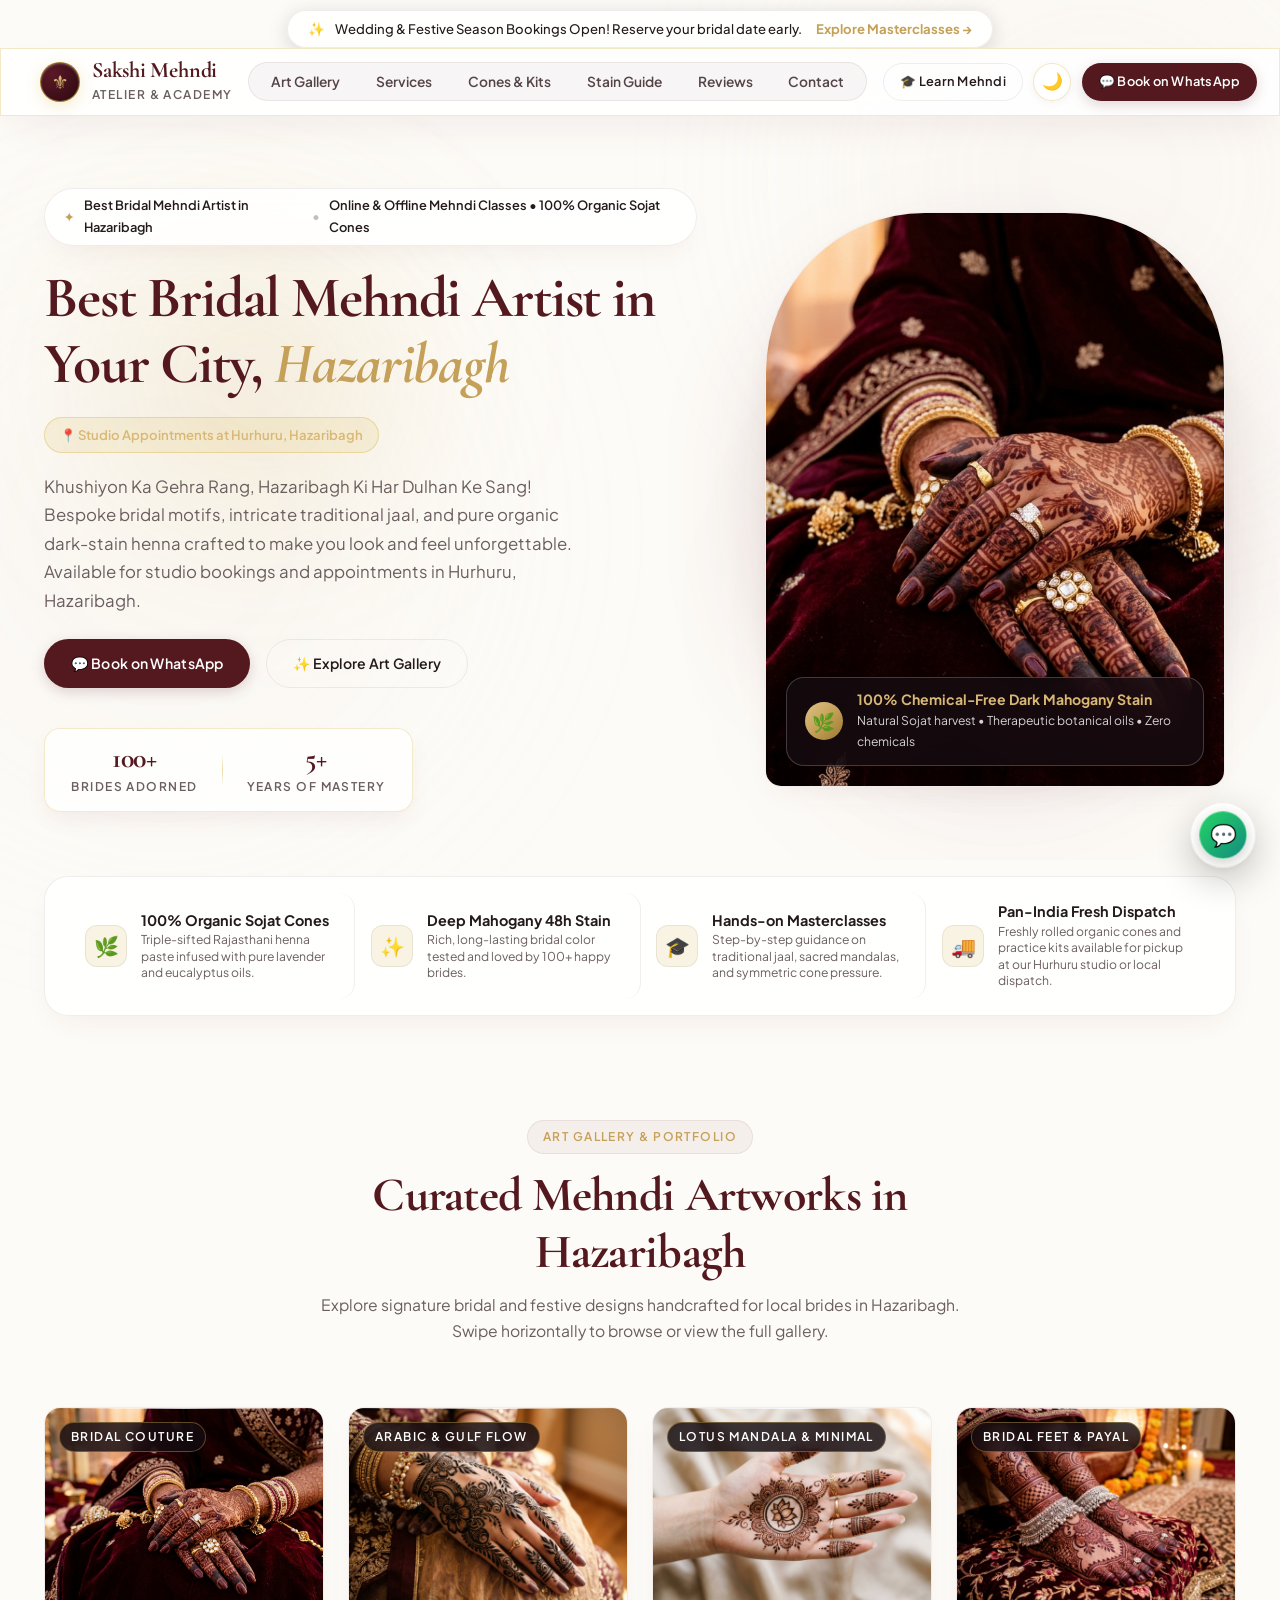
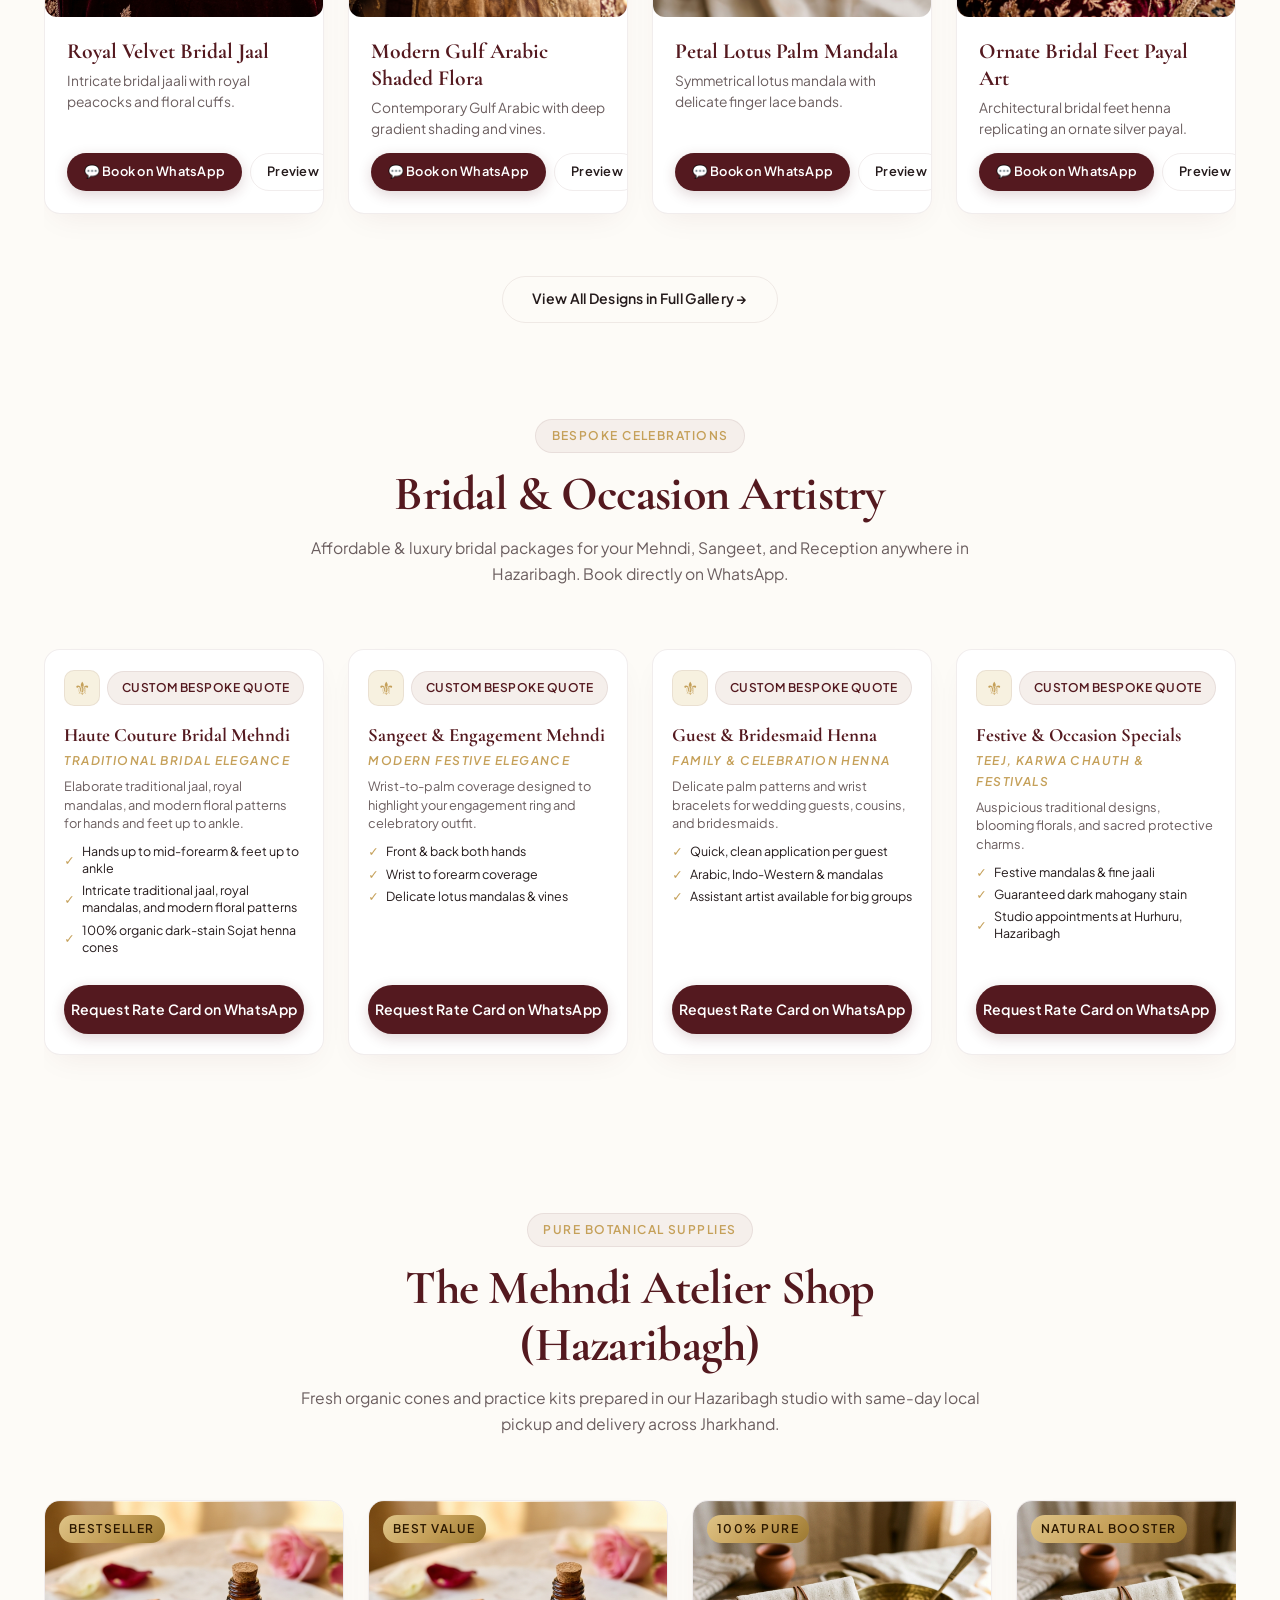
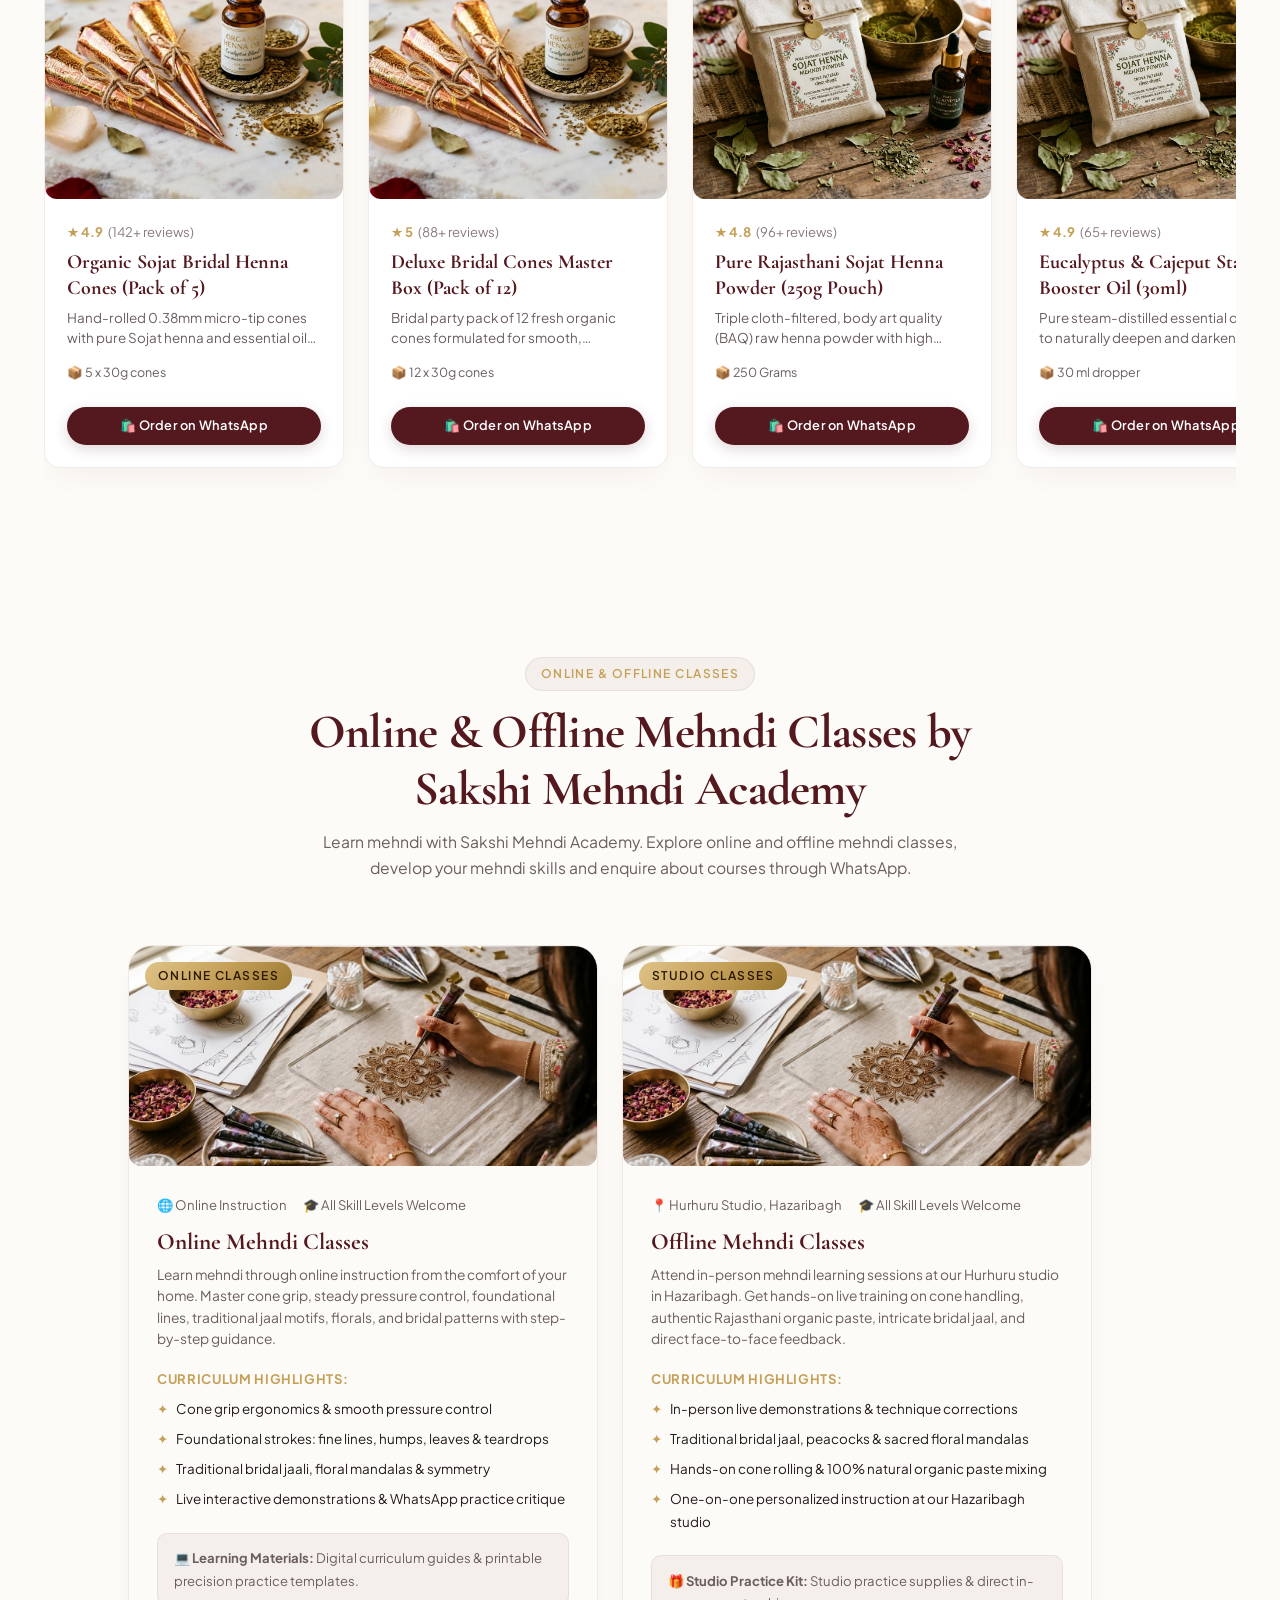
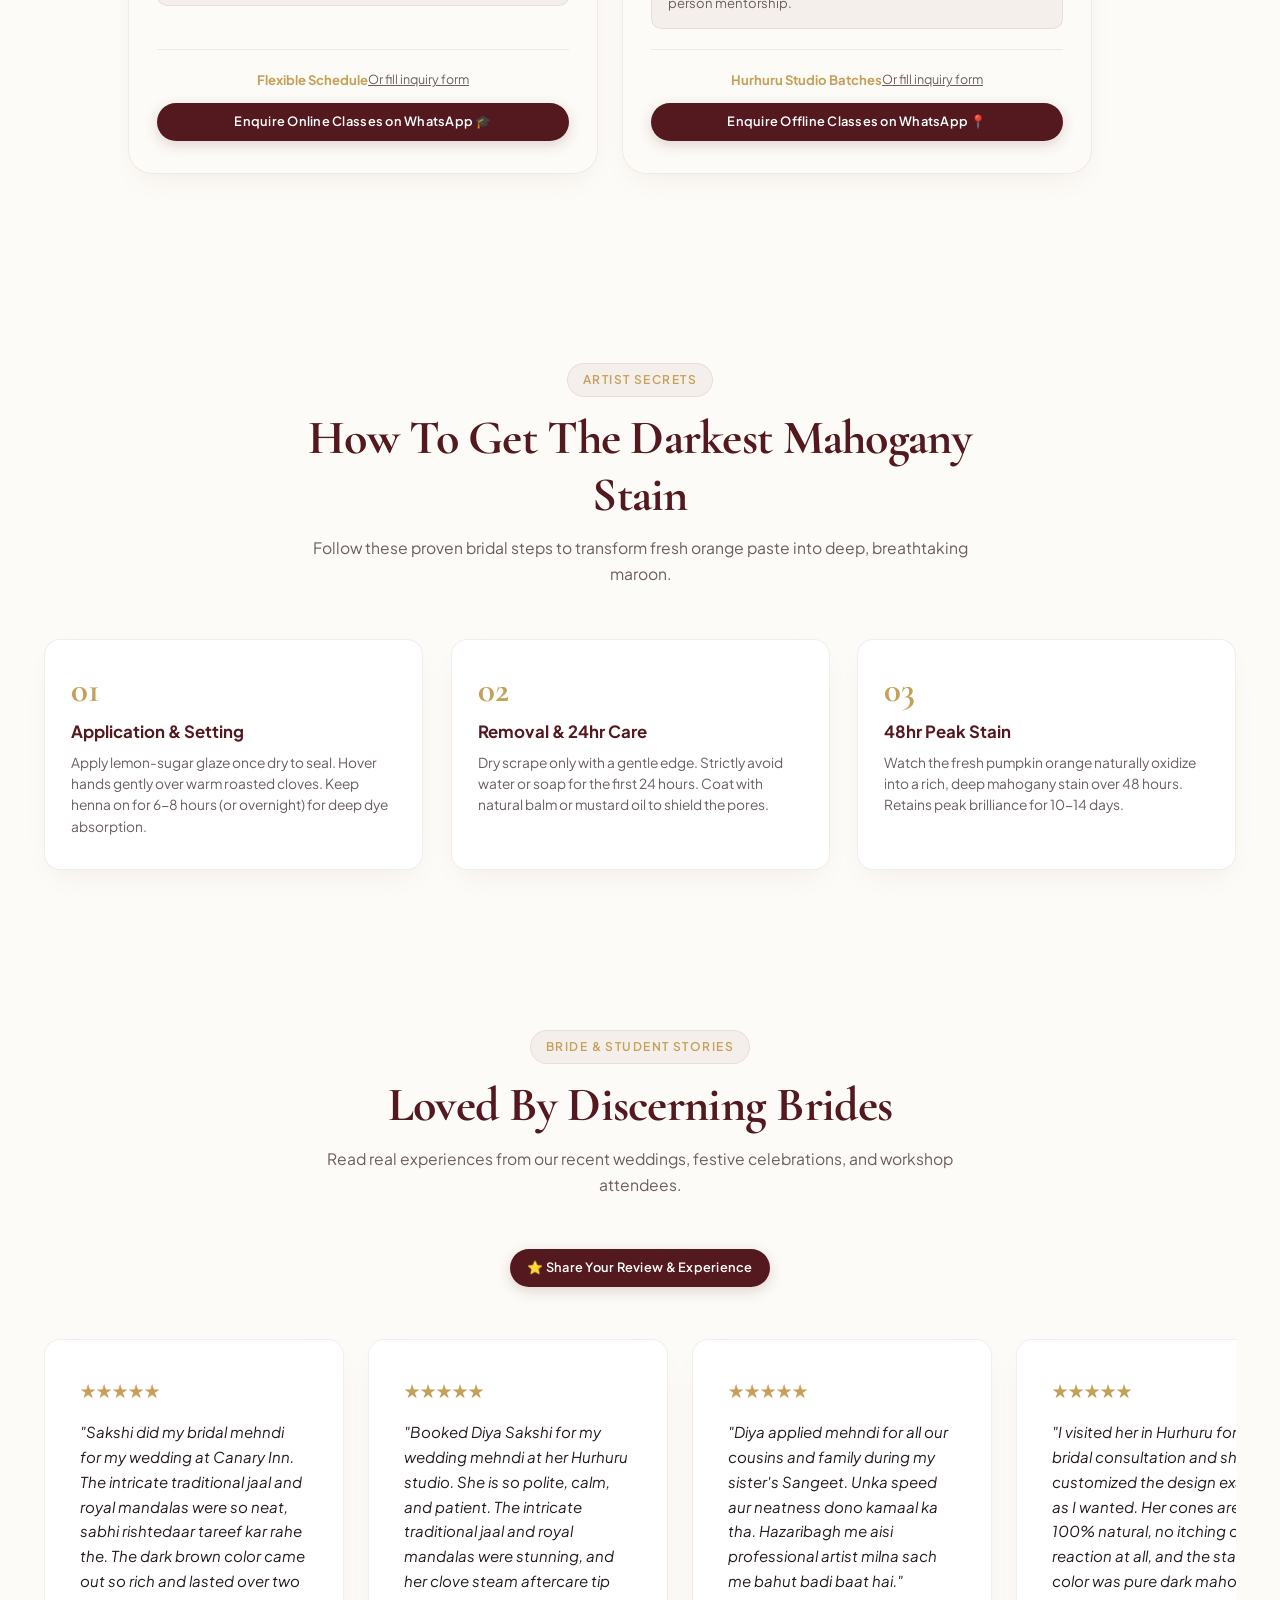
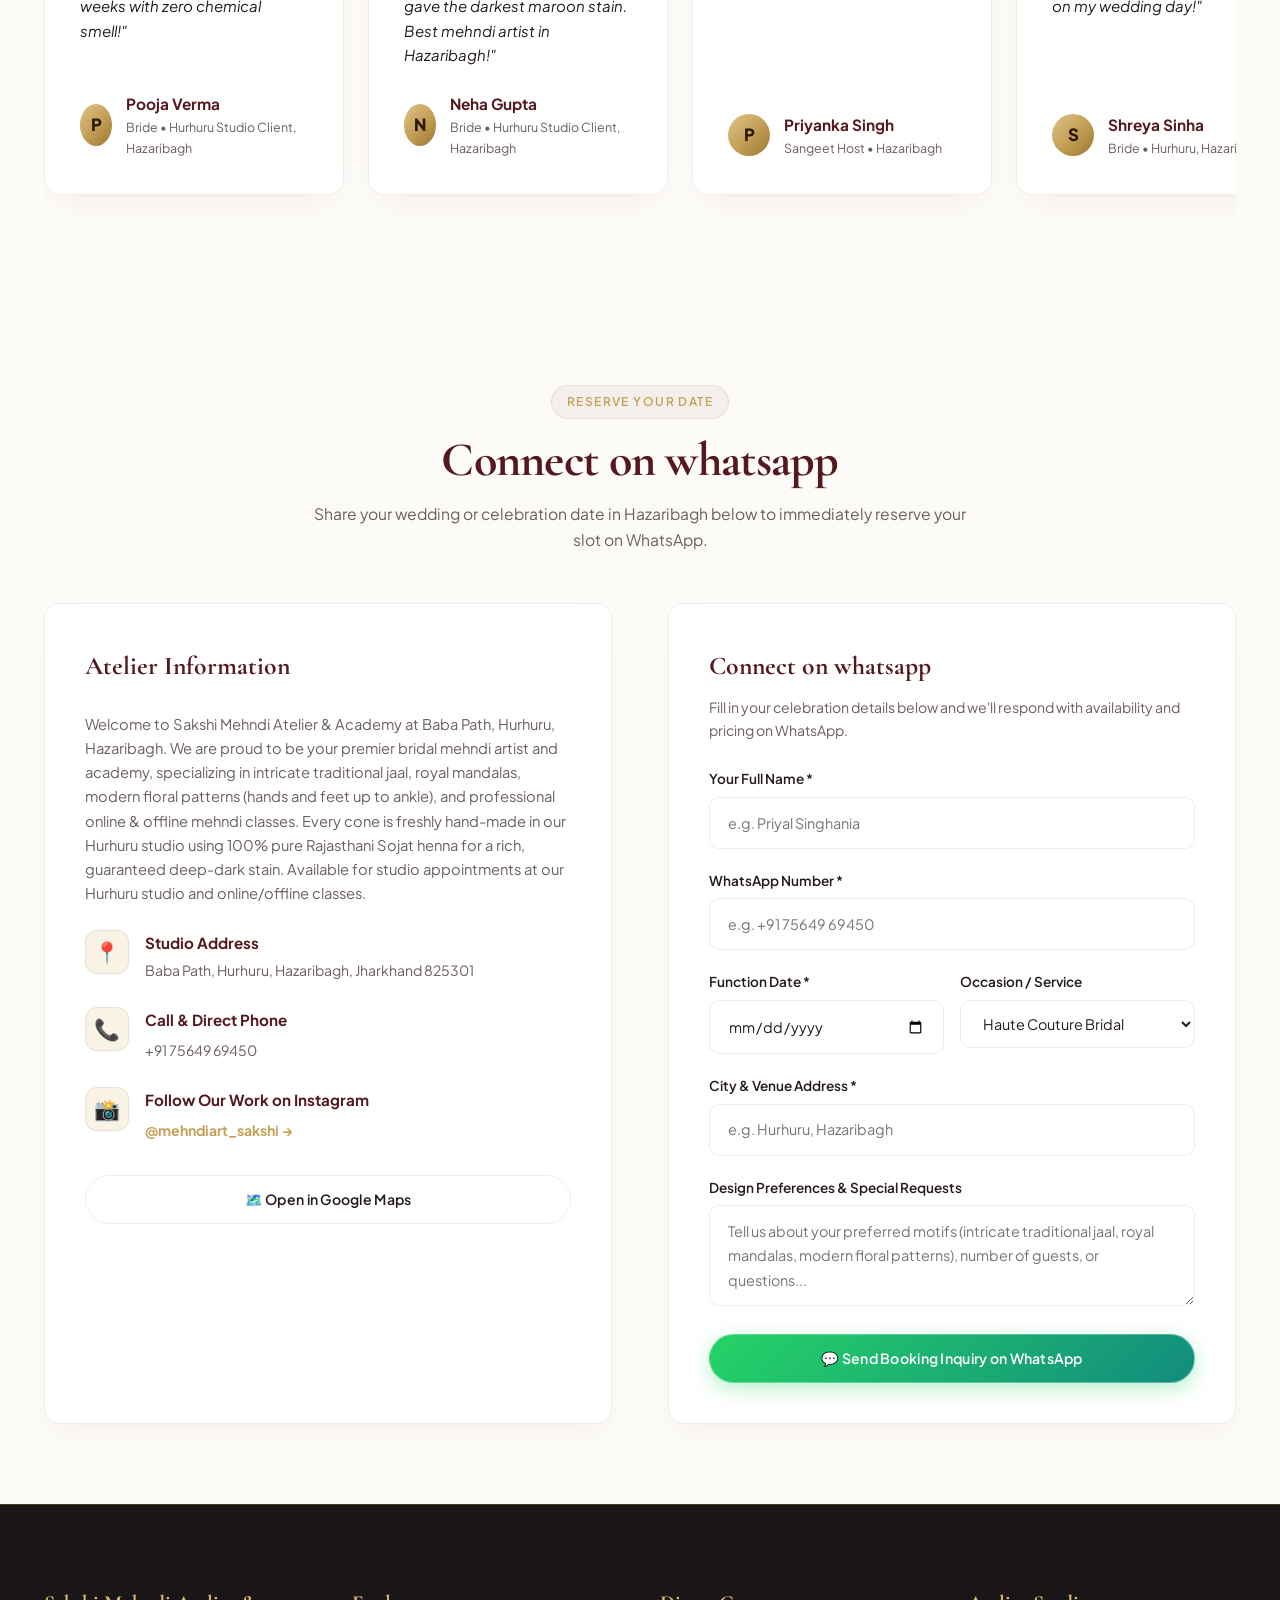
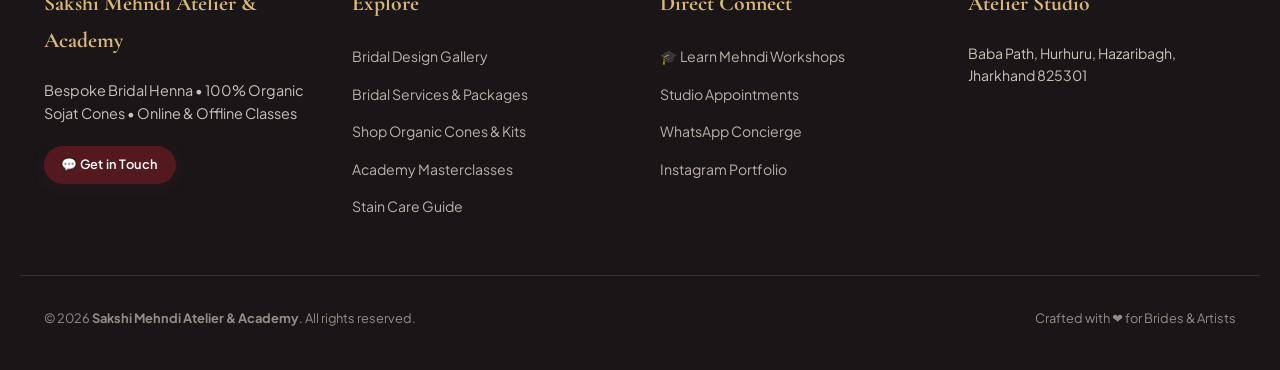
==== index.html @ 33da4d30 "fix: restore native browser momentum handoff for butter-smooth scrolling" ====
<!DOCTYPE html>
<html lang="en">
<head>
  <!-- Instant Device System Theme Initializer -->
  <script>
    (function() {
      try {
        var userSet = localStorage.getItem('mehndi_theme_user_set');
        var saved = userSet ? localStorage.getItem('mehndi_theme') : null;
        var prefersDark = window.matchMedia && window.matchMedia('(prefers-color-scheme: dark)').matches;
        var theme = saved || (prefersDark ? 'dark' : 'light');
        document.documentElement.setAttribute('data-theme', theme);
      } catch(e) {}
    })();
  </script>
  <meta charset="utf-8" />
  <meta name="viewport" content="width=device-width, initial-scale=1.0, maximum-scale=5.0" />
  
  <!-- Primary SEO Meta Tags for Google Search -->
  <title>Best Bridal Mehndi Artist &amp; Online &amp; Offline Mehndi Classes in Hazaribagh | Sakshi Mehndi Atelier &amp; Academy</title>
  <meta name="title" content="Best Bridal Mehndi Artist &amp; Online &amp; Offline Mehndi Classes in Hazaribagh | Sakshi Mehndi Atelier &amp; Academy" />
  <meta name="description" content="Learn mehndi with Sakshi Mehndi Academy. Explore online and offline mehndi classes, develop your mehndi skills, and book bespoke bridal mehndi in Hazaribagh through WhatsApp." />
  <meta name="keywords" content="Mehndi artist in Hazaribagh, Bridal mehndi artist in Hazaribagh, Mehndi designer in Hazaribagh, Wedding mehndi artist in Hazaribagh, Mehndi classes in Hazaribagh, Mehndi course in Hazaribagh, Online mehndi classes, Offline mehndi classes, Learn mehndi online, Professional mehndi training, Bridal mehndi training, organic henna cones" />
  <meta name="author" content="Sakshi Mehndi Atelier" />
  <meta name="robots" content="index, follow" />
  <link rel="canonical" href="https://mehndi-by-sakshi.netlify.app/" />

  <!-- Open Graph / Facebook / WhatsApp -->
  <meta property="og:type" content="business.business" />
  <meta property="og:url" content="https://mehndi-by-sakshi.netlify.app/" />
  <meta property="og:title" content="Best Bridal Mehndi Artist &amp; Online &amp; Offline Mehndi Classes in Hazaribagh | Sakshi Mehndi Atelier &amp; Academy" />
  <meta property="og:description" content="Learn mehndi with Sakshi Mehndi Academy. Explore online and offline mehndi classes, develop your mehndi skills, and book bespoke bridal mehndi in Hazaribagh through WhatsApp." />
  <meta property="og:image" content="assets/images/bridal_hero.jpg" />

  <!-- Twitter -->
  <meta property="twitter:card" content="summary_large_image" />
  <meta property="twitter:url" content="https://mehndi-by-sakshi.netlify.app/" />
  <meta property="twitter:title" content="Sakshi Mehndi Atelier &amp; Academy" />
  <meta property="twitter:description" content="Best bridal mehndi artist in Hazaribagh &amp; online/offline mehndi classes by Sakshi Mehndi Academy." />
  <meta name="twitter:creator" content="@mehndiart_sakshi" />
  <meta property="twitter:image" content="assets/images/bridal_hero.jpg" />

  <!-- Google Web Fonts: Cormorant Garamond, Cinzel & Plus Jakarta Sans -->
  <link rel="preconnect" href="https://fonts.googleapis.com" />
  <link rel="preconnect" href="https://fonts.gstatic.com" crossorigin />
  <link href="https://fonts.googleapis.com/css2?family=Cormorant+Garamond:ital,wght@0,500;0,600;0,700;1,500;1,600;1,700&family=Plus+Jakarta+Sans:wght@400;500;600;700&display=swap" rel="stylesheet" />

  <!-- Stylesheet -->
  <link rel="stylesheet" href="assets/css/style.css?v=3.8" />

  <!-- Schema.org JSON-LD Structured Data for Google Rich Snippets -->
  <script type="application/ld+json">
  {
    "@context": "https://schema.org",
    "@graph": [
      {
        "@type": "BeautySalon",
        "@id": "https://mehndi-by-sakshi.netlify.app/#business",
        "name": "Sakshi Mehndi Atelier & Academy",
        "url": "https://mehndi-by-sakshi.netlify.app/",
        "image": "assets/images/bridal_hero.jpg",
        "priceRange": "Enquiry",
        "telephone": "+91 75649 69450",
        "address": {
          "@type": "PostalAddress",
          "streetAddress": "Baba Path, Hurhuru",
          "addressLocality": "Hazaribagh",
          "addressRegion": "Jharkhand",
          "postalCode": "825301",
          "addressCountry": "IN"
        },
        "sameAs": [
          "https://www.instagram.com/mehndiart_sakshi/"
        ],
        "description": "Bespoke bridal mehndi artist, designer, and academy in Hazaribagh offering bridal couture henna, 100% organic Sojat henna cones, and online & offline mehndi classes."
      },
      {
        "@type": "Course",
        "@id": "https://mehndi-by-sakshi.netlify.app/#course-online",
        "name": "Online Mehndi Classes",
        "description": "Learn mehndi through online instruction with Sakshi Mehndi Academy. Explore online mehndi classes, develop your mehndi skills and enquire about courses through WhatsApp.",
        "provider": {
          "@type": "Organization",
          "name": "Sakshi Mehndi Academy",
          "sameAs": "https://mehndi-by-sakshi.netlify.app/"
        },
        "courseMode": "online"
      },
      {
        "@type": "Course",
        "@id": "https://mehndi-by-sakshi.netlify.app/#course-offline",
        "name": "Offline Mehndi Classes (Hurhuru Studio, Hazaribagh)",
        "description": "Attend in-person mehndi classes and hands-on bridal training at our Hurhuru studio in Hazaribagh with Sakshi Mehndi Academy.",
        "provider": {
          "@type": "Organization",
          "name": "Sakshi Mehndi Academy",
          "sameAs": "https://mehndi-by-sakshi.netlify.app/"
        },
        "courseMode": "onsite"
      }
    ]
  }
  </script>
</head>
<body>

  <!-- ==========================================================================
       VIBRANT AMBIENT GLASS GLOW ORBS (Provides refractive colors for glassmorphism)
       ========================================================================== -->
  <div class="ambient-glass-glow" aria-hidden="true">
    <div class="glass-glow-orb glow-rose-1"></div>
    <div class="glass-glow-orb glow-gold-1"></div>
    <div class="glass-glow-orb glow-blush-2"></div>
    <div class="glass-glow-orb glow-amber-4"></div>
  </div>

  <!-- ==========================================================================
       TOP ANNOUNCEMENT BAR (Smooth Running Ticker on Mobile)
       ========================================================================== -->
  <aside class="announcement-bar" role="complementary" aria-label="Announcement">
    <div class="announcement-inner">
      <div class="announcement-ticker-track">
        <span class="announcement-ticker-item">
          <span class="sparkle-icon">✨</span>
          <span class="announcement-text-content" id="announcement-text">Wedding &amp; Festive Season Bookings Open! Reserve your bridal date early.</span>
          <a href="#academy" class="announcement-link">Explore Masterclasses &rarr;</a>
        </span>
        <span class="announcement-ticker-item announcement-dup" aria-hidden="true">
          <span class="sparkle-icon">✨</span>
          <span class="announcement-text-content-dup">Wedding &amp; Festive Season Bookings Open! Reserve your bridal date early.</span>
          <a href="#academy" class="announcement-link">Explore Masterclasses &rarr;</a>
        </span>
      </div>
    </div>
  </aside>

  <!-- ==========================================================================
       2026 FLOATING CAPSULE HEADER WITH BLURRED GLASS & THEME TOGGLE
       ========================================================================== -->
  <header class="site-header" id="site-header">
    <div class="container header-inner">
      <!-- Atelier Brand -->
      <a href="#home" class="brand" aria-label="Sakshi Mehndi Homepage">
        <div class="brand-icon">⚜</div>
        <div class="brand-info">
          <span class="brand-title brand-dynamic-name">Sakshi Mehndi</span>
          <span class="brand-subtitle">Atelier &amp; Academy</span>
        </div>
      </a>

      <!-- Desktop Navigation Menu -->
      <nav class="main-nav" aria-label="Main Navigation">
        <a href="gallery.html" class="nav-link">Art Gallery</a>
        <a href="#services" class="nav-link">Services</a>
        <a href="#shop" class="nav-link">Cones &amp; Kits</a>
        <a href="#aftercare" class="nav-link">Stain Guide</a>
        <a href="#reviews" class="nav-link">Reviews</a>
        <a href="#contact" class="nav-link">Contact</a>
      </nav>

      <!-- Action Buttons -->
      <div class="header-actions">
        <!-- Learn Option at Top (Desktop) -->
        <a href="#academy" class="btn btn-outline btn-sm header-learn-btn" title="Learn Mehndi - Workshops & Classes">
          <span>🎓 Learn Mehndi</span>
        </a>

        <!-- Dark / Light Mode Switcher -->
        <button class="theme-toggle-btn" aria-label="Toggle Dark/Light Theme" title="Switch Theme">
          🌙
        </button>

        <!-- Header Enquiry Button -->
        <a href="#contact" class="btn btn-gold btn-sm header-enquire-btn">
          <span>💬 Book on WhatsApp</span>
        </a>

        <!-- Mobile Menu Hamburger -->
        <button class="mobile-menu-btn" id="mobile-menu-open" aria-label="Open Mobile Menu">
          <span>☰</span>
        </button>
      </div>
    </div>
  </header>

  <!-- ==========================================================================
       MOBILE NAVIGATION DRAWER
       ========================================================================== -->
  <div class="mobile-drawer" id="mobile-drawer" role="dialog" aria-modal="true">
    <div class="mobile-drawer-content">
      <div class="mobile-drawer-header">
        <span class="brand-title brand-dynamic-name">Sakshi Mehndi</span>
        <div style="display:flex; gap:0.5rem; align-items:center;">
          <button class="theme-toggle-btn" aria-label="Toggle Theme">🌙</button>
          <button id="mobile-menu-close" style="font-size: 1.6rem; color: var(--theme-primary); background:none; border:none; cursor:pointer;">✕</button>
        </div>
      </div>

      <nav class="mobile-nav-links">
        <a href="#academy" class="mobile-learn-highlight" onclick="document.getElementById('mobile-drawer').classList.remove('open');">🎓 Learn Mehndi (Masterclasses)</a>
        <a href="#gallery" onclick="document.getElementById('mobile-drawer').classList.remove('open');">🎨 Art Gallery</a>
        <a href="#services" onclick="document.getElementById('mobile-drawer').classList.remove('open');">💍 Services</a>
        <a href="#shop" onclick="document.getElementById('mobile-drawer').classList.remove('open');">🛍️ Cones &amp; Kits</a>
        <a href="#aftercare" onclick="document.getElementById('mobile-drawer').classList.remove('open');">🌿 Stain Guide</a>
        <a href="#reviews" onclick="document.getElementById('mobile-drawer').classList.remove('open');">⭐ Client Reviews</a>
        <a href="#contact" onclick="document.getElementById('mobile-drawer').classList.remove('open');">📍 Contact Studio</a>
      </nav>

      <div class="mobile-drawer-footer">
        <a href="#contact" class="btn btn-gold" style="width:100%; text-align:center;" onclick="document.getElementById('mobile-drawer').classList.remove('open');">
          💬 Book on WhatsApp
        </a>
      </div>
    </div>
  </div>

  <main>
    <!-- ==========================================================================
         HERO SECTION (2026 Liquid Glass & High-Fashion Minimalist Layout)
         ========================================================================== -->
    <section class="hero-section" id="home">
      <div class="hero-ambient-orb orb-1"></div>
      <div class="hero-ambient-orb orb-2"></div>
      <div class="container hero-grid">
        <!-- Content -->
        <div class="hero-content">
          <div class="hero-pill-badge glass-panel">
            <span class="pill-sparkle">✦</span>
            <span id="hero-tag-1">Best Bridal Mehndi Artist in Hazaribagh</span>
            <span class="pill-dot">•</span>
            <span id="hero-tag-2">100% Pure Organic Sojat Cones</span>
          </div>

          <h1 class="hero-headline" id="hero-headline-title">
            Best Bridal Mehndi Artist in Your City, <span class="text-gold">Hazaribagh</span>
          </h1>

          <div style="display: inline-flex; align-items: center; gap: 0.5rem; background: rgba(212, 175, 55, 0.12); border: 1px solid rgba(212, 175, 55, 0.35); padding: 0.35rem 0.95rem; border-radius: 9999px; font-size: 0.82rem; font-weight: 600; color: var(--theme-gold-light); width: fit-content;">
            <span>📍 Studio Appointments at Hurhuru, Hazaribagh</span>
          </div>

          <p class="hero-lead" id="hero-lead-text">
            Khushiyon Ka Gehra Rang, Hazaribagh Ki Har Dulhan Ke Sang! Bespoke bridal motifs, intricate traditional jaal, and pure organic dark-stain henna crafted to make you look and feel unforgettable. Available for studio bookings and appointments in Hurhuru, Hazaribagh.
          </p>

          <div class="hero-ctas">
            <a href="https://wa.me/917564969450" class="btn btn-gold btn-hero-primary" id="hero-whatsapp-btn" target="_blank" rel="noopener">
              <span>💬 Book on WhatsApp</span>
            </a>
            <a href="#gallery" class="btn btn-glass btn-hero-secondary">
              <span>✨ Explore Art Gallery</span>
            </a>
          </div>

          <!-- Trust Numbers in sleek unified glass capsule dock -->
          <div class="hero-stats-dock glass-panel">
            <div class="stat-item">
              <span class="stat-num" id="stat-brides">100+</span>
              <span class="stat-label">Brides Adorned</span>
            </div>
            <div class="stat-sep"></div>
            <div class="stat-item">
              <span class="stat-num" id="stat-years">5+</span>
              <span class="stat-label">Years of Mastery</span>
            </div>
          </div>
        </div>

        <!-- Media Visual Showcase with 2026 curved glass styling -->
        <div class="hero-media-wrapper">
          <div class="hero-backdrop-glow"></div>
          <div class="hero-main-card glass-panel">
            <img src="assets/images/bridal_hero.jpg" alt="Bridal Mehndi Art on Bride Hands with Gold Jewelry" id="hero-showcase-img" decoding="async" fetchpriority="high" />
            <div class="hero-floating-badge glass-panel">
              <div class="badge-icon">🌿</div>
              <div class="badge-info">
                <h4 id="hero-badge-title">Pure Organic Henna Guaranteed</h4>
                <p id="hero-badge-text">Natural Sojat harvest • Therapeutic essential oils • Zero chemicals</p>
              </div>
            </div>
          </div>
        </div>
      </div>
    </section>

    

    <!-- ==========================================================================
         TRUST PILLARS BANNER (Unified 2026 Glass Ribbon)
         ========================================================================== -->
    <section class="trust-strip">
      <div class="container">
        <div class="trust-grid glass-panel" id="trust-grid">
          <!-- Rendered dynamically by app.js -->
        </div>
      </div>
    </section>

    <!-- ==========================================================================
         MEHNDI ART GALLERY PREVIEW (SIGNATURE SPOTLIGHT)
         ========================================================================== -->
    <section class="gallery-section" id="gallery">
      <div class="container">
        <header class="section-header">
          <span class="section-tag" id="gallery-tag">Curated Spotlight</span>
          <h2 class="section-title" id="gallery-title">Signature Mehndi Artworks</h2>
          <p class="section-subtitle" id="gallery-subtitle">A preview of our bespoke bridal motifs, Arabic flow, and delicate mandalas. Explore our complete portfolio in the dedicated Art Gallery.</p>
        </header>

        <!-- Preview Gallery Grid (4 Curated Spotlight Artworks) -->
        <div class="gallery-grid" id="gallery-preview-grid">
          <!-- Populated dynamically with preview items -->
        </div>

        <!-- View All Artworks Action -->
        <div style="text-align: center; margin-top: 2rem;">
          <a href="gallery.html" class="btn btn-outline" style="border-radius: var(--radius-full); padding: 0.65rem 1.85rem; font-weight: 600;">
            <span>View All Designs in Full Gallery &rarr;</span>
          </a>
        </div>
      </div>
    </section>

    <!-- ==========================================================================
         SERVICES SECTION (BRIDAL & OCCASION BOOKINGS)
         ========================================================================== -->
    <section class="services-section" id="services">
      <div class="container">
        <header class="section-header">
          <span class="section-tag" id="services-tag">Bespoke Experience</span>
          <h2 class="section-title" id="services-title">Artistry Services &amp; Packages</h2>
          <p class="section-subtitle" id="services-subtitle">Each appointment is personalized to complement your wedding trousseau, theme, and love story.</p>
        </header>

        <div class="services-grid" id="services-grid">
          <!-- Dynamically populated from data.js -->
        </div>
      </div>
    </section>

    <!-- ==========================================================================
         SELL MEHNDI ITEMS - SHOP SECTION
         ========================================================================== -->
    <section class="shop-section" id="shop">
      <div class="container">
        <header class="section-header">
          <span class="section-tag" id="shop-tag">Pure Botanical Supplies</span>
          <h2 class="section-title" id="shop-title">The Mehndi Atelier Shop</h2>
          <p class="section-subtitle" id="shop-subtitle">Freshly blended organic bridal cones, triple-filtered Rajasthani powder, essential booster oils, and acrylic practice tools.</p>
        </header>

        <div class="shop-grid" id="shop-grid">
          <!-- Dynamically populated from data.js -->
        </div>
      </div>
    </section>

    <!-- ==========================================================================
         DEDICATED TEACH & ACADEMY SECTION (LEARN MEHNDI)
         ========================================================================== -->
    <section class="academy-section" id="academy">
      <div class="container">
        <header class="section-header">
          <span class="section-tag" id="academy-tag">Online &amp; Offline Classes</span>
          <h2 class="section-title" id="academy-title">
            <a href="#contact" onclick="scrollToContactForm('Online Mehndi Classes'); return false;" class="masterclass-title-link" style="color: inherit; text-decoration: none; cursor: pointer;">Online &amp; Offline Mehndi Classes by Sakshi Mehndi Academy</a>
          </h2>
          <p class="section-subtitle" id="academy-subtitle">Learn mehndi with Sakshi Mehndi Academy. Explore online and offline mehndi classes, develop your mehndi skills and enquire about courses through WhatsApp.</p>
        </header>

        <div class="courses-grid" id="courses-grid">
          <!-- Dynamically populated from data.js -->
        </div>
      </div>
    </section>

    <!-- ==========================================================================
         STAIN SCIENCE & 48-HOUR AFTERCARE GUIDE
         ========================================================================== -->
    <section class="aftercare-section" id="aftercare">
      <div class="container">
        <header class="section-header">
          <span class="section-tag" id="aftercare-tag">Artist Secrets</span>
          <h2 class="section-title" id="aftercare-title">How To Get The Darkest Mahogany Stain</h2>
          <p class="section-subtitle" id="aftercare-subtitle">Follow these proven bridal steps to transform fresh orange paste into deep, breathtaking maroon.</p>
        </header>

        <div class="aftercare-grid" id="aftercare-grid">
          <!-- Rendered dynamically -->
        </div>
      </div>
    </section>

    <!-- ==========================================================================
         CLIENT REVIEWS & CUSTOMER REVIEW SUBMISSION FEATURE
         ========================================================================== -->
    <section class="reviews-section" id="reviews">
      <div class="container">
        <header class="section-header">
          <span class="section-tag" id="reviews-tag">Bride &amp; Student Stories</span>
          <h2 class="section-title" id="reviews-title">Loved By Discerning Clients</h2>
          <p class="section-subtitle" id="reviews-subtitle">Read real verified experiences from recent weddings, sangeet parties, and academy graduates.</p>
        </header>

        <!-- Customer Review Action Trigger -->
        <div class="reviews-header-actions">
          <button class="btn btn-gold btn-sm" id="open-review-modal-btn">
            <span>⭐ Share Your Review &amp; Experience</span>
          </button>
        </div>

        <div class="reviews-grid" id="reviews-grid">
          <!-- Dynamically populated from data.js -->
        </div>
      </div>
    </section>

    <!-- ==========================================================================
         STUDIO LOCATION & BRIDAL INQUIRY FORM
         ========================================================================== -->
    <section class="contact-section" id="contact">
      <div class="container">
        <header class="section-header">
          <span class="section-tag" id="contact-tag">Reserve Your Date</span>
          <h2 class="section-title" id="contact-title">Connect on whatsapp</h2>
          <p class="section-subtitle" id="contact-subtitle">Plan ahead to secure your wedding or festive appointment slot.</p>
        </header>

        <div class="contact-grid">
          <!-- Contact Details Card -->
          <div class="contact-info-card glass-card">
            <h3 style="font-family: var(--font-serif); font-size: 1.6rem; color: var(--theme-primary);">Atelier Information</h3>
            <p style="font-size: 0.92rem; color: var(--theme-text-muted); line-height: 1.65;" id="about-bio-text">
              <!-- Dynamically populated -->
            </p>

            <div class="contact-item">
              <div class="contact-icon">📍</div>
              <div class="contact-details">
                <h4>Studio Address</h4>
                <p class="brand-dynamic-address">Baba Path, Hurhuru, Hazaribagh, Jharkhand 825301</p>
              </div>
            </div>

            <div class="contact-item">
              <div class="contact-icon">📞</div>
              <div class="contact-details">
                <h4>Call &amp; Direct Phone</h4>
                <a href="tel:+917564969450" class="brand-dynamic-phone">+91 75649 69450</a>
              </div>
            </div>

            <div class="contact-item">
              <div class="contact-icon">📸</div>
              <div class="contact-details">
                <h4>Follow Our Work on Instagram</h4>
                <a href="https://www.instagram.com/mehndiart_sakshi/" target="_blank" rel="noopener" class="dynamic-instagram-link" style="color: var(--theme-gold); font-weight: 700;">
                  <span class="ig-handle-text">@mehndiart_sakshi</span> &rarr;
                </a>
              </div>
            </div>

            <a href="https://maps.google.com/?q=Bridal+Mehndi+Artist" target="_blank" rel="noopener" class="btn btn-outline dynamic-map-link" style="margin-top: 0.5rem;">
              <span>🗺️ Open in Google Maps</span>
            </a>
          </div>

          <!-- Bridal Inquiry / Booking Form -->
          <div class="inquiry-form-card glass-card">
            <h3 style="font-family: var(--font-serif); font-size: 1.6rem; color: var(--theme-primary); margin-bottom: 0.5rem;">
              Connect on whatsapp
            </h3>
            <p style="font-size: 0.88rem; color: var(--theme-text-muted); margin-bottom: 1.5rem;">
              Fill in your celebration details below and we'll respond with availability and pricing on WhatsApp.
            </p>

            <form onsubmit="handleBridalInquirySubmit(event)">
              <div class="form-group">
                <label class="form-label" for="inquiry-name">Your Full Name *</label>
                <input type="text" id="inquiry-name" class="form-input" placeholder="e.g. Priyal Singhania" required />
              </div>

              <div class="form-group">
                <label class="form-label" for="inquiry-phone">WhatsApp Number *</label>
                <input type="tel" id="inquiry-phone" class="form-input" placeholder="e.g. +91 75649 69450" required />
              </div>

              <div style="display: grid; grid-template-columns: 1fr 1fr; gap: 1rem;">
                <div class="form-group">
                  <label class="form-label" for="inquiry-date">Function Date *</label>
                  <input type="date" id="inquiry-date" class="form-input" required />
                </div>
                <div class="form-group">
                  <label class="form-label" for="inquiry-event">Occasion / Service</label>
                  <select id="inquiry-event" class="form-select">
                    <option value="Haute Couture Bridal">Haute Couture Bridal</option>
                    <option value="Engagement & Sangeet">Engagement &amp; Sangeet</option>
                    <option value="Guest & Bridesmaids Party">Guest &amp; Bridesmaids</option>
                    <option value="Festive Special (Karwa Chauth/Eid)">Festive Special</option>
                    <option value="Online Mehndi Classes">Online Mehndi Classes</option>
                    <option value="Offline Mehndi Classes (Hurhuru Studio)">Offline Mehndi Classes (Hurhuru Studio)</option>
                  </select>
                </div>
              </div>

              <div class="form-group">
                <label class="form-label" for="inquiry-city">City &amp; Venue Address *</label>
                <input type="text" id="inquiry-city" class="form-input" placeholder="e.g. Hurhuru, Hazaribagh" required />
              </div>

              <div class="form-group">
                <label class="form-label" for="inquiry-notes">Design Preferences &amp; Special Requests</label>
                <textarea id="inquiry-notes" class="form-textarea" rows="3" placeholder="Tell us about your preferred motifs (intricate traditional jaal, royal mandalas, modern floral patterns), number of guests, or questions..."></textarea>
              </div>

              <button type="submit" class="btn btn-whatsapp" style="width: 100%; margin-top: 0.5rem;">
                <span>💬 Send Booking Inquiry on WhatsApp</span>
              </button>
            </form>
          </div>
        </div>
      </div>
    </section>
  </main>

  <!-- ==========================================================================
       FOOTER
       ========================================================================== -->
  <footer class="site-footer">
    <div class="container footer-grid">
      <div class="footer-col">
        <h4 class="brand-dynamic-name">Sakshi Mehndi</h4>
        <p style="font-size: 0.9rem; line-height: 1.65; color: rgba(247, 237, 225, 0.8);" class="brand-dynamic-tagline">
          Haute Couture Bridal Henna • 100% Organic Sojat Cones • Professional Masterclasses
        </p>
        <div style="margin-top: 1.25rem;">
          <a href="#contact" class="btn btn-gold btn-sm">💬 Get in Touch</a>
        </div>
      </div>

      <div class="footer-col">
        <h4>Explore</h4>
        <ul class="footer-links">
          <li><a href="#gallery">Bridal Design Gallery</a></li>
          <li><a href="#services">Bridal Services &amp; Packages</a></li>
          <li><a href="#shop">Shop Organic Cones &amp; Kits</a></li>
          <li><a href="#academy">Academy Masterclasses</a></li>
          <li><a href="#aftercare">Stain Care Guide</a></li>
        </ul>
      </div>

      <div class="footer-col">
        <h4>Direct Connect</h4>
        <ul class="footer-links">
          <li><a href="#academy">🎓 Learn Mehndi Workshops</a></li>
          <li><a href="#contact">Studio Appointments</a></li>
          <li><a href="https://wa.me/917564969450" target="_blank" rel="noopener">WhatsApp Concierge</a></li>
          <li><a href="https://www.instagram.com/mehndiart_sakshi/" target="_blank" rel="noopener" class="dynamic-instagram-link">Instagram Portfolio</a></li>
        </ul>
      </div>

      <div class="footer-col">
        <h4>Atelier Studio</h4>
        <p style="font-size: 0.88rem; color: rgba(247, 237, 225, 0.8); line-height: 1.6;" class="brand-dynamic-address">
          Baba Path, Hurhuru, Hazaribagh, Jharkhand 825301
        </p>
      </div>
    </div>

    <div class="container footer-bottom">
      <span>&copy; <span id="current-year">2026</span> <strong class="brand-dynamic-name">Sakshi Mehndi Atelier</strong>. All rights reserved. </span>
      <span>Crafted with ❤️ for Brides &amp; Artists</span>
    </div>
  </footer>

  <!-- ==========================================================================
       FLOATING ACTION BUTTONS (CLEAN PUBLIC VIEW - ONLY WHATSAPP)
       ========================================================================== -->
  <div class="floating-actions">
    <a href="https://wa.me/917564969450" class="float-btn float-whatsapp" id="floating-whatsapp-btn" target="_blank" rel="noopener" aria-label="Chat on WhatsApp" title="Chat on WhatsApp">
      💬
    </a>
  </div>

  <!-- Cart drawer stubs (kept for JS compatibility) -->
  <div id="cart-drawer-overlay" style="display:none;"></div>
  <aside id="cart-drawer" style="display:none;">
    <div id="cart-items-list"></div>
    <span id="cart-subtotal"></span>
    <button id="cart-checkout-btn"></button>
    <span class="cart-count-badge" style="display:none;"></span>
  </aside>

  <!-- ==========================================================================
       IMAGE LIGHTBOX MODAL
       ========================================================================== -->
  <div class="lightbox-modal" id="lightbox-modal" role="dialog" aria-modal="true">
    <div class="lightbox-content">
      <button onclick="closeLightbox()" style="position: absolute; top: 1rem; right: 1rem; z-index: 10; color: #fff; font-size: 1.8rem; background: rgba(0,0,0,0.5); width: 40px; height: 40px; border-radius: 50%;">✕</button>
      <img src="" id="lightbox-img" alt="Mehndi Artwork Large Preview" />
      <div class="lightbox-details">
        <div>
          <h3 id="lightbox-title" style="font-family: var(--font-serif); font-size: 1.35rem; color: var(--theme-gold-light);">Artwork</h3>
          <p id="lightbox-desc" style="font-size: 0.88rem; color: rgba(255,255,255,0.85); margin-top: 0.25rem;">Artwork description</p>
        </div>
        <button class="btn btn-whatsapp btn-sm" onclick="bookCurrentLightboxArt()">
          <span>💬 Book This Design</span>
        </button>
      </div>
    </div>
  </div>

  <!-- ==========================================================================
       CUSTOMER REVIEW SUBMISSION MODAL
       ========================================================================== -->
  <div class="review-modal-overlay" id="review-modal-overlay">
    <div class="review-modal">
      <div style="display: flex; align-items: center; justify-content: space-between; margin-bottom: 1rem;">
        <h3 style="font-family: var(--font-serif); font-size: 1.6rem; color: var(--theme-primary);">Write a Review</h3>
        <button id="close-review-modal-btn" style="font-size: 1.4rem; color: var(--theme-text-main);">✕</button>
      </div>
      <p style="font-size: 0.85rem; color: var(--theme-text-muted); margin-bottom: 1rem;">
        Share your experience with our bridal mehndi, organic cones, or academy masterclasses!
      </p>

      <form onsubmit="handleCustomerReviewSubmit(event)">
        <div class="form-group">
          <label class="form-label">Your Rating</label>
          <div class="star-rating-picker" id="review-stars-select">
            <span data-rating="1" class="active">★</span>
            <span data-rating="2" class="active">★</span>
            <span data-rating="3" class="active">★</span>
            <span data-rating="4" class="active">★</span>
            <span data-rating="5" class="active">★</span>
          </div>
        </div>

        <div style="display: grid; grid-template-columns: 1fr 1fr; gap: 1rem;">
          <div class="form-group">
            <label class="form-label" for="review-user-name">Your Name *</label>
            <input type="text" id="review-user-name" class="form-input" placeholder="e.g. Sanya Mehra" required />
          </div>
          <div class="form-group">
            <label class="form-label" for="review-user-city">City</label>
            <input type="text" id="review-user-city" class="form-input" placeholder="e.g. Delhi / Mumbai" />
          </div>
        </div>

        <div class="form-group">
          <label class="form-label" for="review-user-role">Service / Occasion</label>
          <select id="review-user-role" class="form-select">
            <option value="Bride">Bride</option>
            <option value="Sangeet & Party Guest">Sangeet &amp; Party Guest</option>
            <option value="Cones & Items Buyer">Cones &amp; Items Buyer</option>
            <option value="Academy Student">Academy Student</option>
            <option value="Festive Client">Festive Client</option>
          </select>
        </div>

        <div class="form-group">
          <label class="form-label" for="review-user-comment">Your Review *</label>
          <textarea id="review-user-comment" class="form-textarea" rows="4" placeholder="Tell us about the stain darkness, design precision, scent, or teacher experience..." required></textarea>
        </div>

        <button type="submit" class="btn btn-gold" style="width: 100%; margin-top: 0.5rem;">
          <span>Submit Review ⭐</span>
        </button>
      </form>
    </div>
  </div>

  <!-- ==========================================================================
       WEBSITE OWNER CUSTOMIZATION PORTAL (ADMIN DASHBOARD MODAL)
       ========================================================================== -->
  <div class="admin-modal-overlay" id="admin-modal-overlay">
        <!-- PIN Verification Dialog -->
    <div class="pin-dialog" id="admin-pin-view" style="display: none;">
      <div class="pin-dialog-emblem">👑</div>
      <h3 class="pin-dialog-title">Owner Atelier Portal</h3>
      <p class="pin-dialog-desc">
        Enter your owner passcode to manage live artworks, contacts, bridal bookings, and academy courses.
      </p>
      <div class="pin-input-group">
        <input type="password" id="admin-pin-input" class="form-input pin-input" maxlength="8" placeholder="••••••" onkeydown="if(event.key==='Enter') AdminPortal.verifyPin()" />
        <button id="admin-pin-submit-btn" class="btn btn-primary pin-submit-btn" onclick="AdminPortal.verifyPin()">Login</button>
      </div>
      <div id="admin-pin-status" style="min-height: 1.3rem; font-size: 0.82rem; margin-bottom: 0.85rem; font-weight: 500;"></div>
      <button class="btn btn-outline btn-sm pin-cancel-btn" onclick="AdminPortal.close()">Cancel</button>
    </div>

    <!-- Main Full Customization Dashboard -->
    <div class="admin-modal" id="admin-dashboard-view" style="display: none;">
      <!-- Luxury Unified Header -->
      <div class="admin-header">
        <div class="admin-brand-lockup">
          <div class="admin-emblem-badge">
            <span class="admin-emblem-icon">👑</span>
          </div>
          <div class="admin-title-group">
            <div class="admin-title-row">
              <h3 class="admin-main-title">Sakshi Mehndi Atelier</h3>
              <span class="admin-live-badge">
                <span class="admin-pulse-dot"></span> Live Cloud Sync
              </span>
            </div>
            <p class="admin-sub-title">Master Atelier Suite • Real-time Worldwide Publishing</p>
          </div>
        </div>

        <div class="admin-header-actions">
          <div class="admin-quick-jump-box">
            <span class="admin-quick-jump-icon">⚡</span>
            <select id="admin-quick-select" class="admin-modern-select" onchange="AdminPortal.switchTab(this.value)">
              <option value="profile">🏢 Brand &amp; Contacts</option>
              <option value="gallery">🎨 Mehndi Artworks (Upload/Delete)</option>
              <option value="products">🛍️ Shop &amp; Organic Cones</option>
              <option value="services">💍 Bridal &amp; Festive Services</option>
              <option value="hero">✍️ Hero &amp; Website Texts</option>
              <option value="courses">🎓 Academy &amp; Masterclasses</option>
              <option value="reviews">⭐ Customer Reviews</option>
              <option value="google">🌐 Google SEO &amp; Security</option>
            </select>
          </div>
          <button id="admin-modal-close" class="admin-close-btn" aria-label="Close Admin Modal">✕</button>
        </div>
      </div>

      <!-- Navigation Tabs (Sleek Single-Tier Navigation Bar) -->
      <nav class="admin-tabs" aria-label="Admin Tabs">
        <button class="admin-tab-btn active" data-tab="profile">
          <span>🏢 Contacts &amp; Brand</span>
        </button>
        <button class="admin-tab-btn" data-tab="gallery">
          <span>🎨 Mehndi Artworks</span>
        </button>
        <button class="admin-tab-btn" data-tab="products">
          <span>🛍️ Henna Shop</span>
        </button>
        <button class="admin-tab-btn" data-tab="services">
          <span>💍 Bridal Services</span>
        </button>
        <button class="admin-tab-btn" data-tab="hero">
          <span>✍️ Hero &amp; Texts</span>
        </button>
        <button class="admin-tab-btn" data-tab="courses">
          <span>🎓 Academy &amp; Courses</span>
        </button>
        <button class="admin-tab-btn" data-tab="reviews">
          <span>⭐ Reviews</span>
        </button>
        <button class="admin-tab-btn" data-tab="google">
          <span>🌐 SEO &amp; Backup</span>
        </button>
      </nav>

      <!-- Tab Content Area -->
      <div class="admin-body">
        <!-- TAB 1: PROFILE & CONTACTS -->
        <section class="admin-tab-content active" id="admin-tab-profile">
          <!-- Quick Jump Management Hub Cards -->
          <div style="background: rgba(212, 175, 55, 0.08); border: 1px solid rgba(212, 175, 55, 0.25); border-radius: var(--radius-md); padding: 1.25rem; margin-bottom: 1.5rem;">
            <div style="display: flex; align-items: center; justify-content: space-between; margin-bottom: 0.85rem; flex-wrap: wrap; gap: 0.5rem;">
              <span style="font-size: 0.85rem; font-weight: 700; color: var(--theme-gold-light); text-transform: uppercase; letter-spacing: 0.05em;">
                ✨ Quick Atelier Control Hub (Click to jump directly):
              </span>
              <span style="font-size: 0.75rem; color: var(--theme-text-muted);">Full control of live site elements</span>
            </div>
            <div style="display: grid; grid-template-columns: repeat(auto-fit, minmax(200px, 1fr)); gap: 0.75rem;">
              <button type="button" onclick="AdminPortal.switchTab('gallery')" style="display: flex; align-items: center; gap: 0.75rem; padding: 0.85rem 1rem; border-radius: 10px; background: rgba(255,255,255,0.06); border: 1px solid rgba(255,255,255,0.15); color: #ffffff; text-align: left; cursor: pointer; transition: all 0.2s;">
                <span style="font-size: 1.6rem;">🎨</span>
                <div>
                  <div style="font-weight: 700; font-size: 0.9rem; color: var(--theme-gold);">Mehndi Arts Gallery</div>
                  <div style="font-size: 0.75rem; color: var(--theme-text-muted);">Upload &amp; delete art photos</div>
                </div>
              </button>
              <button type="button" onclick="AdminPortal.switchTab('products')" style="display: flex; align-items: center; gap: 0.75rem; padding: 0.85rem 1rem; border-radius: 10px; background: rgba(255,255,255,0.06); border: 1px solid rgba(255,255,255,0.15); color: #ffffff; text-align: left; cursor: pointer; transition: all 0.2s;">
                <span style="font-size: 1.6rem;">🛍️</span>
                <div>
                  <div style="font-weight: 700; font-size: 0.9rem; color: var(--theme-gold);">Selling Items</div>
                  <div style="font-size: 0.75rem; color: var(--theme-text-muted);">List, edit &amp; remove products</div>
                </div>
              </button>
              <button type="button" onclick="AdminPortal.switchTab('services')" style="display: flex; align-items: center; gap: 0.75rem; padding: 0.85rem 1rem; border-radius: 10px; background: rgba(255,255,255,0.06); border: 1px solid rgba(255,255,255,0.15); color: #ffffff; text-align: left; cursor: pointer; transition: all 0.2s;">
                <span style="font-size: 1.6rem;">💍</span>
                <div>
                  <div style="font-weight: 700; font-size: 0.9rem; color: var(--theme-gold);">Services &amp; Packages</div>
                  <div style="font-size: 0.75rem; color: var(--theme-text-muted);">Add &amp; customize packages</div>
                </div>
              </button>
            </div>
          </div>

          <h4 style="font-family: var(--font-serif); font-size: 1.35rem; color: var(--theme-primary); margin-bottom: 1rem;">
            Business Profile &amp; Contact Information
          </h4>
          <div style="display: grid; grid-template-columns: 1fr 1fr; gap: 1rem;">
            <div class="form-group">
              <label class="form-label">Brand / Business Name</label>
              <input type="text" id="admin-brand-name" class="form-input" />
            </div>
            <div class="form-group">
              <label class="form-label">Lead Artist Name</label>
              <input type="text" id="admin-artist-name" class="form-input" />
            </div>
          </div>

          <div class="form-group">
            <label class="form-label">Brand Tagline / Subtitle</label>
            <input type="text" id="admin-tagline" class="form-input" />
          </div>

          <div style="display: grid; grid-template-columns: 1fr 1fr; gap: 1rem;">
            <div class="form-group">
              <label class="form-label">WhatsApp Number (For Orders &amp; Bookings)</label>
              <input type="text" id="admin-whatsapp" class="form-input" placeholder="e.g. 917564969450 (Country code, no +)" />
            </div>
            <div class="form-group">
              <label class="form-label">Display Phone Number</label>
              <input type="text" id="admin-phone" class="form-input" placeholder="+91 75649 69450" />
            </div>
          </div>

          <div style="display: grid; grid-template-columns: 1fr 1fr; gap: 1rem;">
            <div class="form-group">
              <label class="form-label">Email Address</label>
              <input type="email" id="admin-email" class="form-input" />
            </div>
            <div class="form-group">
              <label class="form-label">City &amp; Coverage Area</label>
              <input type="text" id="admin-city" class="form-input" />
            </div>
          </div>

          <div class="form-group">
            <label class="form-label">Physical Studio Address</label>
            <input type="text" id="admin-address" class="form-input" />
          </div>

          <div style="display: grid; grid-template-columns: 1fr 1fr; gap: 1rem;">
            <div class="form-group">
              <label class="form-label">Instagram Profile URL</label>
              <input type="url" id="admin-instagram" class="form-input" placeholder="https://www.instagram.com/mehndiart_sakshi/" />
            </div>
            <div class="form-group">
              <label class="form-label">Instagram Handle</label>
              <input type="text" id="admin-ig-handle" class="form-input" placeholder="@mehndiart_sakshi" />
            </div>
          </div>

          <div class="form-group">
            <label class="form-label">Google Maps Location Link</label>
            <input type="url" id="admin-maps-url" class="form-input" />
          </div>

          <div class="form-group">
            <label class="form-label">Top Announcement Bar Text</label>
            <input type="text" id="admin-announcement" class="form-input" />
          </div>

          <div class="form-group">
            <label class="form-label">About / Artist Bio</label>
            <textarea id="admin-about-bio" class="form-textarea" rows="3"></textarea>
          </div>

          <div style="display: grid; grid-template-columns: 1fr 1fr 1fr; gap: 1rem;">
            <div class="form-group">
              <label class="form-label">Years of Experience</label>
              <input type="text" id="admin-stat-years" class="form-input" />
            </div>
            <div class="form-group">
              <label class="form-label">Brides Dressed</label>
              <input type="text" id="admin-stat-brides" class="form-input" />
            </div>
            <div class="form-group">
              <label class="form-label">Students Trained</label>
              <input type="text" id="admin-stat-students" class="form-input" />
            </div>
          </div>

          <div style="background: var(--theme-bg-surface); padding: 1.15rem; border-radius: var(--radius-sm); border: 1px dashed var(--theme-gold); margin-top: 1.5rem;">
            <h5 style="color: var(--theme-primary); font-size: 0.98rem; font-weight: 700; margin-bottom: 0.35rem;">🔐 Owner Security: Change Dashboard Passcode (PIN)</h5>
            <p style="font-size: 0.8rem; color: var(--theme-text-muted); margin-bottom: 0.75rem;">Set a custom secret PIN to access this Owner Atelier Dashboard safely.</p>
            <div style="display: flex; gap: 0.75rem; align-items: center;">
              <input type="password" id="admin-new-pin" class="form-input" style="max-width: 160px; text-align: center; font-size: 1.1rem; letter-spacing: 0.25em;" placeholder="New PIN" maxlength="8" />
              <button type="button" class="btn btn-gold btn-sm" onclick="AdminPortal.changePin()">Update Passcode</button>
            </div>
          </div>

          <button class="btn btn-primary" onclick="AdminPortal.saveProfile()" style="margin-top: 1.5rem;">
            💾 Save Profile &amp; Apply Live
          </button>
        </section>

        <!-- TAB 2: HERO & ALL WEBSITE TEXTS -->
        <section class="admin-tab-content" id="admin-tab-hero">
          <h4 style="font-family: var(--font-serif); font-size: 1.35rem; color: var(--theme-primary); margin-bottom: 0.5rem;">
            Edit Hero Section &amp; Headlines
          </h4>
          <p style="font-size: 0.85rem; color: var(--theme-text-muted); margin-bottom: 1.25rem;">
            Full control over every major heading and text displayed on the homepage.
          </p>

          <div style="display: grid; grid-template-columns: 1fr 1fr; gap: 1rem;">
            <div class="form-group">
              <label class="form-label">Hero Badge 1</label>
              <input type="text" id="admin-hero-tag1" class="form-input" />
            </div>
            <div class="form-group">
              <label class="form-label">Hero Badge 2</label>
              <input type="text" id="admin-hero-tag2" class="form-input" />
            </div>
          </div>

          <div style="display: grid; grid-template-columns: 1fr 1fr 1fr; gap: 1rem;">
            <div class="form-group">
              <label class="form-label">Headline First Part</label>
              <input type="text" id="admin-hero-headline-main" class="form-input" />
            </div>
            <div class="form-group">
              <label class="form-label">Headline Highlight (Gold)</label>
              <input type="text" id="admin-hero-headline-highlight" class="form-input" />
            </div>
            <div class="form-group">
              <label class="form-label">Headline Ending</label>
              <input type="text" id="admin-hero-headline-end" class="form-input" />
            </div>
          </div>

          <div class="form-group">
            <label class="form-label">Hero Lead Paragraph Text</label>
            <textarea id="admin-hero-lead" class="form-textarea" rows="3"></textarea>
          </div>

          <!-- Hero Image Upload -->
          <div style="display: grid; grid-template-columns: 1fr 1fr; gap: 1rem; align-items: flex-end;">
            <div class="form-group">
              <label class="form-label">Upload New Hero Photo from Device</label>
              <input type="file" id="hero-image-file" class="form-input" accept="image/*" />
            </div>
            <div class="form-group">
              <label class="form-label">Or Hero Image URL</label>
              <input type="text" id="admin-hero-image-url" class="form-input" />
            </div>
          </div>

          <div style="margin: 0.5rem 0;">
            <img id="admin-hero-img-preview" src="" alt="Hero Preview" style="display: none; max-height: 120px; border-radius: 8px; border: 1px solid var(--theme-border);" />
          </div>

          <div style="display: grid; grid-template-columns: 1fr 1fr; gap: 1rem;">
            <div class="form-group">
              <label class="form-label">Floating Card Title</label>
              <input type="text" id="admin-hero-badge-title" class="form-input" />
            </div>
            <div class="form-group">
              <label class="form-label">Floating Card Subtitle</label>
              <input type="text" id="admin-hero-badge-text" class="form-input" />
            </div>
          </div>

          <h5 style="font-family: var(--font-serif); font-size: 1.2rem; color: var(--theme-primary); margin: 1.5rem 0 0.75rem 0;">
            Customize Section Headings
          </h5>
          <div style="display: grid; grid-template-columns: 1fr 1fr 1fr; gap: 1rem;">
            <div class="form-group">
              <label class="form-label">Gallery Section Title</label>
              <input type="text" id="admin-sh-gallery-title" class="form-input" />
            </div>
            <div class="form-group">
              <label class="form-label">Services Section Title</label>
              <input type="text" id="admin-sh-services-title" class="form-input" />
            </div>
            <div class="form-group">
              <label class="form-label">Shop Section Title</label>
              <input type="text" id="admin-sh-shop-title" class="form-input" />
            </div>
          </div>

          <div style="display: grid; grid-template-columns: 1fr 1fr; gap: 1rem;">
            <div class="form-group">
              <label class="form-label">Academy Section Title</label>
              <input type="text" id="admin-sh-academy-title" class="form-input" />
            </div>
            <div class="form-group">
              <label class="form-label">Reviews Section Title</label>
              <input type="text" id="admin-sh-reviews-title" class="form-input" />
            </div>
          </div>

          <button class="btn btn-primary" onclick="AdminPortal.saveHeroAndTexts()" style="margin-top: 1rem;">
            💾 Save All Texts &amp; Apply Live
          </button>
        </section>

        <!-- TAB 3: MEHNDI ARTS GALLERY MANAGER -->
        <section class="admin-tab-content" id="admin-tab-gallery">
          <div style="display: flex; align-items: center; justify-content: space-between; margin-bottom: 1rem;">
            <h4 style="font-family: var(--font-serif); font-size: 1.35rem; color: var(--theme-primary);">
              Mehndi Art Gallery Portfolio
            </h4>
            <button class="btn btn-gold btn-sm" onclick="AdminPortal.resetArtForm()">+ Add New Artwork</button>
          </div>

          <!-- Add / Edit Art Form -->
          <div id="art-form-container" style="background: var(--theme-bg-subtle); padding: 1.35rem; border-radius: var(--radius-md); margin-bottom: 1.5rem; border: 1px solid var(--theme-border);">
            <h5 style="font-weight: 700; color: var(--theme-primary); margin-bottom: 0.75rem;" id="art-form-title">
              Add or Edit Mehndi Artwork
            </h5>
            <form onsubmit="AdminPortal.saveArtwork(event)">
              <input type="hidden" id="art-edit-id" />
              
              <div style="display: grid; grid-template-columns: 1fr 1fr; gap: 1rem;">
                <div class="form-group">
                  <label class="form-label">Artwork Title *</label>
                  <input type="text" id="art-title-input" class="form-input" placeholder="e.g. Royal Rajasthani Bridal Jaal" required />
                </div>
                <div class="form-group">
                  <label class="form-label">Category</label>
                  <select id="art-category-input" class="form-select">
                    <option value="bridal">👰 Bridal Couture</option>
                    <option value="arabic">🌿 Arabic &amp; Gulf Flow</option>
                    <option value="minimal">🌸 Lotus Mandala &amp; Minimal</option>
                    <option value="feet">🦶 Bridal Feet &amp; Payal</option>
                    <option value="festive">🎉 Festive &amp; Sangeet</option>
                    <option value="jewelry">💍 Finger &amp; Jewelry Art</option>
                  </select>
                </div>
              </div>

              <div style="display: grid; grid-template-columns: 1fr 1fr; gap: 1rem;">
                <div class="form-group">
                  <label class="form-label">Category Label (Display badge)</label>
                  <input type="text" id="art-catlabel-input" class="form-input" placeholder="e.g. Bridal Full Hand" />
                </div>
                <div class="form-group">
                  <label class="form-label">Tags (comma-separated)</label>
                  <input type="text" id="art-tags-input" class="form-input" placeholder="Bridal, Peacock, Royal, Jaal" />
                </div>
              </div>

              <!-- Image Input Options -->
              <div style="display: grid; grid-template-columns: 1fr 1fr; gap: 1rem; align-items: flex-end;">
                <div class="form-group">
                  <label class="form-label">Upload Photo from Device (Instant Base64)</label>
                  <input type="file" id="art-image-file" class="form-input" accept="image/*" />
                </div>
                <div class="form-group">
                  <label class="form-label">Or Image URL</label>
                  <input type="text" id="art-image-url" class="form-input" placeholder="assets/images/bridal_hero.jpg" />
                </div>
              </div>

              <div style="margin: 0.5rem 0;">
                <img id="art-img-preview" src="" alt="Preview" style="display: none; max-height: 120px; border-radius: 6px; border: 1px solid var(--theme-border);" />
              </div>

              <div class="form-group">
                <label class="form-label">Design Description</label>
                <textarea id="art-desc-input" class="form-textarea" rows="2" placeholder="Describe the motifs, stain, and occasion..."></textarea>
              </div>

              <div style="display: flex; gap: 0.75rem;">
                <button type="submit" class="btn btn-primary btn-sm">
                  <span id="art-form-btn-text">Add Artwork</span>
                </button>
                <button type="button" class="btn btn-outline btn-sm" onclick="AdminPortal.resetArtForm()">Clear</button>
              </div>
            </form>
          </div>

          <!-- Existing Artworks Table -->
          <table class="admin-table">
            <thead>
              <tr>
                <th>Thumb</th>
                <th>Title &amp; Category</th>
                <th>Actions</th>
              </tr>
            </thead>
            <tbody id="admin-gallery-list">
              <!-- Dynamically rendered -->
            </tbody>
          </table>
        </section>

        <!-- TAB 4: SHOP ITEMS & CONES MANAGER -->
        <section class="admin-tab-content" id="admin-tab-products">
          <div style="display: flex; align-items: center; justify-content: space-between; margin-bottom: 1rem;">
            <h4 style="font-family: var(--font-serif); font-size: 1.35rem; color: var(--theme-primary);">
              Shop Items &amp; Products
            </h4>
            <button class="btn btn-gold btn-sm" onclick="AdminPortal.resetProductForm()">+ Add New Product</button>
          </div>

          <!-- Add / Edit Product Form -->
          <div id="prod-form-container" style="background: var(--theme-bg-subtle); padding: 1.35rem; border-radius: var(--radius-md); margin-bottom: 1.5rem; border: 1px solid var(--theme-border);">
            <h5 style="font-weight: 700; color: var(--theme-primary); margin-bottom: 0.75rem;" id="prod-form-title">
              Add or Edit Product
            </h5>
            <form onsubmit="AdminPortal.saveProduct(event)">
              <input type="hidden" id="prod-edit-id" />

              <div class="form-group">
                <label class="form-label">Product Name *</label>
                <input type="text" id="prod-name-input" class="form-input" placeholder="e.g. Organic Sojat Bridal Cones (Pack of 5)" required />
              </div>

              <div style="display: grid; grid-template-columns: 1fr 1fr 1fr; gap: 1rem;">
                <div class="form-group">
                  <label class="form-label">Pack Size / Quantity</label>
                  <input type="text" id="prod-weight-input" class="form-input" placeholder="e.g. Pack of 5 Cones (30g each)" />
                </div>
                <div class="form-group">
                  <label class="form-label">Freshness / Shelf Life</label>
                  <input type="text" id="prod-shelf-input" class="form-input" placeholder="e.g. Keep frozen up to 6 months" />
                </div>
                <div class="form-group">
                  <label class="form-label">Product Badge</label>
                  <input type="text" id="prod-badge-input" class="form-input" placeholder="Bestseller / 100% Organic" />
                </div>
              </div>

              <div style="display: grid; grid-template-columns: 1fr 1fr; gap: 1rem;">
                <div class="form-group">
                  <label class="form-label">Category</label>
                  <select id="prod-category-input" class="form-select">
                    <option value="cones">Henna Cones</option>
                    <option value="powder">Henna Powder</option>
                    <option value="oils">Essential Oils</option>
                    <option value="tools">Practice Boards &amp; Tools</option>
                    <option value="kits">Master Toolkits</option>
                  </select>
                </div>
                <div class="form-group" style="display: flex; align-items: center; gap: 0.5rem; margin-top: 1.8rem;">
                  <input type="checkbox" id="prod-stock-input" checked style="width: 18px; height: 18px;" />
                  <label class="form-label" for="prod-stock-input" style="margin-bottom: 0;">Currently In Stock</label>
                </div>
              </div>

              <!-- Product Image -->
              <div style="display: grid; grid-template-columns: 1fr 1fr; gap: 1rem; align-items: flex-end;">
                <div class="form-group">
                  <label class="form-label">Upload Product Photo</label>
                  <input type="file" id="prod-image-file" class="form-input" accept="image/*" />
                </div>
                <div class="form-group">
                  <label class="form-label">Or Image URL</label>
                  <input type="text" id="prod-image-url" class="form-input" placeholder="assets/images/henna_cones.jpg" />
                </div>
              </div>

              <div style="margin: 0.5rem 0;">
                <img id="prod-img-preview" src="" alt="Preview" style="display: none; max-height: 120px; border-radius: 6px; border: 1px solid var(--theme-border);" />
              </div>

              <div class="form-group">
                <label class="form-label">Product Description</label>
                <textarea id="prod-desc-input" class="form-textarea" rows="2" placeholder="Details about ingredients, stain performance, packaging..."></textarea>
              </div>

              <div style="display: flex; gap: 0.75rem;">
                <button type="submit" class="btn btn-primary btn-sm">
                  <span id="prod-form-btn-text">Add Product</span>
                </button>
                <button type="button" class="btn btn-outline btn-sm" onclick="AdminPortal.resetProductForm()">Clear</button>
              </div>
            </form>
          </div>

          <!-- Products Table -->
          <table class="admin-table">
            <thead>
              <tr>
                <th>Thumb</th>
                <th>Product &amp; Specs</th>
                <th>Status</th>
                <th>Actions</th>
              </tr>
            </thead>
            <tbody id="admin-products-list">
              <!-- Dynamically rendered -->
            </tbody>
          </table>
        </section>

        <!-- TAB 5: SERVICES & PACKAGES MANAGER -->
        <section class="admin-tab-content" id="admin-tab-services">
          <div style="display: flex; align-items: center; justify-content: space-between; margin-bottom: 1rem;">
            <h4 style="font-family: var(--font-serif); font-size: 1.35rem; color: var(--theme-primary);">
              Services &amp; Packages Manager
            </h4>
            <button class="btn btn-gold btn-sm" onclick="AdminPortal.resetServiceForm()">+ Add New Service</button>
          </div>

          <div id="srv-form-container" style="background: var(--theme-bg-subtle); padding: 1.35rem; border-radius: var(--radius-md); margin-bottom: 1.5rem; border: 1px solid var(--theme-border);">
            <h5 style="font-weight: 700; color: var(--theme-primary); margin-bottom: 0.75rem;">
              Add or Edit Service Package
            </h5>
            <form onsubmit="AdminPortal.saveService(event)">
              <input type="hidden" id="srv-edit-id" />

              <div style="display: grid; grid-template-columns: 1fr 1fr; gap: 1rem;">
                <div class="form-group">
                  <label class="form-label">Service Title *</label>
                  <input type="text" id="srv-title-input" class="form-input" placeholder="e.g. Haute Couture Bridal Mehndi" required />
                </div>
                <div class="form-group">
                  <label class="form-label">Subtitle / Occasion Focus</label>
                  <input type="text" id="srv-subtitle-input" class="form-input" placeholder="e.g. Personalized Wedding Storytelling" />
                </div>
              </div>

              <div class="form-group">
                <label class="form-label">Duration</label>
                <input type="text" id="srv-duration-input" class="form-input" placeholder="e.g. 4 - 6 Hours" />
              </div>

              <div class="form-group">
                <label class="form-label">Service Description</label>
                <textarea id="srv-desc-input" class="form-textarea" rows="2"></textarea>
              </div>

              <div class="form-group">
                <label class="form-label">Features Included (One per line)</label>
                <textarea id="srv-features-input" class="form-textarea" rows="3" placeholder="Both hands up to mid-forearm&#10;Intricate traditional jaal &amp; mandalas&#10;Feet up to ankle"></textarea>
              </div>

              <div style="display: flex; gap: 0.75rem;">
                <button type="submit" class="btn btn-primary btn-sm">
                  <span id="srv-form-btn-text">Add Service</span>
                </button>
                <button type="button" class="btn btn-outline btn-sm" onclick="AdminPortal.resetServiceForm()">Clear</button>
              </div>
            </form>
          </div>

          <table class="admin-table">
            <thead>
              <tr>
                <th>Service &amp; Duration</th>
                <th>Actions</th>
              </tr>
            </thead>
            <tbody id="admin-services-list">
              <!-- Dynamically rendered -->
            </tbody>
          </table>
        </section>

        <!-- TAB 6: TEACH / ACADEMY COURSES MANAGER -->
        <section class="admin-tab-content" id="admin-tab-courses">
          <div style="display: flex; align-items: center; justify-content: space-between; margin-bottom: 1rem;">
            <h4 style="font-family: var(--font-serif); font-size: 1.35rem; color: var(--theme-primary);">
              Teach &amp; Academy Masterclasses
            </h4>
            <button class="btn btn-gold btn-sm" onclick="AdminPortal.resetCourseForm()">+ Add New Course</button>
          </div>

          <div id="course-form-container" style="background: var(--theme-bg-subtle); padding: 1.35rem; border-radius: var(--radius-md); margin-bottom: 1.5rem; border: 1px solid var(--theme-border);">
            <h5 style="font-weight: 700; color: var(--theme-primary); margin-bottom: 0.75rem;">
              Add or Edit Course
            </h5>
            <form onsubmit="AdminPortal.saveCourse(event)">
              <input type="hidden" id="course-edit-id" />

              <div class="form-group">
                <label class="form-label">Course Title *</label>
                <input type="text" id="course-title-input" class="form-input" placeholder="e.g. Complete Bridal Artist Certification" required />
              </div>

              <div style="display: grid; grid-template-columns: 1fr 1fr 1fr; gap: 1rem;">
                <div class="form-group">
                  <label class="form-label">Course Fee (₹) *</label>
                  <input type="number" id="course-fee-input" class="form-input" placeholder="7999" required />
                </div>
                <div class="form-group">
                  <label class="form-label">Duration</label>
                  <input type="text" id="course-duration-input" class="form-input" placeholder="4 Weeks (16 Sessions)" />
                </div>
                <div class="form-group">
                  <label class="form-label">Mode</label>
                  <input type="text" id="course-mode-input" class="form-input" placeholder="Studio & Live Online" />
                </div>
              </div>

              <div style="display: grid; grid-template-columns: 1fr 1fr; gap: 1rem; align-items: flex-end;">
                <div class="form-group">
                  <label class="form-label">Upload Course Thumbnail</label>
                  <input type="file" id="course-image-file" class="form-input" accept="image/*" />
                </div>
                <div class="form-group">
                  <label class="form-label">Or Image URL</label>
                  <input type="text" id="course-image-url" class="form-input" placeholder="assets/images/teach_mehndi.jpg" />
                </div>
              </div>

              <div style="margin: 0.5rem 0;">
                <img id="course-img-preview" src="" alt="Preview" style="display: none; max-height: 120px; border-radius: 6px; border: 1px solid var(--theme-border);" />
              </div>

              <div class="form-group">
                <label class="form-label">Course Description</label>
                <textarea id="course-desc-input" class="form-textarea" rows="2"></textarea>
              </div>

              <div class="form-group">
                <label class="form-label">Syllabus Highlights (One topic per line)</label>
                <textarea id="course-syllabus-input" class="form-textarea" rows="3"></textarea>
              </div>

              <div style="display: flex; gap: 0.75rem;">
                <button type="submit" class="btn btn-primary btn-sm">
                  <span id="course-form-btn-text">Add Course</span>
                </button>
                <button type="button" class="btn btn-outline btn-sm" onclick="AdminPortal.resetCourseForm()">Clear</button>
              </div>
            </form>
          </div>

          <table class="admin-table">
            <thead>
              <tr>
                <th>Thumb</th>
                <th>Course Details</th>
                <th>Actions</th>
              </tr>
            </thead>
            <tbody id="admin-courses-list">
              <!-- Dynamically rendered -->
            </tbody>
          </table>
        </section>

        <!-- TAB 7: CUSTOMER REVIEWS MANAGER -->
        <section class="admin-tab-content" id="admin-tab-reviews">
          <div style="display: flex; align-items: center; justify-content: space-between; margin-bottom: 1rem;">
            <h4 style="font-family: var(--font-serif); font-size: 1.35rem; color: var(--theme-primary);">
              Client Reviews &amp; Testimonials
            </h4>
            <span style="font-size: 0.85rem; color: var(--theme-text-muted);">Manage bride reviews and student feedback</span>
          </div>

          <table class="admin-table">
            <thead>
              <tr>
                <th>Review Details</th>
                <th>Action</th>
              </tr>
            </thead>
            <tbody id="admin-reviews-list">
              <!-- Dynamically rendered -->
            </tbody>
          </table>
        </section>

        <!-- TAB 8: GOOGLE SEARCH & DATA BACKUP -->
        <section class="admin-tab-content" id="admin-tab-google">
          <h4 style="font-family: var(--font-serif); font-size: 1.35rem; color: var(--theme-primary); margin-bottom: 0.5rem;">
            Google Search Indexing &amp; Data Hub
          </h4>
          <p style="font-size: 0.88rem; color: var(--theme-text-muted); margin-bottom: 1.5rem;">
            Follow these simple steps to publish your website publicly on Google and backup all your customizations.
          </p>

          <div style="display: flex; flex-direction: column; gap: 1rem; margin-bottom: 2rem;">
            <div style="background: var(--theme-bg-subtle); padding: 1.25rem; border-radius: var(--radius-md); border-left: 4px solid var(--theme-gold);">
              <h5 style="font-weight: 700; color: var(--theme-primary); margin-bottom: 0.25rem;">Step 1: Host Publicly for Free</h5>
              <p style="font-size: 0.88rem; color: var(--theme-text-muted);">
                Go to <strong>Netlify</strong> (drag and drop this Mehndi folder into netlify.com), <strong>Vercel</strong>, or <strong>GitHub Pages</strong>. You get a live <code>https://...</code> link immediately!
              </p>
            </div>

            <div style="background: var(--theme-bg-subtle); padding: 1.25rem; border-radius: var(--radius-md); border-left: 4px solid var(--theme-gold);">
              <h5 style="font-weight: 700; color: var(--theme-primary); margin-bottom: 0.25rem;">Step 2: Submit to Google Search Console</h5>
              <p style="font-size: 0.88rem; color: var(--theme-text-muted);">
                Go to <a href="https://search.google.com/search-console" target="_blank" rel="noopener" style="color: var(--theme-gold); text-decoration: underline;">Google Search Console</a>, enter your website URL, and submit your <code>sitemap.xml</code>.
              </p>
            </div>

            <div style="background: var(--theme-bg-subtle); padding: 1.25rem; border-radius: var(--radius-md); border-left: 4px solid var(--theme-gold);">
              <h5 style="font-weight: 700; color: var(--theme-primary); margin-bottom: 0.25rem;">Step 3: Create Google Business Profile (Google Maps)</h5>
              <p style="font-size: 0.88rem; color: var(--theme-text-muted);">
                Set up a free profile on <a href="https://business.google.com" target="_blank" rel="noopener" style="color: var(--theme-gold); text-decoration: underline;">Google Business Profile</a> with your Atelier name, phone, address, and website URL.
              </p>
            </div>
          </div>

          <div style="border-top: 1px solid var(--theme-border); padding-top: 1.5rem;">
            <h5 style="font-weight: 700; color: var(--theme-primary); margin-bottom: 0.75rem;">
              Website Backup &amp; Synchronization
            </h5>
            <div style="display: flex; flex-wrap: wrap; gap: 0.75rem;">
              <button class="btn btn-primary btn-sm" onclick="AdminPortal.copyDataAsJson()">
                <span>📋 Copy Full Site Data as JSON</span>
              </button>
              <button class="btn btn-gold btn-sm" onclick="AdminPortal.exportData()">
                <span>💾 Export All Data (JSON Backup)</span>
              </button>
              
              <label class="btn btn-outline btn-sm" style="cursor: pointer;">
                <span>📥 Import Backup File</span>
                <input type="file" accept=".json" onchange="AdminPortal.importData(event)" style="display: none;" />
              </label>

              <button class="btn btn-sm" style="background: #ba1a1a; color: white;" onclick="AdminPortal.resetAllDefaults()">
                <span>⚠️ Reset to Demo Defaults</span>
              </button>
            </div>
          </div>
        </section>
      </div>

      <!-- Footer -->
      <div class="admin-footer">
        <span style="font-size: 0.82rem; color: var(--theme-text-muted);">Changes save instantly in your browser</span>
        <button class="btn btn-primary btn-sm" onclick="AdminPortal.close()">Done &amp; Close</button>
      </div>
    </div>
  </div>

  <!-- Mobile Bottom Sticky Conversion Bar -->
  <aside class="mobile-sticky-bar" aria-label="Mobile Quick Contact Actions">
    <a href="tel:+917564969450" class="mobile-sticky-btn mobile-sticky-btn-call" id="mobile-call-btn" title="Call Sakshi Mehndi Studio">
      <span>📞 Call Studio</span>
    </a>
    <a href="https://wa.me/917564969450" class="mobile-sticky-btn mobile-sticky-btn-wa" id="mobile-wa-btn" target="_blank" rel="noopener" title="Inquire on WhatsApp">
      <span>💬 WhatsApp Inquiry</span>
    </a>
  </aside>

  <!-- Scripts -->
  <script src="assets/js/data.js?v=3.8"></script>
  <script src="assets/js/app.js?v=3.8"></script>
  <script type="module" src="assets/js/firebase-init.js?v=3.8"></script>
    <script>
    document.getElementById('current-year').textContent = new Date().getFullYear();
  </script>
</body>
</html>
---- assets/css/style.css ----
/* ==========================================================================
   SAKSHI MEHNDI ATELIER & ACADEMY - ULTRA-LUXURY GLASS DESIGN SYSTEM
   Featuring Frosted Glassmorphism, Dual Theme (Light & Dark), and Easy-to-Read Fonts
   ========================================================================== */

/* --------------------------------------------------------------------------
   THEME COLOR VARIABLES
   -------------------------------------------------------------------------- */
@import url('https://fonts.googleapis.com/css2?family=Cormorant+Garamond:ital,wght@0,500;0,600;0,700;1,500;1,600;1,700&family=Plus+Jakarta+Sans:wght@400;500;600;700&display=swap');

:root {
  /* ==========================================================================
     EDITORIAL HIGH-END BRIDAL COUTURE COLOR SYSTEM
     Warm Ivory, Rich Mahogany Henna, Soft Almond & Antique Muted Gold
     ========================================================================== */
  --bg-canvas: #FDFBF7;
  --surface-card: #FFFFFF;
  --surface-muted: #F5EFEB;
  --text-primary: #241A1B;
  --text-secondary: #6B5E5F;
  --accent-henna: #54191F;
  --accent-henna-hover: #3E1015;
  --accent-gold: #C5A059;
  --border-subtle: rgba(84, 25, 31, 0.08);
  --shadow-luxury: 0 12px 32px -12px rgba(84, 25, 31, 0.08);

  /* Theme Token Mapping for Absolute Consistency Across Existing Components */
  --theme-bg-base: var(--bg-canvas);
  --theme-bg-subtle: var(--surface-muted);
  --theme-bg-surface: rgba(253, 251, 247, 0.94);
  --theme-bg-glass: rgba(255, 255, 255, 0.88);
  --theme-bg-glass-heavy: rgba(253, 251, 247, 0.96);
  --theme-bg-card: var(--surface-card);

  --theme-text-main: var(--text-primary);
  --theme-text-muted: var(--text-secondary);
  --theme-text-subtle: #8A7B7E;

  --theme-primary: var(--accent-henna);
  --theme-primary-dark: var(--accent-henna-hover);
  --theme-primary-light: #73232C;

  --theme-gold: var(--accent-gold);
  --theme-gold-light: #D9B875;
  --theme-gold-dark: #9A7730;
  --theme-gold-gradient: linear-gradient(135deg, #DFC488 0%, #C5A059 50%, #9A7730 100%);
  --theme-gold-glow: rgba(197, 160, 89, 0.28);

  --theme-border: var(--border-subtle);
  --theme-border-glass: var(--border-subtle);
  --theme-border-subtle: var(--border-subtle);
  --theme-border-specular: rgba(255, 255, 255, 0.9);

  --theme-glass-blur: 20px;
  --theme-glass-shadow: var(--shadow-luxury);
  --theme-glass-inner-glow: inset 0 1px 1px 0 rgba(255, 255, 255, 0.8);
  --theme-card-shadow: var(--shadow-luxury);
  --theme-card-hover-shadow: 0 18px 36px -10px rgba(84, 25, 31, 0.12);

  --color-whatsapp: #25d366;
  --color-whatsapp-dark: #128c7e;

  /* Typography: Cormorant Garamond for display headings, Plus Jakarta Sans for body/UI */
  --font-serif: 'Cormorant Garamond', Georgia, serif;
  --font-display: 'Cormorant Garamond', Georgia, serif;
  --font-sans: 'Plus Jakarta Sans', system-ui, -apple-system, sans-serif;

  --radius-sm: 10px;
  --radius-md: 16px;
  --radius-lg: 24px;
  --radius-full: 9999px;

  --trans-fast: 0.18s ease;
  --trans-base: 0.35s cubic-bezier(0.16, 1, 0.3, 1);
  --trans-bounce: 0.4s cubic-bezier(0.34, 1.56, 0.64, 1);
}

/* Velvet Midnight Dark Theme for Complementary Night Mode */
[data-theme="dark"] {
  --bg-canvas: #120A0D;
  --surface-card: #1B1115;
  --surface-muted: #25171D;
  --text-primary: #FDFBF7;
  --text-secondary: #BCAEAF;
  --accent-henna: #DF828E;
  --accent-henna-hover: #EC9CA7;
  --accent-gold: #D4AF67;
  --border-subtle: rgba(212, 175, 103, 0.14);
  --shadow-luxury: 0 16px 40px -12px rgba(0, 0, 0, 0.7);

  --theme-bg-base: var(--bg-canvas);
  --theme-bg-subtle: var(--surface-muted);
  --theme-bg-surface: rgba(22, 13, 17, 0.9);
  --theme-bg-glass: rgba(27, 17, 21, 0.85);
  --theme-bg-glass-heavy: rgba(20, 12, 16, 0.95);
  --theme-bg-card: var(--surface-card);

  --theme-text-main: var(--text-primary);
  --theme-text-muted: var(--text-secondary);
  --theme-text-subtle: #8A7B7E;

  --theme-primary: var(--accent-henna);
  --theme-primary-dark: #3E1015;
  --theme-primary-light: #EC9CA7;

  --theme-gold: var(--accent-gold);
  --theme-gold-light: #E8CA8C;
  --theme-gold-dark: #A58034;
  --theme-gold-gradient: linear-gradient(135deg, #E8CA8C 0%, #D4AF67 50%, #A58034 100%);
  --theme-gold-glow: rgba(212, 175, 103, 0.32);

  --theme-border: var(--border-subtle);
  --theme-border-glass: rgba(255, 255, 255, 0.08);
  --theme-border-subtle: var(--border-subtle);
  --theme-border-specular: rgba(255, 255, 255, 0.12);

  --theme-glass-shadow: var(--shadow-luxury);
  --theme-glass-inner-glow: inset 0 1px 1px 0 rgba(255, 255, 255, 0.12);
  --theme-card-shadow: var(--shadow-luxury);
  --theme-card-hover-shadow: 0 24px 50px -10px rgba(0, 0, 0, 0.8);
}

/* --------------------------------------------------------------------------
   BASE STYLES & RESETS
   -------------------------------------------------------------------------- */
*,
*::before,
*::after {
  box-sizing: border-box;
  margin: 0;
  padding: 0;
}

html {
  scroll-behavior: smooth;
  scroll-padding-top: 5.5rem;
  font-size: 16px;
  -webkit-font-smoothing: antialiased;
  -moz-osx-font-smoothing: grayscale;
  overflow-x: hidden;
  width: 100%;
  max-width: 100%;
}

body {
  font-family: var(--font-sans);
  background-color: var(--theme-bg-base);
  color: var(--theme-text-main);
  line-height: 1.7;
  overflow-x: hidden;
  transition: background-color var(--trans-base), color var(--trans-base);
  position: relative;
  min-height: 100vh;
}

/* 2026 Liquid Ambient Aurora Orbs (Subtle Dynamic Refraction) */
body::before,
body::after {
  content: "";
  position: fixed;
  border-radius: 50%;
  pointer-events: none;
  z-index: -1;
  filter: blur(120px);
  opacity: 0.45;
  transition: opacity 0.5s ease;
}

body::before {
  width: 600px;
  height: 600px;
  top: -120px;
  right: -120px;
  background: radial-gradient(circle, rgba(197, 160, 89, 0.12) 0%, rgba(245, 239, 235, 0.45) 50%, transparent 70%);
  animation: ambientFloat 20s infinite alternate ease-in-out;
}

body::after {
  width: 650px;
  height: 650px;
  bottom: 5%;
  left: -160px;
  background: radial-gradient(circle, rgba(84, 25, 31, 0.06) 0%, rgba(245, 239, 235, 0.35) 50%, transparent 70%);
  animation: ambientFloat2 24s infinite alternate ease-in-out;
}

[data-theme="dark"] body::before {
  opacity: 0.25;
  background: radial-gradient(circle, #eed170 0%, rgba(184, 145, 41, 0.3) 50%, transparent 70%);
}

[data-theme="dark"] body::after {
  opacity: 0.35;
  background: radial-gradient(circle, #a63148 0%, rgba(56, 10, 19, 0.4) 50%, transparent 70%);
}

@keyframes ambientFloat {
  0% {
    transform: translate(0, 0) scale(1);
  }

  50% {
    transform: translate(50px, 40px) scale(1.1);
  }

  100% {
    transform: translate(-30px, 60px) scale(0.95);
  }
}

@keyframes ambientFloat2 {
  0% {
    transform: translate(0, 0) scale(1);
  }

  50% {
    transform: translate(60px, -50px) scale(1.15);
  }

  100% {
    transform: translate(-40px, -30px) scale(0.9);
  }
}

img {
  max-width: 100%;
  display: block;
  object-fit: cover;
}

a {
  color: inherit;
  text-decoration: none;
}

button,
input,
select,
textarea {
  font: inherit;
  border: none;
  outline: none;
}

button {
  cursor: pointer;
  background: none;
}

.container {
  width: 100%;
  max-width: 1240px;
  margin: 0 auto;
  padding: 0 1.5rem;
}

/* --------------------------------------------------------------------------
   2026 LIQUID GLASS CORE UTILITIES
   -------------------------------------------------------------------------- */
.glass-panel {
  background: var(--theme-bg-glass);
  backdrop-filter: blur(var(--theme-glass-blur)) saturate(190%);
  -webkit-backdrop-filter: blur(var(--theme-glass-blur)) saturate(190%);
  border: 1px solid var(--theme-border-glass);
  box-shadow: var(--theme-glass-shadow), var(--theme-glass-inner-glow);
  border-radius: var(--radius-lg);
  position: relative;
}

.glass-card {
  background: var(--surface-card);
  border: 1px solid var(--border-subtle);
  border-radius: var(--radius-md);
  box-shadow: var(--shadow-luxury);
  transition: transform var(--trans-base), box-shadow var(--trans-base), border-color 0.25s ease;
  position: relative;
  overflow: hidden;
}

/* Specular light highlight on top edge */
.glass-card::before {
  content: "";
  position: absolute;
  top: 0;
  left: 0;
  right: 0;
  height: 1px;
  background: linear-gradient(90deg, transparent, rgba(255, 255, 255, 0.8), transparent);
  pointer-events: none;
  z-index: 2;
}

.glass-card:hover {
  transform: translateY(-4px);
  border-color: rgba(197, 160, 89, 0.28);
  box-shadow: 0 16px 36px -10px rgba(84, 25, 31, 0.12);
}

/* --------------------------------------------------------------------------
   TOP ANNOUNCEMENT CAPSULE (WITH SMOOTH MOBILE RUNNING TICKER)
   -------------------------------------------------------------------------- */
.announcement-bar {
  padding: 0.65rem 1rem 0 1rem;
  display: flex;
  justify-content: center;
  position: relative;
  z-index: 60;
  width: 100%;
}

.announcement-inner {
  display: inline-flex;
  align-items: center;
  justify-content: center;
  padding: 0.38rem 1.25rem;
  background: var(--theme-bg-glass);
  backdrop-filter: blur(16px);
  -webkit-backdrop-filter: blur(16px);
  border: 1px solid var(--theme-border-glass);
  border-radius: var(--radius-full);
  box-shadow: 0 4px 20px rgba(0, 0, 0, 0.15), var(--theme-glass-inner-glow);
  font-size: 0.82rem;
  font-weight: 500;
  color: var(--theme-text-main);
  max-width: 95%;
  overflow: hidden;
}

.announcement-ticker-track {
  display: inline-flex;
  align-items: center;
  white-space: nowrap;
}

.announcement-ticker-item {
  display: inline-flex;
  align-items: center;
  gap: 0.65rem;
  white-space: nowrap;
}

.announcement-dup {
  display: none;
}

.sparkle-icon {
  color: var(--theme-gold);
  font-size: 0.85rem;
  flex-shrink: 0;
}

.announcement-link {
  color: var(--theme-gold);
  font-weight: 700;
  margin-left: 0.25rem;
  white-space: nowrap;
  transition: transform var(--trans-fast);
}

.announcement-link:hover {
  transform: translateX(3px);
  text-decoration: underline;
}

/* Mobile: Smooth Running Ticker When Screen Is Narrow */
@media (max-width: 768px) {
  .announcement-bar {
    padding: 0.4rem 0.6rem 0 0.6rem;
    display: block;
    width: 100%;
  }

  .announcement-inner {
    width: 100%;
    max-width: 100%;
    border-radius: 9999px;
    padding: 0.38rem 0.6rem;
    overflow: hidden;
    white-space: nowrap;
    display: flex;
    justify-content: flex-start;
    mask-image: linear-gradient(90deg, transparent 0%, #000 6%, #000 94%, transparent 100%);
    -webkit-mask-image: linear-gradient(90deg, transparent 0%, #000 6%, #000 94%, transparent 100%);
  }

  .announcement-ticker-track {
    display: flex;
    width: max-content;
    will-change: transform;
    animation: announcement-marquee 18s linear infinite;
  }

  .announcement-ticker-track:hover,
  .announcement-ticker-track:active {
    animation-play-state: paused;
  }

  .announcement-ticker-item {
    display: inline-flex;
    align-items: center;
    gap: 0.65rem;
    padding-right: 3rem;
    flex-shrink: 0;
  }

  .announcement-dup {
    display: inline-flex;
  }
}

@keyframes announcement-marquee {
  0% {
    transform: translateX(0);
  }
  100% {
    transform: translateX(-50%);
  }
}

/* --------------------------------------------------------------------------
   LUXURY FROSTED GLASS CAPSULE HEADER
   -------------------------------------------------------------------------- */
.site-header {
  position: sticky;
  top: 0;
  width: 100%;
  margin: 0;
  background: rgba(253, 251, 247, 0.85);
  backdrop-filter: blur(14px);
  -webkit-backdrop-filter: blur(14px);
  border-bottom: 1px solid var(--border-subtle);
  border-radius: 0;
  box-shadow: 0 4px 20px rgba(84, 25, 31, 0.04);
  z-index: 100;
  transition: all var(--trans-base);
}

[data-theme="dark"] .site-header {
  background: rgba(18, 10, 15, 0.88);
  border-bottom: 1px solid rgba(255, 255, 255, 0.08);
  box-shadow: 0 4px 20px rgba(0, 0, 0, 0.4);
}

:root:not([data-theme="dark"]) .site-header,
[data-theme="light"] .site-header {
  background: rgba(255, 255, 255, 0.85);
  border: 1px solid rgba(212, 175, 55, 0.28);
  box-shadow: 0 16px 40px -10px rgba(88, 21, 35, 0.08), inset 0 1px 1px 0 rgba(255, 255, 255, 0.95);
}

.site-header.scrolled {
  top: 0.45rem;
  background: rgba(15, 8, 12, 0.90);
  box-shadow: 0 20px 50px -10px rgba(0, 0, 0, 0.7), inset 0 1px 1px 0 rgba(255, 255, 255, 0.25);
}

:root:not([data-theme="dark"]) .site-header.scrolled,
[data-theme="light"] .site-header.scrolled {
  background: rgba(255, 255, 255, 0.94);
  box-shadow: 0 18px 45px -10px rgba(88, 21, 35, 0.12), inset 0 1px 1px 0 rgba(255, 255, 255, 0.98);
}

.header-inner {
  height: 66px;
  padding: 0 1.25rem;
  display: flex;
  align-items: center;
  justify-content: space-between;
  gap: 1rem;
}

/* Atelier Brand */
.brand {
  display: flex;
  align-items: center;
  gap: 0.75rem;
  text-decoration: none;
  flex-shrink: 0;
}

.brand-icon {
  width: 40px;
  height: 40px;
  border-radius: 50%;
  background: radial-gradient(circle at 30% 30%, #5a1926 0%, #2b0811 100%);
  color: var(--theme-gold-light);
  display: flex;
  align-items: center;
  justify-content: center;
  font-size: 1.2rem;
  border: 1.5px solid rgba(212, 175, 55, 0.65);
  box-shadow: 0 4px 16px rgba(212, 175, 55, 0.25), inset 0 1px 2px rgba(255, 255, 255, 0.3);
  flex-shrink: 0;
  transition: transform 0.3s ease, box-shadow 0.3s ease;
}

.brand:hover .brand-icon {
  transform: scale(1.05) rotate(5deg);
  box-shadow: 0 6px 20px rgba(212, 175, 55, 0.45);
}

.brand-info {
  display: flex;
  flex-direction: column;
  justify-content: center;
}

.brand-title {
  font-family: var(--font-serif);
  font-size: 1.38rem;
  font-weight: 700;
  color: var(--theme-gold-light);
  letter-spacing: -0.01em;
  white-space: nowrap;
  line-height: 1.15;
}

:root:not([data-theme="dark"]) .brand-title,
[data-theme="light"] .brand-title {
  color: var(--theme-primary);
}

.brand-subtitle {
  font-family: var(--font-sans);
  font-size: 0.66rem;
  font-weight: 700;
  letter-spacing: 0.16em;
  text-transform: uppercase;
  color: var(--theme-text-muted);
  white-space: nowrap;
  margin-top: 1px;
}

/* Navigation Menu - Aesthetic Frosted Glass Pill Capsule */
.main-nav {
  display: none;
}

@media (min-width: 992px) {
  .main-nav {
    display: flex;
    align-items: center;
    justify-content: center;
    gap: clamp(0.25rem, 0.75vw, 0.75rem);
    background: rgba(255, 255, 255, 0.05);
    padding: 0.28rem 0.55rem;
    border-radius: 9999px;
    border: 1px solid rgba(255, 255, 255, 0.1);
    backdrop-filter: blur(12px);
    -webkit-backdrop-filter: blur(12px);
  }
}

:root:not([data-theme="dark"]) .main-nav,
[data-theme="light"] .main-nav {
  background: rgba(88, 21, 35, 0.04);
  border: 1px solid rgba(88, 21, 35, 0.08);
}

.nav-link {
  font-size: 0.86rem;
  font-weight: 600;
  color: #dfd2d7;
  padding: 0.45rem 0.82rem;
  border-radius: 9999px;
  white-space: nowrap !important;
  display: inline-flex;
  align-items: center;
  justify-content: center;
  text-decoration: none;
  transition: all 0.22s ease;
  line-height: 1;
  position: relative;
}

:root:not([data-theme="dark"]) .nav-link,
[data-theme="light"] .nav-link {
  color: #554447;
}

.nav-link:hover {
  color: #ffffff;
  background: rgba(212, 175, 55, 0.18);
  transform: translateY(-1px);
}

:root:not([data-theme="dark"]) .nav-link:hover,
[data-theme="light"] .nav-link:hover {
  color: var(--theme-primary-dark);
  background: rgba(197, 155, 39, 0.14);
}

.nav-link.active {
  color: #ffffff;
  background: linear-gradient(135deg, rgba(212, 175, 55, 0.3) 0%, rgba(179, 135, 40, 0.3) 100%);
  border: 1px solid rgba(212, 175, 55, 0.5);
  font-weight: 700;
  box-shadow: 0 2px 10px rgba(212, 175, 55, 0.2);
}

:root:not([data-theme="dark"]) .nav-link.active,
[data-theme="light"] .nav-link.active {
  color: var(--theme-primary-dark);
  background: rgba(197, 155, 39, 0.2);
  border: 1px solid rgba(197, 155, 39, 0.4);
}

/* Header Actions */
.header-actions {
  display: flex;
  align-items: center;
  gap: 0.65rem;
  flex-shrink: 0;
}

/* Dedicated Learn Mehndi Top Button */
.header-learn-btn {
  display: inline-flex;
  align-items: center;
  gap: 0.45rem;
  padding: 0.48rem 1.05rem;
  height: 38px;
  font-size: 0.82rem;
  font-weight: 700;
  color: #ffffff;
  background: rgba(212, 175, 55, 0.12);
  border: 1.5px solid rgba(212, 175, 55, 0.45);
  border-radius: 9999px;
  text-decoration: none;
  white-space: nowrap !important;
  transition: all 0.25s ease;
  box-shadow: 0 2px 12px rgba(0, 0, 0, 0.25);
  box-sizing: border-box;
}

:root:not([data-theme="dark"]) .header-learn-btn,
[data-theme="light"] .header-learn-btn {
  color: var(--theme-primary);
  background: rgba(197, 155, 39, 0.1);
  border-color: rgba(197, 155, 39, 0.45);
  box-shadow: 0 2px 8px rgba(88, 21, 35, 0.06);
}

.header-learn-btn:hover {
  background: linear-gradient(135deg, #d4af37 0%, #b38728 100%);
  color: #1a0a10 !important;
  border-color: #f7e096;
  box-shadow: 0 4px 18px rgba(212, 175, 55, 0.45);
  transform: translateY(-1px);
}

/* Theme Toggle Button */
.theme-toggle-btn {
  width: 38px;
  height: 38px;
  border-radius: 50%;
  background: rgba(255, 255, 255, 0.08);
  backdrop-filter: blur(12px);
  -webkit-backdrop-filter: blur(12px);
  border: 1px solid rgba(255, 255, 255, 0.16);
  color: var(--theme-gold-light);
  display: inline-flex;
  align-items: center;
  justify-content: center;
  font-size: 1.05rem;
  cursor: pointer;
  box-shadow: 0 2px 10px rgba(0, 0, 0, 0.2);
  transition: transform 0.25s ease, background 0.25s ease, border-color 0.25s ease;
  flex-shrink: 0;
  box-sizing: border-box;
}

:root:not([data-theme="dark"]) .theme-toggle-btn,
[data-theme="light"] .theme-toggle-btn {
  background: rgba(255, 255, 255, 0.75);
  border: 1px solid rgba(212, 175, 55, 0.3);
  color: var(--theme-primary);
  box-shadow: 0 2px 8px rgba(88, 21, 35, 0.06);
}

.theme-toggle-btn:hover {
  transform: scale(1.08) rotate(15deg);
  border-color: var(--theme-gold);
  background: rgba(255, 255, 255, 0.18);
}

/* Header Enquiry Button */
.header-enquire-btn {
  display: inline-flex;
  align-items: center;
  gap: 0.45rem;
  padding: 0.48rem 1.25rem;
  height: 38px;
  font-size: 0.84rem;
  font-weight: 700;
  border-radius: 9999px;
  background: linear-gradient(135deg, #eed170 0%, #c59b27 50%, #997412 100%);
  color: #1a0a10 !important;
  border: 1.5px solid #ffe699;
  box-shadow: 0 4px 16px rgba(197, 155, 39, 0.35);
  white-space: nowrap !important;
  text-decoration: none;
  transition: all 0.25s ease;
  box-sizing: border-box;
}

.header-enquire-btn:hover {
  transform: translateY(-1px);
  box-shadow: 0 6px 22px rgba(197, 155, 39, 0.55);
  filter: brightness(1.08);
}

/* Cart Toggle */
.cart-toggle-btn {
  position: relative;
  width: 38px;
  height: 38px;
  border-radius: 50%;
  background: var(--theme-bg-glass);
  backdrop-filter: blur(12px);
  border: 1px solid var(--theme-border-glass);
  display: flex;
  align-items: center;
  justify-content: center;
  font-size: 1.15rem;
  color: var(--theme-text-main);
  transition: transform var(--trans-fast), border-color var(--trans-fast);
}

.cart-toggle-btn:hover {
  transform: scale(1.08);
  border-color: var(--theme-gold);
}

.cart-badge {
  position: absolute;
  top: -3px;
  right: -3px;
  background: var(--theme-gold);
  color: #2b1800;
  font-size: 0.68rem;
  font-weight: 800;
  width: 18px;
  height: 18px;
  border-radius: 50%;
  display: flex;
  align-items: center;
  justify-content: center;
  box-shadow: 0 2px 8px var(--theme-gold-glow);
}

/* Owner Portal Toggle */
.owner-portal-btn {
  width: 38px;
  height: 38px;
  border-radius: 50%;
  background: var(--theme-bg-glass);
  color: var(--theme-gold);
  display: flex;
  align-items: center;
  justify-content: center;
  font-size: 1.15rem;
  border: 1px solid var(--theme-border-glass);
  box-shadow: var(--theme-card-shadow);
  transition: transform var(--trans-fast), border-color var(--trans-fast);
}

.owner-portal-btn:hover {
  transform: scale(1.08);
  border-color: var(--theme-gold);
  background: var(--theme-gold-gradient);
  color: #2b1800;
}

.mobile-menu-btn {
  display: flex;
  align-items: center;
  justify-content: center;
  width: 38px;
  height: 38px;
  border-radius: 50%;
  background: var(--theme-bg-glass);
  border: 1px solid var(--theme-border-glass);
  color: var(--theme-text-main);
  font-size: 1.3rem;
}

@media (min-width: 992px) {
  .mobile-menu-btn {
    display: none;
  }
}

/* --------------------------------------------------------------------------
   BUTTONS & BADGES
   -------------------------------------------------------------------------- */
.btn {
  display: inline-flex;
  align-items: center;
  justify-content: center;
  gap: 0.55rem;
  font-family: var(--font-sans);
  font-weight: 600;
  font-size: 0.88rem;
  padding: 0.72rem 1.6rem;
  border-radius: 9999px;
  transition: transform 0.25s cubic-bezier(0.16, 1, 0.3, 1), box-shadow 0.25s ease, background 0.25s ease, color 0.25s ease;
  text-align: center;
  white-space: nowrap;
  letter-spacing: 0.02em;
}

/* Primary Button: Solid Henna Maroon Pill with White Text, Scale Micro-interaction & Antique Gold Glow */
.btn-primary,
.btn-gold,
.header-enquire-btn,
.btn-hero-primary {
  background: var(--accent-henna) !important;
  color: #FFFFFF !important;
  border: 1px solid transparent !important;
  border-radius: 9999px !important;
  box-shadow: 0 4px 14px rgba(84, 25, 31, 0.18);
}

.btn-primary:hover,
.btn-gold:hover,
.header-enquire-btn:hover,
.btn-hero-primary:hover {
  background: var(--accent-henna-hover) !important;
  color: #FFFFFF !important;
  transform: scale(1.02);
  box-shadow: 0 6px 20px rgba(197, 160, 89, 0.32), 0 2px 8px rgba(84, 25, 31, 0.22) !important;
}

/* Secondary Button: Outline Pill with Subtle Border & Surface-Muted Tint */
.btn-outline,
.btn-glass,
.btn-secondary,
.header-learn-btn {
  background: transparent !important;
  color: var(--text-primary) !important;
  border: 1px solid var(--border-subtle) !important;
  border-radius: 9999px !important;
  box-shadow: none !important;
}

.btn-outline:hover,
.btn-glass:hover,
.btn-secondary:hover,
.header-learn-btn:hover {
  background: var(--surface-muted) !important;
  color: var(--text-primary) !important;
  border-color: rgba(84, 25, 31, 0.18) !important;
  transform: scale(1.02);
}

.btn-whatsapp {
  background: linear-gradient(135deg, #25d366 0%, #128c7e 100%);
  color: #ffffff;
  box-shadow: 0 6px 20px rgba(37, 211, 102, 0.32);
  border: 1px solid rgba(255, 255, 255, 0.3);
}

.btn-whatsapp:hover {
  transform: translateY(-2px);
  box-shadow: 0 10px 26px rgba(37, 211, 102, 0.42);
}

.btn-sm {
  padding: 0.45rem 1rem;
  font-size: 0.8rem;
  border-radius: var(--radius-full);
}

.badge {
  display: inline-flex;
  align-items: center;
  gap: 0.3rem;
  padding: 0.28rem 0.75rem;
  border-radius: var(--radius-full);
  font-size: 0.72rem;
  font-weight: 700;
  text-transform: uppercase;
  letter-spacing: 0.08em;
  backdrop-filter: blur(8px);
}

.badge-gold {
  background: rgba(197, 155, 39, 0.15);
  color: var(--theme-gold);
  border: 1px solid var(--theme-border);
}

.badge-green {
  background: rgba(37, 211, 102, 0.15);
  color: #25d366;
  border: 1px solid rgba(37, 211, 102, 0.3);
}

/* --------------------------------------------------------------------------
   SECTION HEADERS (2026 Editorial Airy Proportions)
   -------------------------------------------------------------------------- */
.section-header {
  text-align: center;
  max-width: 680px;
  margin: 0 auto 3.2rem auto;
}

.section-tag {
  display: inline-flex;
  align-items: center;
  gap: 0.5rem;
  font-family: var(--font-sans);
  font-size: 0.75rem;
  font-weight: 600;
  text-transform: uppercase;
  letter-spacing: 0.12em;
  color: var(--accent-gold);
  padding: 0.35rem 0.95rem;
  border-radius: var(--radius-full);
  background: var(--surface-muted);
  border: 1px solid var(--border-subtle);
  margin-bottom: 0.85rem;
}

.section-title {
  font-family: var(--font-serif);
  font-size: clamp(2.1rem, 3.8vw, 3rem);
  font-weight: 700;
  color: var(--theme-primary);
  line-height: 1.18;
  letter-spacing: -0.015em;
  margin-bottom: 0.75rem;
}

.section-subtitle {
  font-size: 0.98rem;
  color: var(--theme-text-muted);
  line-height: 1.65;
}

/* --------------------------------------------------------------------------
   HERO SECTION (2026 Liquid Glass & Minimalist Layout)
   -------------------------------------------------------------------------- */
.hero-section {
  padding: 4.5rem 0 3rem 0;
  position: relative;
  overflow: hidden;
  max-width: 100%;
}

.hero-ambient-orb {
  position: absolute;
  border-radius: 50%;
  filter: blur(90px);
  pointer-events: none;
  z-index: 0;
}

.hero-ambient-orb.orb-1 {
  width: 380px;
  height: 380px;
  top: 10%;
  left: 5%;
  background: radial-gradient(circle, rgba(197, 155, 39, 0.22) 0%, transparent 70%);
}

.hero-ambient-orb.orb-2 {
  width: 420px;
  height: 420px;
  bottom: 5%;
  right: 5%;
  background: radial-gradient(circle, rgba(88, 21, 35, 0.18) 0%, transparent 70%);
}

.hero-grid {
  display: grid;
  grid-template-columns: 1fr;
  gap: 3rem;
  align-items: center;
  position: relative;
  z-index: 1;
}

@media (min-width: 992px) {
  .hero-grid {
    grid-template-columns: 1.15fr 0.85fr;
    gap: 3.5rem;
  }
}

.hero-content {
  display: flex;
  flex-direction: column;
  gap: 1.25rem;
}

/* Hero Pill Badge */
.hero-pill-badge {
  display: inline-flex;
  align-items: center;
  gap: 0.55rem;
  padding: 0.4rem 1.15rem;
  border-radius: var(--radius-full);
  font-size: 0.8rem;
  font-weight: 600;
  color: var(--theme-text-main);
  border: 1px solid var(--theme-border-glass);
  background: var(--theme-bg-glass);
  backdrop-filter: blur(16px);
  width: fit-content;
}

.pill-sparkle {
  color: var(--theme-gold);
  font-size: 0.85rem;
}

.pill-dot {
  color: var(--theme-text-subtle);
  opacity: 0.5;
}

.hero-headline {
  font-family: var(--font-serif);
  font-size: clamp(2.4rem, 4.8vw, 3.6rem);
  font-weight: 700;
  color: var(--theme-primary);
  line-height: 1.14;
  letter-spacing: -0.02em;
}

.hero-headline .text-gold {
  background: var(--theme-gold-gradient);
  -webkit-background-clip: text;
  -webkit-text-fill-color: transparent;
  font-style: italic;
}

.hero-lead {
  font-size: 1.05rem;
  color: var(--theme-text-muted);
  line-height: 1.7;
  max-width: 540px;
}

.hero-ctas {
  display: flex;
  align-items: center;
  flex-wrap: wrap;
  gap: 1rem;
  margin-top: 0.25rem;
}

.hero-link-subtle {
  font-size: 0.88rem;
  font-weight: 700;
  color: var(--theme-gold);
  padding: 0.5rem 0.5rem;
  transition: transform var(--trans-fast);
}

.hero-link-subtle:hover {
  transform: translateX(4px);
  text-decoration: underline;
}

/* Hero Stats Capsule Dock - Balanced & Ideal Proportions */
.hero-stats-dock {
  display: inline-flex;
  align-items: center;
  gap: 1.5rem;
  padding: 0.85rem 1.65rem;
  border-radius: var(--radius-md);
  margin-top: 1.25rem;
  background: rgba(22, 12, 17, 0.65);
  backdrop-filter: blur(20px);
  -webkit-backdrop-filter: blur(20px);
  border: 1px solid rgba(255, 255, 255, 0.12);
  box-shadow: 0 12px 30px -8px rgba(0, 0, 0, 0.45), inset 0 1px 1px rgba(255, 255, 255, 0.15);
  width: fit-content;
}

:root:not([data-theme="dark"]) .hero-stats-dock,
[data-theme="light"] .hero-stats-dock {
  background: rgba(255, 255, 255, 0.75);
  border: 1px solid rgba(212, 175, 55, 0.25);
  box-shadow: 0 10px 25px -5px rgba(88, 21, 35, 0.08), inset 0 1px 1px rgba(255, 255, 255, 0.9);
}

.hero-stats-dock .stat-item {
  display: flex;
  flex-direction: column;
  align-items: center;
  text-align: center;
}

.hero-stats-dock .stat-num {
  font-family: var(--font-serif);
  font-size: 1.75rem;
  font-weight: 700;
  color: var(--theme-gold-light);
  line-height: 1.1;
  letter-spacing: -0.01em;
}

:root:not([data-theme="dark"]) .hero-stats-dock .stat-num,
[data-theme="light"] .hero-stats-dock .stat-num {
  color: var(--theme-primary);
}

.hero-stats-dock .stat-label {
  font-size: 0.68rem;
  text-transform: uppercase;
  letter-spacing: 0.1em;
  color: var(--theme-text-muted);
  margin-top: 0.2rem;
  font-weight: 700;
  white-space: nowrap;
}

.hero-stats-dock .stat-sep,
.stat-sep {
  width: 1px;
  height: 32px;
  background: linear-gradient(to bottom, transparent, rgba(212, 175, 55, 0.45), transparent);
}

/* Hero Media Showcase */
.hero-media-wrapper {
  position: relative;
  display: flex;
  justify-content: center;
}

.hero-backdrop-glow {
  position: absolute;
  inset: -15px;
  background: radial-gradient(circle, rgba(197, 155, 39, 0.28) 0%, rgba(88, 21, 35, 0.14) 50%, transparent 75%);
  filter: blur(40px);
  border-radius: 40px;
  z-index: 0;
  pointer-events: none;
}

.hero-main-card {
  position: relative;
  z-index: 1;
  border-radius: 160px 160px 16px 16px;
  overflow: hidden;
  aspect-ratio: 4/5;
  width: 100%;
  max-width: 460px;
  margin: 0 auto;
  border: 1px solid var(--border-subtle);
  box-shadow: var(--shadow-luxury);
  background: var(--surface-card);
}

@media (max-width: 768px) {
  .hero-main-card {
    border-radius: 120px 120px 16px 16px;
    max-width: 360px;
  }
}

.hero-main-card img {
  width: 100%;
  height: 100%;
  object-fit: cover;
  transition: transform 0.8s cubic-bezier(0.16, 1, 0.3, 1);
}

.hero-main-card:hover img {
  transform: scale(1.05);
}

.hero-floating-badge {
  position: absolute;
  bottom: 1.25rem;
  left: 1.25rem;
  right: 1.25rem;
  background: rgba(20, 12, 16, 0.82);
  backdrop-filter: blur(20px) saturate(180%);
  -webkit-backdrop-filter: blur(20px) saturate(180%);
  border: 1px solid rgba(255, 255, 255, 0.2);
  padding: 0.85rem 1.15rem;
  border-radius: 18px;
  color: #ffffff;
  display: flex;
  align-items: center;
  gap: 0.85rem;
  box-shadow: 0 10px 30px rgba(0, 0, 0, 0.35);
}

.hero-floating-badge .badge-icon {
  width: 38px;
  height: 38px;
  border-radius: 50%;
  background: var(--theme-gold-gradient);
  color: #2b1800;
  display: flex;
  align-items: center;
  justify-content: center;
  font-size: 1.15rem;
  flex-shrink: 0;
}

.hero-floating-badge h4 {
  font-size: 0.88rem;
  font-weight: 700;
  color: var(--theme-gold-light);
  line-height: 1.2;
}

.hero-floating-badge p {
  font-size: 0.76rem;
  color: rgba(255, 255, 255, 0.82);
  margin-top: 0.15rem;
}

/* --------------------------------------------------------------------------
   2026 GLASS EXPERIENCE DOCK (QUICK CATEGORY NAVIGATOR)
   -------------------------------------------------------------------------- */
.experience-dock-wrap {
  padding: 0.5rem 0 2.5rem 0;
  position: relative;
  z-index: 30;
}

.experience-dock-wrap .container {
  display: flex;
  justify-content: center;
}

.experience-dock {
  display: inline-flex;
  align-items: center;
  gap: 0.35rem;
  padding: 0.42rem 0.6rem;
  border-radius: var(--radius-full);
  background: var(--theme-bg-glass-heavy);
  backdrop-filter: blur(24px) saturate(190%);
  -webkit-backdrop-filter: blur(24px) saturate(190%);
  border: 1px solid var(--theme-border-glass);
  box-shadow: 0 10px 30px -5px rgba(0, 0, 0, 0.08), var(--theme-glass-inner-glow);
  overflow-x: auto;
  max-width: 100%;
  scrollbar-width: none;
}

.experience-dock::-webkit-scrollbar {
  display: none;
}

.dock-pill {
  display: inline-flex;
  align-items: center;
  gap: 0.4rem;
  padding: 0.45rem 1rem;
  border-radius: var(--radius-full);
  font-size: 0.82rem;
  font-weight: 600;
  color: var(--theme-text-muted);
  white-space: nowrap;
  transition: all 0.25s ease;
}

.dock-pill:hover {
  color: var(--theme-primary);
  background: rgba(197, 155, 39, 0.1);
}

.dock-pill.active {
  background: var(--theme-gold-gradient);
  color: #2b1800;
  box-shadow: 0 4px 14px var(--theme-gold-glow);
}

/* --------------------------------------------------------------------------
   TRUST PILLARS BANNER (Unified 2026 Glass Ribbon)
   -------------------------------------------------------------------------- */
.trust-strip {
  padding: 1rem 0 3.5rem 0;
}

.trust-grid {
  display: grid;
  grid-template-columns: repeat(4, 1fr);
  border-radius: var(--radius-lg);
  padding: 1rem 1.5rem;
  background: var(--theme-bg-glass);
  border: 1px solid var(--theme-border-glass);
  box-shadow: var(--theme-glass-shadow), var(--theme-glass-inner-glow);
}

@media (max-width: 991px) {
  .trust-grid {
    grid-template-columns: repeat(2, 1fr);
    gap: 1.25rem;
  }
}

@media (max-width: 576px) {
  .trust-grid {
    grid-template-columns: 1fr;
    gap: 0.85rem;
  }
}

.trust-card {
  display: flex;
  align-items: center;
  gap: 0.85rem;
  padding: 0.65rem 1rem;
  background: transparent !important;
  border: none !important;
  box-shadow: none !important;
}

.trust-card:not(:last-child) {
  border-right: 1px solid var(--theme-border-glass) !important;
}

@media (max-width: 991px) {
  .trust-card:not(:last-child) {
    border-right: none !important;
  }
}

.trust-icon {
  width: 42px;
  height: 42px;
  border-radius: 12px;
  background: rgba(197, 155, 39, 0.12);
  color: var(--theme-gold);
  display: flex;
  align-items: center;
  justify-content: center;
  font-size: 1.25rem;
  border: 1px solid var(--theme-border-glass);
  flex-shrink: 0;
}

.trust-title {
  font-size: 0.9rem;
  font-weight: 700;
  color: var(--theme-text-main);
  line-height: 1.2;
}

.trust-desc {
  font-size: 0.76rem;
  color: var(--theme-text-muted);
  margin-top: 0.15rem;
  line-height: 1.35;
}

/* --------------------------------------------------------------------------
   MEHNDI ART GALLERY SECTION
   -------------------------------------------------------------------------- */
.gallery-section {
  padding: 3rem 0;
}

.filter-bar {
  display: flex;
  align-items: center;
  justify-content: center;
  flex-wrap: wrap;
  gap: 0.5rem;
  margin-bottom: 2.8rem;
}

.filter-btn {
  padding: 0.5rem 1.25rem;
  border-radius: var(--radius-full);
  background: var(--theme-bg-glass);
  backdrop-filter: blur(12px);
  color: var(--theme-text-muted);
  font-size: 0.84rem;
  font-weight: 600;
  border: 1px solid var(--theme-border-glass);
  box-shadow: var(--theme-glass-shadow);
  transition: all var(--trans-fast);
}

.filter-btn:hover {
  color: var(--theme-text-main);
  border-color: var(--theme-gold);
}

.filter-btn.active {
  background: var(--theme-gold-gradient);
  color: #2b1800;
  border-color: transparent;
  box-shadow: 0 4px 16px var(--theme-gold-glow);
  font-weight: 700;
}

.gallery-grid {
  display: grid;
  grid-template-columns: repeat(auto-fill, minmax(320px, 1fr));
  gap: 2.2rem;
}

.art-card {
  display: flex;
  flex-direction: column;
}

.art-thumb-wrap {
  position: relative;
  aspect-ratio: 4/3;
  overflow: hidden;
  border-radius: 12px;
  background: var(--surface-muted);
  cursor: zoom-in;
}

/* Clean uniform portable aspect ratio */

.art-thumb-wrap img {
  width: 100%;
  height: 100%;
  object-fit: cover;
  cursor: zoom-in;
  transition: transform 0.5s cubic-bezier(0.16, 1, 0.3, 1);
}

.art-card:hover .art-thumb-wrap img {
  transform: scale(1.03);
}

.art-badge {
  position: absolute;
  top: 0.85rem;
  left: 0.85rem;
  background: rgba(20, 12, 16, 0.82);
  backdrop-filter: blur(10px);
  color: #fff;
  font-size: 0.7rem;
  font-weight: 700;
  padding: 0.25rem 0.7rem;
  border-radius: var(--radius-full);
  text-transform: uppercase;
  border: 1px solid rgba(229, 193, 88, 0.35);
  letter-spacing: 0.06em;
}

.art-zoom-btn {
  position: absolute;
  top: 0.85rem;
  right: 0.85rem;
  width: 36px;
  height: 36px;
  border-radius: 50%;
  background: rgba(255, 255, 255, 0.88);
  backdrop-filter: blur(8px);
  color: #2b1800;
  display: flex;
  align-items: center;
  justify-content: center;
  opacity: 0;
  transform: scale(0.85);
  transition: all var(--trans-fast);
  box-shadow: 0 4px 12px rgba(0, 0, 0, 0.15);
}

.art-card:hover .art-zoom-btn {
  opacity: 1;
  transform: scale(1);
}

.art-body {
  padding: 1.35rem;
  display: flex;
  flex-direction: column;
  flex-grow: 1;
}

.art-title {
  font-family: var(--font-serif);
  font-size: 1.35rem;
  font-weight: 700;
  color: var(--theme-primary);
  margin-bottom: 0.3rem;
  line-height: 1.25;
}

.art-desc {
  font-size: 0.86rem;
  color: var(--theme-text-muted);
  line-height: 1.55;
  margin-bottom: 0.85rem;
  flex-grow: 1;
}

.art-tags {
  display: flex;
  flex-wrap: wrap;
  gap: 0.35rem;
  margin-bottom: 1.15rem;
}

.art-tag-chip {
  font-size: 0.72rem;
  background: rgba(197, 155, 39, 0.08);
  color: var(--theme-text-muted);
  padding: 0.18rem 0.55rem;
  border-radius: var(--radius-full);
  border: 1px solid var(--theme-border-subtle);
}

.art-actions {
  display: flex;
  gap: 0.5rem;
  margin-top: auto;
}

/* --------------------------------------------------------------------------
   SERVICES SECTION
   -------------------------------------------------------------------------- */
.services-section {
  padding: 3rem 0;
}

.services-grid {
  display: grid;
  grid-template-columns: repeat(auto-fit, minmax(280px, 1fr));
  gap: 2.2rem;
}

.service-card {
  padding: 1.25rem 1.2rem;
  display: flex;
  flex-direction: column;
}

.service-icon-box {
  width: 36px;
  height: 36px;
  border-radius: 10px;
  background: rgba(197, 155, 39, 0.14);
  color: var(--theme-gold);
  display: flex;
  align-items: center;
  justify-content: center;
  font-size: 1.15rem;
  margin-bottom: 0;
  border: 1px solid var(--theme-border-glass);
}

.service-title {
  font-family: var(--font-serif);
  font-size: 1.18rem;
  font-weight: 700;
  color: var(--theme-primary);
  margin-bottom: 0.2rem;
  line-height: 1.25;
}

.service-price {
  font-size: 1rem;
  font-weight: 800;
  color: var(--theme-gold);
  margin-bottom: 0.4rem;
}

.service-desc {
  font-size: 0.8rem;
  color: var(--theme-text-muted);
  line-height: 1.45;
  margin-bottom: 0.65rem;
}

.service-features {
  list-style: none;
  margin-bottom: 0.85rem;
  display: flex;
  flex-direction: column;
  gap: 0.35rem;
}

.service-features li {
  font-size: 0.78rem;
  color: var(--theme-text-main);
  display: flex;
  align-items: center;
  gap: 0.45rem;
  line-height: 1.35;
}

.service-features li span {
  color: var(--theme-gold);
  font-weight: bold;
}

/* --------------------------------------------------------------------------
   SELL MEHNDI ITEMS - SHOP SECTION
   -------------------------------------------------------------------------- */
.shop-section {
  padding: 5rem 0;
}

.shop-grid {
  display: grid;
  grid-template-columns: repeat(auto-fill, minmax(280px, 1fr));
  gap: 2.2rem;
}

.product-card {
  display: flex;
  flex-direction: column;
}

.product-thumb {
  position: relative;
  aspect-ratio: 1/1;
  overflow: hidden;
  border-radius: 12px;
  background: var(--surface-muted);
}

.product-thumb img {
  width: 100%;
  height: 100%;
  object-fit: cover;
  transition: transform 0.5s cubic-bezier(0.16, 1, 0.3, 1);
}

.product-card:hover .product-thumb img {
  transform: scale(1.03);
}

.product-badge {
  position: absolute;
  top: 0.85rem;
  left: 0.85rem;
  background: var(--theme-gold-gradient);
  color: #2b1800;
  font-size: 0.7rem;
  font-weight: 800;
  padding: 0.25rem 0.65rem;
  border-radius: var(--radius-full);
  text-transform: uppercase;
}

.product-info {
  padding: 1.35rem;
  display: flex;
  flex-direction: column;
  flex-grow: 1;
}

.product-rating {
  display: flex;
  align-items: center;
  gap: 0.35rem;
  font-size: 0.82rem;
  color: var(--theme-gold);
  font-weight: 700;
  margin-bottom: 0.35rem;
}

.product-name {
  font-family: var(--font-serif);
  font-size: 1.25rem;
  font-weight: 700;
  color: var(--theme-primary);
  line-height: 1.3;
  margin-bottom: 0.45rem;
}

.product-desc {
  font-size: 0.84rem;
  color: var(--theme-text-muted);
  line-height: 1.5;
  margin-bottom: 0.85rem;
  display: -webkit-box;
  -webkit-line-clamp: 2;
  -webkit-box-orient: vertical;
  overflow: hidden;
}

.product-price-row {
  display: flex;
  align-items: baseline;
  gap: 0.6rem;
  margin-bottom: 1.15rem;
  margin-top: auto;
}

.product-price {
  font-size: 1.3rem;
  font-weight: 800;
  color: var(--theme-text-main);
}

.product-original-price {
  font-size: 0.88rem;
  text-decoration: line-through;
  color: var(--theme-text-subtle);
}

.product-discount {
  font-size: 0.72rem;
  font-weight: 700;
  color: #25d366;
  background: rgba(37, 211, 102, 0.15);
  padding: 0.18rem 0.5rem;
  border-radius: var(--radius-full);
}

/* --------------------------------------------------------------------------
   TEACH & ACADEMY MASTERCLASSES (2026 Editorial Glass Banner)
   -------------------------------------------------------------------------- */
.academy-section {
  padding: 5rem 0;
}

.academy-banner {
  background: var(--theme-bg-surface);
  backdrop-filter: blur(24px) saturate(190%);
  -webkit-backdrop-filter: blur(24px) saturate(190%);
  border: 1px solid var(--theme-border-glass);
  border-radius: var(--radius-lg);
  padding: 2.75rem 2.25rem;
  margin-bottom: 3.5rem;
  display: grid;
  grid-template-columns: 1fr;
  gap: 2.5rem;
  align-items: center;
  box-shadow: var(--theme-glass-shadow), var(--theme-glass-inner-glow);
}

@media (min-width: 992px) {
  .academy-banner {
    grid-template-columns: 1.2fr 0.8fr;
    padding: 3.5rem;
  }
}

.academy-banner-content h3 {
  font-family: var(--font-serif);
  font-size: clamp(2rem, 3.6vw, 2.7rem);
  font-weight: 700;
  color: var(--theme-primary);
  line-height: 1.2;
  margin-bottom: 0.85rem;
}

.academy-banner-content h3 span {
  color: var(--theme-gold);
}

.academy-banner-content p {
  color: var(--theme-text-muted);
  font-size: 1rem;
  line-height: 1.65;
  margin-bottom: 1.5rem;
}

.academy-perks {
  display: grid;
  grid-template-columns: repeat(auto-fit, minmax(200px, 1fr));
  gap: 0.85rem;
}

.academy-perk-item {
  display: flex;
  align-items: center;
  gap: 0.6rem;
  font-size: 0.86rem;
  font-weight: 600;
  color: var(--theme-text-main);
}

.academy-perk-item span {
  color: var(--theme-gold);
}

.academy-banner-img {
  border-radius: var(--radius-md);
  overflow: hidden;
  box-shadow: var(--theme-card-shadow);
  border: 1px solid var(--theme-border-specular);
}

.courses-grid {
  display: grid;
  grid-template-columns: repeat(auto-fit, minmax(320px, 1fr));
  gap: 2.2rem;
}

.course-card {
  display: flex;
  flex-direction: column;
}

.course-thumb {
  position: relative;
  aspect-ratio: 16/9;
  overflow: hidden;
  border-radius: 12px;
  background: var(--surface-muted);
}

.course-thumb img {
  width: 100%;
  height: 100%;
  object-fit: cover;
  transition: transform 0.5s cubic-bezier(0.16, 1, 0.3, 1);
}

.course-card:hover .course-thumb img {
  transform: scale(1.03);
}

.course-badge {
  position: absolute;
  top: 1rem;
  left: 1rem;
  background: var(--theme-gold-gradient);
  color: #2b1800;
  font-weight: 800;
  font-size: 0.7rem;
  padding: 0.25rem 0.8rem;
  border-radius: var(--radius-full);
  text-transform: uppercase;
}

.course-body {
  padding: 1.65rem;
  display: flex;
  flex-direction: column;
  flex-grow: 1;
}

.course-meta {
  display: flex;
  align-items: center;
  gap: 1rem;
  font-size: 0.82rem;
  color: var(--theme-text-muted);
  margin-bottom: 0.65rem;
}

.course-title {
  font-family: var(--font-serif);
  font-size: 1.45rem;
  font-weight: 700;
  color: var(--theme-primary);
  line-height: 1.3;
  margin-bottom: 0.45rem;
}

.course-desc {
  font-size: 0.86rem;
  color: var(--theme-text-muted);
  line-height: 1.55;
  margin-bottom: 1.15rem;
}

.curriculum-list {
  list-style: none;
  display: flex;
  flex-direction: column;
  gap: 0.45rem;
  margin-bottom: 1.35rem;
}

.curriculum-list li {
  font-size: 0.84rem;
  color: var(--theme-text-main);
  display: flex;
  align-items: flex-start;
  gap: 0.5rem;
}

.curriculum-list li span {
  color: var(--theme-gold);
  flex-shrink: 0;
}

.course-footer {
  margin-top: auto;
  padding-top: 1.15rem;
  border-top: 1px solid var(--theme-border-subtle);
  display: flex;
  align-items: center;
  justify-content: space-between;
}

.course-fee-amount {
  font-size: 1.45rem;
  font-weight: 800;
  color: var(--theme-primary);
  line-height: 1;
}

.course-original-fee {
  font-size: 0.82rem;
  text-decoration: line-through;
  color: var(--theme-text-subtle);
}

/* --------------------------------------------------------------------------
   STAIN & AFTERCARE SECTION (4-Step 2026 Glass Timeline)
   -------------------------------------------------------------------------- */
.aftercare-section {
  padding: 5rem 0;
}

.aftercare-grid {
  display: grid;
  grid-template-columns: repeat(auto-fit, minmax(240px, 1fr));
  gap: 1.75rem;
}

.aftercare-step-card {
  padding: 2rem 1.6rem;
  position: relative;
}

.step-num {
  font-family: var(--font-serif);
  font-size: 2.2rem;
  font-weight: 700;
  color: var(--theme-gold);
  line-height: 1;
  margin-bottom: 0.65rem;
}

.step-title {
  font-size: 1.05rem;
  font-weight: 700;
  color: var(--theme-primary);
  margin-bottom: 0.35rem;
}

.step-desc {
  font-size: 0.86rem;
  color: var(--theme-text-muted);
  line-height: 1.55;
}

/* --------------------------------------------------------------------------
   CUSTOMER REVIEWS & STORIES
   -------------------------------------------------------------------------- */
.reviews-section {
  padding: 5rem 0;
}

.reviews-header-actions {
  display: flex;
  justify-content: center;
  margin-bottom: 2.5rem;
}

.reviews-grid {
  display: grid;
  grid-template-columns: repeat(auto-fit, minmax(320px, 1fr));
  gap: 2.2rem;
}

.review-card {
  padding: 2.2rem;
  display: flex;
  flex-direction: column;
}

.review-stars {
  color: var(--theme-gold);
  font-size: 1.15rem;
  margin-bottom: 0.85rem;
  display: flex;
  gap: 0.2rem;
}

.review-text {
  font-size: 0.94rem;
  color: var(--theme-text-main);
  line-height: 1.65;
  font-style: italic;
  margin-bottom: 1.4rem;
  flex-grow: 1;
}

.review-author {
  display: flex;
  align-items: center;
  gap: 0.85rem;
}

.author-avatar {
  width: 42px;
  height: 42px;
  border-radius: 50%;
  background: var(--theme-gold-gradient);
  color: #2b1800;
  display: flex;
  align-items: center;
  justify-content: center;
  font-weight: 800;
  font-size: 1.05rem;
}

.author-name {
  font-size: 0.96rem;
  font-weight: 700;
  color: var(--theme-primary);
}

.author-role {
  font-size: 0.78rem;
  color: var(--theme-text-muted);
}

/* --------------------------------------------------------------------------
   LOCATION & CONTACT SECTION (2026 Split Glass Experience)
   -------------------------------------------------------------------------- */
.contact-section {
  padding: 5rem 0;
}

.contact-grid {
  display: grid;
  grid-template-columns: 1fr;
  gap: 2.5rem;
}

@media (min-width: 992px) {
  .contact-grid {
    grid-template-columns: 1fr 1fr;
    gap: 3.5rem;
  }
}

.contact-info-card {
  padding: 2.5rem;
  display: flex;
  flex-direction: column;
  gap: 1.5rem;
}

.contact-item {
  display: flex;
  align-items: flex-start;
  gap: 1rem;
}

.contact-icon {
  width: 44px;
  height: 44px;
  border-radius: 12px;
  background: rgba(197, 155, 39, 0.12);
  color: var(--theme-gold);
  display: flex;
  align-items: center;
  justify-content: center;
  font-size: 1.3rem;
  border: 1px solid var(--theme-border-glass);
  flex-shrink: 0;
}

.contact-details h4 {
  font-size: 0.95rem;
  font-weight: 700;
  color: var(--theme-primary);
  margin-bottom: 0.2rem;
}

.contact-details p,
.contact-details a {
  font-size: 0.88rem;
  color: var(--theme-text-muted);
}

.inquiry-form-card {
  padding: 2.5rem;
}

.form-group {
  margin-bottom: 1.25rem;
  display: flex;
  flex-direction: column;
  gap: 0.4rem;
}

.form-label {
  font-size: 0.85rem;
  font-weight: 600;
  color: var(--theme-text-main);
}

.form-input,
.form-select,
.form-textarea {
  width: 100%;
  padding: 0.8rem 1.15rem;
  border-radius: var(--radius-sm);
  border: 1px solid var(--theme-border-subtle);
  background: var(--theme-bg-glass);
  backdrop-filter: blur(10px);
  -webkit-backdrop-filter: blur(10px);
  color: var(--theme-text-main);
  font-size: 0.9rem;
  transition: all var(--trans-fast);
}

.form-input:focus,
.form-select:focus,
.form-textarea:focus {
  border-color: var(--theme-gold);
  background: var(--theme-bg-surface);
  box-shadow: 0 0 0 3px rgba(197, 155, 39, 0.18);
}

/* --------------------------------------------------------------------------
   FOOTER (2026 Translucent Glass Base)
   -------------------------------------------------------------------------- */
.site-footer {
  background: rgba(12, 8, 10, 0.94);
  backdrop-filter: blur(20px);
  -webkit-backdrop-filter: blur(20px);
  color: #f7ede1;
  padding: 5rem 0 2.5rem 0;
  border-top: 1px solid rgba(229, 193, 88, 0.2);
}

.footer-grid {
  display: grid;
  grid-template-columns: repeat(auto-fit, minmax(220px, 1fr));
  gap: 2.5rem;
  margin-bottom: 3.5rem;
}

.footer-col h4 {
  font-family: var(--font-serif);
  font-size: 1.35rem;
  color: var(--theme-gold-light);
  margin-bottom: 1.25rem;
}

.footer-links {
  list-style: none;
  display: flex;
  flex-direction: column;
  gap: 0.65rem;
}

.footer-links a {
  font-size: 0.88rem;
  color: rgba(247, 237, 225, 0.72);
  transition: color var(--trans-fast);
}

.footer-links a:hover {
  color: var(--theme-gold-light);
}

.footer-bottom {
  border-top: 1px solid rgba(229, 193, 88, 0.15);
  padding-top: 2rem;
  display: flex;
  flex-wrap: wrap;
  align-items: center;
  justify-content: space-between;
  gap: 1rem;
  font-size: 0.8rem;
  color: rgba(247, 237, 225, 0.55);
}

/* --------------------------------------------------------------------------
   FLOATING ACTION MINI-DOCK (2026 Frosted Glass Dock)
   -------------------------------------------------------------------------- */
.floating-actions {
  position: fixed;
  bottom: 2rem;
  right: 1.5rem;
  display: flex;
  flex-direction: column;
  gap: 0.75rem;
  z-index: 45;
  background: var(--theme-bg-glass);
  backdrop-filter: blur(20px) saturate(180%);
  -webkit-backdrop-filter: blur(20px) saturate(180%);
  padding: 0.5rem;
  border-radius: var(--radius-full);
  border: 1px solid var(--theme-border-glass);
  box-shadow: 0 12px 36px rgba(0, 0, 0, 0.22);
}

.float-btn {
  width: 48px;
  height: 48px;
  border-radius: 50%;
  display: flex;
  align-items: center;
  justify-content: center;
  box-shadow: 0 4px 14px rgba(0, 0, 0, 0.2);
  transition: transform var(--trans-bounce), box-shadow var(--trans-fast);
  font-size: 1.35rem;
  border: 1px solid rgba(255, 255, 255, 0.4);
}

.float-btn:hover {
  transform: scale(1.12);
  box-shadow: 0 8px 22px rgba(0, 0, 0, 0.35);
}

.float-whatsapp {
  background: linear-gradient(135deg, #25d366 0%, #128c7e 100%);
  color: #ffffff;
}

.float-admin {
  background: var(--theme-gold-gradient);
  color: #2b1800;
}

/* --------------------------------------------------------------------------
   CART SLIDE-OUT DRAWER
   -------------------------------------------------------------------------- */
.cart-drawer-overlay {
  position: fixed;
  inset: 0;
  background: rgba(0, 0, 0, 0.65);
  backdrop-filter: blur(8px);
  -webkit-backdrop-filter: blur(8px);
  z-index: 100;
  opacity: 0;
  visibility: hidden;
  transition: all var(--trans-base);
}

.cart-drawer-overlay.open {
  opacity: 1;
  visibility: visible;
}

.cart-drawer {
  position: fixed;
  top: 0;
  right: 0;
  bottom: 0;
  width: 100%;
  max-width: 440px;
  background: var(--theme-bg-glass-heavy);
  backdrop-filter: blur(24px);
  -webkit-backdrop-filter: blur(24px);
  border-left: 1px solid var(--theme-border);
  z-index: 101;
  display: flex;
  flex-direction: column;
  transform: translateX(100%);
  transition: transform var(--trans-base);
  box-shadow: -10px 0 40px rgba(0, 0, 0, 0.3);
}

.cart-drawer.open {
  transform: translateX(0);
}

.cart-drawer-header {
  padding: 1.35rem 1.75rem;
  border-bottom: 1px solid var(--theme-border);
  display: flex;
  align-items: center;
  justify-content: space-between;
}

.cart-drawer-header h3 {
  font-family: var(--font-serif);
  font-size: 1.5rem;
  color: var(--theme-primary);
  font-weight: 700;
}

.cart-items-list {
  flex-grow: 1;
  overflow-y: auto;
  padding: 1.35rem 1.75rem;
  display: flex;
  flex-direction: column;
  gap: 1.25rem;
}

.cart-item {
  display: grid;
  grid-template-columns: 70px 1fr auto;
  gap: 1rem;
  align-items: center;
  padding-bottom: 1.25rem;
  border-bottom: 1px solid var(--theme-border-subtle);
}

.cart-item-thumb {
  width: 70px;
  height: 70px;
  border-radius: var(--radius-sm);
  overflow: hidden;
  border: 1px solid var(--theme-border);
}

.cart-item-info h4 {
  font-size: 0.95rem;
  font-weight: 700;
  color: var(--theme-text-main);
  margin-bottom: 0.2rem;
}

.cart-item-price {
  font-size: 0.88rem;
  font-weight: 800;
  color: var(--theme-gold);
}

.cart-qty-ctrl {
  display: flex;
  align-items: center;
  border: 1px solid var(--theme-border);
  border-radius: var(--radius-sm);
  overflow: hidden;
  margin-top: 0.4rem;
  width: max-content;
}

.cart-qty-btn {
  width: 26px;
  height: 26px;
  display: flex;
  align-items: center;
  justify-content: center;
  background: var(--theme-bg-subtle);
  color: var(--theme-text-main);
  font-weight: bold;
}

.cart-qty-num {
  padding: 0 0.6rem;
  font-size: 0.88rem;
  font-weight: 600;
}

.cart-drawer-footer {
  padding: 1.75rem;
  border-top: 1px solid var(--theme-border);
  background: var(--theme-bg-subtle);
  display: flex;
  flex-direction: column;
  gap: 1rem;
}

.cart-subtotal-row {
  display: flex;
  justify-content: space-between;
  font-size: 1.25rem;
  font-weight: 800;
  color: var(--theme-primary);
}

/* --------------------------------------------------------------------------
   INTERACTIVE CUSTOMER REVIEW SUBMISSION MODAL
   -------------------------------------------------------------------------- */
.review-modal-overlay {
  position: fixed;
  inset: 0;
  background: rgba(0, 0, 0, 0.7);
  backdrop-filter: blur(8px);
  -webkit-backdrop-filter: blur(8px);
  z-index: 130;
  display: none;
  align-items: center;
  justify-content: center;
  padding: 1.5rem;
}

.review-modal-overlay.open {
  display: flex;
}

.review-modal {
  width: 100%;
  max-width: 540px;
  background: var(--theme-bg-glass-heavy);
  backdrop-filter: blur(20px);
  border: 1px solid var(--theme-border);
  border-radius: var(--radius-lg);
  padding: 2.25rem;
  box-shadow: var(--theme-glass-shadow);
  position: relative;
}

.star-rating-picker {
  display: flex;
  gap: 0.5rem;
  font-size: 1.8rem;
  cursor: pointer;
  margin: 0.5rem 0 1rem 0;
}

.star-rating-picker span {
  color: var(--theme-border-subtle);
  transition: color 0.15s ease, transform 0.15s ease;
}

.star-rating-picker span.active,
.star-rating-picker span:hover {
  color: var(--theme-gold);
  transform: scale(1.15);
}

/* --------------------------------------------------------------------------
   OWNER ADMIN PORTAL (MASTER CUSTOMIZATION DASHBOARD)
   -------------------------------------------------------------------------- */
.admin-modal-overlay {
  position: fixed;
  inset: 0;
  background: rgba(8, 3, 6, 0.88);
  backdrop-filter: blur(18px);
  -webkit-backdrop-filter: blur(18px);
  z-index: 120;
  display: none;
  align-items: center;
  justify-content: center;
  padding: 1.25rem;
}

.admin-modal-overlay.open {
  display: flex;
}

.admin-modal {
  width: 100%;
  max-width: 1080px;
  max-height: 94vh;
  height: 90vh;
  background: linear-gradient(180deg, #1f0712 0%, #110309 100%);
  border-radius: 20px;
  box-shadow: 0 35px 90px rgba(0, 0, 0, 0.85), 0 0 40px rgba(212, 175, 55, 0.08);
  border: 1px solid rgba(212, 175, 55, 0.32);
  display: flex;
  flex-direction: column;
  overflow: hidden;
  position: relative;
}

/* Luxury Upper Header */
.admin-header {
  flex-shrink: 0 !important;
  background: linear-gradient(135deg, rgba(48, 12, 24, 0.95) 0%, rgba(22, 5, 12, 0.98) 100%);
  padding: 1.1rem 1.75rem;
  display: flex;
  align-items: center;
  justify-content: space-between;
  gap: 1.25rem;
  border-bottom: 1px solid rgba(212, 175, 55, 0.22);
  box-shadow: 0 4px 20px rgba(0, 0, 0, 0.3);
  position: relative;
  z-index: 2;
}

.admin-brand-lockup {
  display: flex;
  align-items: center;
  gap: 0.9rem;
  min-width: 0;
}

.admin-emblem-badge {
  width: 44px;
  height: 44px;
  border-radius: 12px;
  background: radial-gradient(circle at 30% 30%, #5a182b 0%, #290813 100%);
  border: 1.5px solid rgba(212, 175, 55, 0.6);
  box-shadow: 0 0 16px rgba(212, 175, 55, 0.25);
  display: flex;
  align-items: center;
  justify-content: center;
  font-size: 1.35rem;
  flex-shrink: 0;
}

.admin-title-group {
  display: flex;
  flex-direction: column;
  min-width: 0;
}

.admin-title-row {
  display: flex;
  align-items: center;
  gap: 0.65rem;
  flex-wrap: wrap;
}

.admin-main-title {
  font-family: var(--font-serif);
  font-size: 1.4rem;
  font-weight: 700;
  letter-spacing: 0.03em;
  margin: 0;
  background: linear-gradient(135deg, #ffffff 30%, #f7e096 100%);
  -webkit-background-clip: text;
  -webkit-text-fill-color: transparent;
  line-height: 1.2;
}

.admin-live-badge {
  display: inline-flex;
  align-items: center;
  gap: 0.35rem;
  padding: 0.2rem 0.6rem;
  border-radius: 9999px;
  font-size: 0.72rem;
  font-weight: 700;
  letter-spacing: 0.03em;
  text-transform: uppercase;
  background: rgba(16, 185, 129, 0.12);
  border: 1px solid rgba(16, 185, 129, 0.35);
  color: #34d399;
}

.admin-pulse-dot {
  width: 7px;
  height: 7px;
  border-radius: 50%;
  background: #10b981;
  box-shadow: 0 0 8px #10b981;
  animation: pulseSync 2s infinite ease-in-out;
}

@keyframes pulseSync {
  0%, 100% { opacity: 1; transform: scale(1); }
  50% { opacity: 0.45; transform: scale(0.85); }
}

.admin-sub-title {
  font-size: 0.76rem;
  color: rgba(255, 255, 255, 0.65);
  margin: 0.15rem 0 0;
  letter-spacing: 0.02em;
}

.admin-header-actions {
  display: flex;
  align-items: center;
  gap: 0.85rem;
  flex-shrink: 0;
}

.admin-quick-jump-box {
  display: flex;
  align-items: center;
  background: rgba(18, 5, 11, 0.75);
  border: 1.2px solid rgba(212, 175, 55, 0.35);
  border-radius: 10px;
  padding: 0.25rem 0.65rem;
  transition: all 0.2s ease;
}

.admin-quick-jump-box:hover,
.admin-quick-jump-box:focus-within {
  border-color: var(--theme-gold);
  box-shadow: 0 0 12px rgba(212, 175, 55, 0.25);
  background: rgba(28, 8, 18, 0.95);
}

.admin-quick-jump-icon {
  font-size: 0.95rem;
  color: var(--theme-gold);
  margin-right: 0.4rem;
}

.admin-modern-select {
  background: transparent;
  color: #f7e096;
  border: none;
  font-size: 0.82rem;
  font-weight: 600;
  outline: none;
  cursor: pointer;
  padding: 0.3rem 0.2rem;
  font-family: inherit;
}

.admin-modern-select option {
  background: #19050e;
  color: #ffffff;
  padding: 0.5rem;
}

.admin-close-btn {
  width: 36px;
  height: 36px;
  border-radius: 50%;
  background: rgba(255, 255, 255, 0.08);
  border: 1px solid rgba(255, 255, 255, 0.18);
  color: rgba(255, 255, 255, 0.85);
  display: flex;
  align-items: center;
  justify-content: center;
  font-size: 1.15rem;
  cursor: pointer;
  transition: all 0.25s ease;
  line-height: 1;
}

.admin-close-btn:hover {
  background: rgba(212, 175, 55, 0.2);
  border-color: var(--theme-gold);
  color: #ffffff;
  transform: rotate(90deg) scale(1.05);
  box-shadow: 0 0 12px rgba(212, 175, 55, 0.35);
}

/* Unified Luxury Navigation Tab Bar */
.admin-tabs {
  flex-shrink: 0 !important;
  min-height: 54px !important;
  display: flex;
  align-items: center;
  gap: 0.55rem;
  padding: 0.65rem 1.5rem;
  background: rgba(14, 4, 9, 0.98);
  border-bottom: 1.5px solid rgba(212, 175, 55, 0.18);
  overflow-x: auto;
  overflow-y: hidden;
  box-sizing: border-box;
  -webkit-overflow-scrolling: touch;
  scrollbar-width: thin;
  scrollbar-color: var(--theme-gold) rgba(255, 255, 255, 0.04);
}

.admin-tabs::-webkit-scrollbar {
  height: 4px;
}

.admin-tabs::-webkit-scrollbar-track {
  background: rgba(255, 255, 255, 0.03);
}

.admin-tabs::-webkit-scrollbar-thumb {
  background: rgba(212, 175, 55, 0.5);
  border-radius: 4px;
}

.admin-tab-btn {
  flex-shrink: 0 !important;
  padding: 0.5rem 1.05rem;
  font-size: 0.84rem;
  font-weight: 600;
  color: rgba(255, 255, 255, 0.78);
  background: rgba(255, 255, 255, 0.05);
  border: 1px solid rgba(255, 255, 255, 0.12);
  border-radius: 9999px;
  white-space: nowrap;
  display: inline-flex;
  align-items: center;
  gap: 0.45rem;
  cursor: pointer;
  transition: all 0.2s cubic-bezier(0.16, 1, 0.3, 1);
  font-family: inherit;
}

.admin-tab-btn:hover {
  background: rgba(212, 175, 55, 0.15);
  border-color: rgba(212, 175, 55, 0.45);
  color: #ffffff;
  transform: translateY(-1px);
}

.admin-tab-btn.active {
  background: linear-gradient(135deg, rgba(212, 175, 55, 0.26) 0%, rgba(180, 135, 40, 0.12) 100%) !important;
  color: #f7e096 !important;
  font-weight: 700 !important;
  border-color: var(--theme-gold) !important;
  box-shadow: 0 4px 16px rgba(212, 175, 55, 0.32), inset 0 0 10px rgba(212, 175, 55, 0.12);
}

.admin-body {
  padding: 1.85rem;
  overflow-y: auto;
  flex-grow: 1;
}

.admin-tab-content {
  display: none;
}

.admin-tab-content.active {
  display: block;
}

.admin-table {
  width: 100%;
  border-collapse: collapse;
  font-size: 0.88rem;
  margin-top: 1rem;
}

.admin-table th,
.admin-table td {
  padding: 0.85rem;
  border: 1px solid rgba(212, 175, 55, 0.2);
  text-align: left;
}

.admin-table th {
  background: rgba(28, 8, 18, 0.85);
  color: var(--theme-gold-light);
  font-weight: 700;
}

.admin-footer {
  flex-shrink: 0 !important;
  padding: 1.15rem 1.85rem;
  background: rgba(14, 4, 9, 0.98);
  border-top: 1px solid rgba(212, 175, 55, 0.2);
  display: flex;
  align-items: center;
  justify-content: space-between;
  gap: 1rem;
}

/* PIN Screen - Luxury Glassmorphic Redesign */
.pin-dialog {
  max-width: 440px;
  width: 90%;
  background: linear-gradient(145deg, rgba(38, 12, 23, 0.95), rgba(16, 4, 10, 0.98));
  backdrop-filter: blur(24px);
  -webkit-backdrop-filter: blur(24px);
  padding: 2.75rem 2.25rem;
  border-radius: 22px;
  text-align: center;
  border: 1.5px solid rgba(212, 175, 55, 0.4);
  box-shadow: 0 30px 80px rgba(0, 0, 0, 0.85), 0 0 35px rgba(212, 175, 55, 0.15);
}

.pin-dialog-emblem {
  width: 64px;
  height: 64px;
  margin: 0 auto 1.15rem;
  border-radius: 50%;
  background: radial-gradient(circle at 35% 35%, #5e1629 0%, #200610 100%);
  border: 2px solid rgba(212, 175, 55, 0.7);
  box-shadow: 0 0 20px rgba(212, 175, 55, 0.3);
  display: flex;
  align-items: center;
  justify-content: center;
  font-size: 2rem;
}

.pin-dialog-title {
  font-family: var(--font-serif);
  font-size: 1.85rem;
  font-weight: 700;
  background: linear-gradient(135deg, #ffffff 40%, #f7e096 100%);
  -webkit-background-clip: text;
  -webkit-text-fill-color: transparent;
  margin-bottom: 0.4rem;
}

.pin-dialog-desc {
  font-size: 0.88rem;
  color: rgba(255, 255, 255, 0.72);
  line-height: 1.5;
  margin-bottom: 1.5rem;
}

.pin-input-group {
  display: flex;
  gap: 0.65rem;
  justify-content: center;
  align-items: center;
  margin-bottom: 0.85rem;
}

.pin-input {
  width: 170px !important;
  text-align: center;
  font-size: 1.45rem !important;
  letter-spacing: 0.35em;
  padding: 0.65rem 0.75rem !important;
  background: rgba(14, 4, 9, 0.85) !important;
  border: 1.5px solid rgba(212, 175, 55, 0.4) !important;
  border-radius: 10px !important;
  color: #f7e096 !important;
  outline: none;
  transition: all 0.2s ease;
}

.pin-input:focus {
  border-color: var(--theme-gold) !important;
  box-shadow: 0 0 16px rgba(212, 175, 55, 0.35) !important;
}

.pin-submit-btn {
  padding: 0.75rem 1.4rem !important;
  font-weight: 700 !important;
  font-size: 0.92rem !important;
  letter-spacing: 0.03em;
  border-radius: 10px !important;
  background: linear-gradient(135deg, #d4af37 0%, #b38728 100%) !important;
  color: #14050d !important;
  border: 1px solid #f7e096 !important;
  box-shadow: 0 4px 15px rgba(212, 175, 55, 0.35);
}

.pin-submit-btn:hover {
  transform: translateY(-1px);
  box-shadow: 0 6px 20px rgba(212, 175, 55, 0.5);
}

.pin-cancel-btn {
  margin-top: 0.5rem;
  border-color: rgba(255, 255, 255, 0.2) !important;
  color: rgba(255, 255, 255, 0.6) !important;
  border-radius: 8px !important;
}

.pin-cancel-btn:hover {
  color: #ffffff !important;
  border-color: rgba(255, 255, 255, 0.4) !important;
}

/* Mobile Responsiveness for Modern Admin Suite */
@media (max-width: 768px) {
  .admin-modal-overlay {
    padding: 0.5rem;
  }
  .admin-modal {
    max-height: 98vh;
    height: 96vh;
    border-radius: 14px;
  }
  .admin-header {
    padding: 0.9rem 1rem;
    gap: 0.65rem;
  }
  .admin-emblem-badge {
    width: 36px;
    height: 36px;
    font-size: 1.1rem;
    border-radius: 8px;
  }
  .admin-main-title {
    font-size: 1.15rem;
  }
  .admin-sub-title {
    display: none;
  }
  .admin-header-actions {
    gap: 0.5rem;
  }
  .admin-quick-jump-box {
    padding: 0.2rem 0.45rem;
  }
  .admin-modern-select {
    font-size: 0.78rem;
    max-width: 140px;
  }
  .admin-close-btn {
    width: 32px;
    height: 32px;
    font-size: 1rem;
  }
  .admin-tabs {
    padding: 0.5rem 0.85rem;
    min-height: 48px !important;
    gap: 0.45rem;
  }
  .admin-tab-btn {
    padding: 0.42rem 0.85rem;
    font-size: 0.78rem;
  }
  .admin-body {
    padding: 1.1rem 0.95rem;
  }
}

/* Lightbox Modal */
.lightbox-modal {
  position: fixed;
  inset: 0;
  background: rgba(0, 0, 0, 0.94);
  backdrop-filter: blur(12px);
  -webkit-backdrop-filter: blur(12px);
  z-index: 150;
  display: none;
  align-items: center;
  justify-content: center;
  padding: 2rem;
}

.lightbox-modal.open {
  display: flex;
}

.lightbox-content {
  max-width: 900px;
  max-height: 85vh;
  position: relative;
  display: flex;
  flex-direction: column;
  background: rgba(20, 13, 16, 0.95);
  border: 1px solid var(--theme-border);
  border-radius: var(--radius-md);
  overflow: hidden;
  box-shadow: 0 25px 70px rgba(0, 0, 0, 0.7);
}

.lightbox-content img {
  max-height: 65vh;
  object-fit: contain;
  background: #000;
}

.lightbox-details {
  padding: 1.35rem 1.85rem;
  color: #ffffff;
  display: flex;
  align-items: center;
  justify-content: space-between;
  gap: 1rem;
}

/* Toast */
.toast-container {
  position: fixed;
  bottom: 2rem;
  left: 50%;
  transform: translateX(-50%);
  z-index: 200;
  display: flex;
  flex-direction: column;
  gap: 0.5rem;
  pointer-events: none;
}

.toast {
  background: rgba(28, 18, 22, 0.95);
  backdrop-filter: blur(12px);
  -webkit-backdrop-filter: blur(12px);
  color: #fae498;
  padding: 0.75rem 1.6rem;
  border-radius: var(--radius-full);
  font-size: 0.9rem;
  font-weight: 600;
  box-shadow: 0 8px 30px rgba(0, 0, 0, 0.35);
  border: 1px solid var(--theme-border);
  animation: toast-in 0.3s ease;
  pointer-events: auto;
  display: flex;
  align-items: center;
  gap: 0.6rem;
}

@keyframes toast-in {
  from {
    opacity: 0;
    transform: translateY(14px);
  }

  to {
    opacity: 1;
    transform: translateY(0);
  }
}

/* Mobile Drawer */
.mobile-drawer {
  position: fixed;
  inset: 0;
  background: rgba(0, 0, 0, 0.7);
  backdrop-filter: blur(8px);
  z-index: 110;
  opacity: 0;
  visibility: hidden;
  transition: all var(--trans-base);
}

.mobile-drawer.open {
  opacity: 1;
  visibility: visible;
}

.mobile-drawer-content {
  position: absolute;
  top: 0;
  left: 0;
  bottom: 0;
  width: 84%;
  max-width: 340px;
  background: var(--theme-bg-glass-heavy);
  backdrop-filter: blur(24px);
  border-right: 1px solid var(--theme-border);
  padding: 2.25rem 1.65rem;
  display: flex;
  flex-direction: column;
  gap: 1.5rem;
  transform: translateX(-100%);
  transition: transform var(--trans-base);
}

.mobile-drawer.open .mobile-drawer-content {
  transform: translateX(0);
}


/* ==========================================================================
   2026 REFINED FEMININE BOUTIQUE ATELIER & MOBILE OPTIMIZATIONS
   ========================================================================== */

@media (max-width: 991px) {
  .header-enquire-btn,
  .header-learn-btn {
    display: none !important;
  }
  .site-header {
    width: 100% !important;
    max-width: 100vw !important;
    top: 0 !important;
    left: 0 !important;
    right: 0 !important;
    margin: 0 !important;
    border-radius: 0 !important;
    box-sizing: border-box !important;
  }
  .header-inner {
    width: 100% !important;
    max-width: 100% !important;
    height: 60px;
    padding: 0 1rem !important;
    box-sizing: border-box !important;
    display: flex;
    align-items: center;
    justify-content: space-between;
    gap: 0.5rem;
  }
  .brand {
    display: flex;
    align-items: center;
    gap: 0.6rem;
    min-width: 0;
    flex: 1 1 auto;
    overflow: hidden;
  }
  .brand-info {
    min-width: 0;
    flex: 1 1 auto;
    overflow: hidden;
  }
  .brand-title {
    font-size: 1.18rem;
    white-space: nowrap;
    overflow: hidden;
    text-overflow: ellipsis;
    max-width: 100%;
    display: block;
    line-height: 1.2;
  }
  .brand-subtitle {
    font-size: 0.6rem;
    white-space: nowrap;
    overflow: hidden;
    text-overflow: ellipsis;
    max-width: 100%;
    display: block;
  }
  .brand-icon {
    width: 36px;
    height: 36px;
    font-size: 1.05rem;
    flex-shrink: 0;
  }
  .header-actions {
    display: flex;
    align-items: center;
    gap: 0.5rem;
    flex-shrink: 0;
    margin-left: auto;
  }
  .mobile-menu-btn,
  .theme-toggle-btn {
    width: 38px;
    height: 38px;
    min-width: 38px;
    flex-shrink: 0;
  }
}

@media (max-width: 480px) {
  .site-header {
    width: 100% !important;
    top: 0 !important;
    left: 0 !important;
    right: 0 !important;
    margin: 0 !important;
  }
  .header-inner {
    padding: 0 0.75rem !important;
    height: 58px;
    gap: 0.35rem;
  }
  .brand {
    gap: 0.45rem;
  }
  .brand-icon {
    width: 32px;
    height: 32px;
    font-size: 0.95rem;
  }
  .brand-title {
    font-size: 1.05rem;
  }
  .brand-subtitle {
    font-size: 0.54rem;
  }
  .header-actions {
    gap: 0.35rem;
  }
  .mobile-menu-btn,
  .theme-toggle-btn {
    width: 34px;
    height: 34px;
    min-width: 34px;
    font-size: 1.1rem;
  }
}

/* Enhanced Mobile Drawer */
.mobile-drawer-header {
  display: flex;
  align-items: center;
  justify-content: space-between;
  padding-bottom: 1rem;
  border-bottom: 1px solid var(--theme-border-subtle);
}

.mobile-nav-links {
  display: flex;
  flex-direction: column;
  gap: 0.35rem;
  overflow-y: auto;
  max-height: 60vh;
}

.mobile-nav-links a {
  display: flex;
  align-items: center;
  gap: 0.75rem;
  padding: 0.85rem 0.75rem;
  font-size: 0.96rem;
  font-weight: 600;
  color: var(--theme-text-main);
  border-radius: var(--radius-sm);
  transition: all var(--trans-fast);
  text-decoration: none;
  border: 1px solid transparent;
}

.mobile-nav-links a:hover,
.mobile-nav-links a:active {
  background: var(--theme-bg-subtle);
  color: var(--theme-primary);
  border-color: var(--theme-border-subtle);
  transform: translateX(4px);
}

.mobile-drawer-footer {
  margin-top: auto;
  display: flex;
  flex-direction: column;
  gap: 0.75rem;
  padding-top: 1.25rem;
  border-top: 1px solid var(--theme-border-subtle);
}

/* Service Card Refinements without Price */
.service-subtitle-text {
  font-size: 0.88rem;
  color: var(--theme-gold);
  font-weight: 600;
  font-style: italic;
  margin-bottom: 0.35rem;
}

.service-badge-duration {
  display: inline-block;
  background: var(--theme-bg-subtle);
  color: var(--theme-text-muted);
  font-size: 0.78rem;
  font-weight: 600;
  padding: 0.25rem 0.75rem;
  border-radius: var(--radius-full);
  margin-bottom: 0.85rem;
  align-self: flex-start;
  border: 1px solid var(--theme-border-subtle);
}

.enquiry-btn {
  background: var(--theme-gold-gradient) !important;
  color: #2b1800 !important;
  border: 1px solid rgba(255, 255, 255, 0.4) !important;
  font-weight: 800 !important;
}

.enquiry-btn:hover {
  box-shadow: 0 8px 24px var(--theme-gold-glow) !important;
  transform: translateY(-2px) !important;
}

/* Product Card Spec Row */
.product-spec-row {
  display: flex;
  align-items: center;
  gap: 0.85rem;
  margin-top: 0.65rem;
  font-size: 0.78rem;
  color: var(--theme-text-subtle);
  font-weight: 500;
}

/* Course fee enquiry styling */
.enquiry-label {
  display: inline-block;
  padding: 0.2rem 0;
}

/* Ensure smooth theme transitions */
body, .glass-card, .site-header, .mobile-drawer-content, .btn, .filter-btn {
  transition: background var(--trans-base), color var(--trans-base), border-color var(--trans-base), box-shadow var(--trans-base);
}


/* ==========================================================================
   DEDICATED ART GALLERY PAGE & PREVIEW STYLING
   ========================================================================== */
.gallery-hero-banner {
  position: relative;
  overflow: hidden;
}

.gallery-search-bar-wrap input {
  background: var(--theme-bg-glass);
  backdrop-filter: blur(12px);
  border: 1px solid var(--theme-border-subtle);
  color: var(--theme-text-main);
  transition: all var(--trans-fast);
}

.gallery-search-bar-wrap input:focus {
  border-color: var(--theme-gold);
  box-shadow: 0 0 16px var(--theme-gold-glow);
  outline: none;
}

.gallery-full-cta-box {
  background: var(--theme-bg-card);
  backdrop-filter: blur(20px);
  border: 1px solid var(--theme-border);
  box-shadow: var(--theme-card-shadow);
  transition: transform var(--trans-fast), box-shadow var(--trans-fast);
}

.gallery-full-cta-box:hover {
  transform: translateY(-3px);
  box-shadow: var(--theme-card-hover-shadow);
}

.mobile-learn-highlight {
  color: var(--theme-gold) !important;
  font-weight: 700 !important;
  background: var(--theme-bg-subtle);
  border-left: 3px solid var(--theme-gold) !important;
}


/* Enhanced Admin Dashboard Table Polish */
.admin-table tr:hover {
  background: var(--theme-bg-subtle);
}

.admin-table td {
  vertical-align: middle;
}

.admin-table img {
  object-fit: cover;
  transition: transform var(--trans-fast);
}

.admin-table img:hover {
  transform: scale(1.1);
}

/* ==========================================================================
   SMOOTH SCROLL REVEAL ANIMATIONS (ELEGANT ATELIER FEEL)
   ========================================================================== */
.reveal-on-scroll {
  opacity: 0;
  transform: translateY(22px);
  transition: opacity 0.65s cubic-bezier(0.16, 1, 0.3, 1), transform 0.65s cubic-bezier(0.16, 1, 0.3, 1);
  will-change: opacity, transform;
}

.reveal-on-scroll.revealed {
  opacity: 1;
  transform: translateY(0);
}

/* ==========================================================================
   HORIZONTAL SNAP SCROLL SHOWROOM TRACKS
   (MEHNDI ART, SERVICES, SHOP, REVIEWS)
   ========================================================================== */
#gallery-preview-grid,
.services-grid,
.shop-grid,
.reviews-grid,
.courses-grid {
  display: flex !important;
  overflow-x: auto !important;
  overflow-y: hidden !important;
  gap: 1.5rem !important;
  padding: 0.75rem 0.5rem 1.85rem 0.5rem !important;
  scroll-snap-type: x proximity;
  -webkit-overflow-scrolling: touch;
  scrollbar-width: thin;
  scrollbar-color: var(--theme-gold) rgba(255, 255, 255, 0.08);
}

#gallery-preview-grid::-webkit-scrollbar,
.services-grid::-webkit-scrollbar,
.shop-grid::-webkit-scrollbar,
.reviews-grid::-webkit-scrollbar,
.courses-grid::-webkit-scrollbar {
  height: 6px;
}

#gallery-preview-grid::-webkit-scrollbar-track,
.services-grid::-webkit-scrollbar-track,
.shop-grid::-webkit-scrollbar-track,
.reviews-grid::-webkit-scrollbar-track,
.courses-grid::-webkit-scrollbar-track {
  background: rgba(255, 255, 255, 0.04);
  border-radius: 4px;
}

#gallery-preview-grid::-webkit-scrollbar-thumb,
.services-grid::-webkit-scrollbar-thumb,
.shop-grid::-webkit-scrollbar-thumb,
.reviews-grid::-webkit-scrollbar-thumb,
.courses-grid::-webkit-scrollbar-thumb {
  background: var(--theme-gold);
  border-radius: 4px;
}

/* Responsive Card Dimensions in Horizontal Showroom Tracks */
/* Compact & Portable Card Dimensions in Horizontal Showroom Tracks */
#gallery-preview-grid > .art-card,
.services-grid > .service-card {
  flex: 0 0 clamp(240px, 68vw, 280px) !important;
  scroll-snap-align: start;
  min-width: 0;
  display: flex !important;
  flex-direction: column !important;
}

.shop-grid > .product-card,
.reviews-grid > .review-card {
  flex: 0 0 clamp(260px, 75vw, 300px) !important;
  scroll-snap-align: start;
  min-width: 0;
  display: flex !important;
  flex-direction: column !important;
}

/* Online & Offline Masterclass Horizontal Presentation */
.courses-grid {
  max-width: 1040px !important;
  margin: 0 auto !important;
}

.courses-grid > .course-card {
  flex: 0 0 clamp(300px, 46vw, 470px) !important;
  scroll-snap-align: start;
  min-width: 0;
  display: flex !important;
  flex-direction: column !important;
}

.masterclass-card-item {
  display: flex !important;
  flex-direction: column !important;
  overflow: hidden !important;
  border-radius: var(--radius-lg) !important;
  border: 1px solid var(--theme-border-glass) !important;
  background: var(--theme-bg-surface) !important;
  box-shadow: var(--theme-glass-shadow), var(--theme-glass-inner-glow) !important;
  transition: transform 0.35s ease, box-shadow 0.35s ease;
}

.masterclass-card-item:hover {
  transform: translateY(-4px);
  box-shadow: 0 16px 36px -12px rgba(84, 25, 31, 0.16);
}

.masterclass-card-item .course-thumb {
  position: relative;
  height: 220px;
  overflow: hidden;
}

.masterclass-card-item .course-thumb img {
  width: 100%;
  height: 100%;
  object-fit: cover;
  transition: transform 0.6s cubic-bezier(0.16, 1, 0.3, 1);
}

.masterclass-card-item:hover .course-thumb img {
  transform: scale(1.05);
}

.masterclass-card-item .course-body {
  padding: 1.75rem 1.75rem 2rem;
  display: flex;
  flex-direction: column;
  flex: 1;
}

/* Ensure dedicated gallery page on gallery.html retains multi-column grid */
.gallery-page-body .gallery-grid {
  display: grid !important;
  grid-template-columns: repeat(auto-fill, minmax(320px, 1fr)) !important;
  gap: 2.2rem !important;
  overflow-x: visible !important;
  padding: 0 !important;
}

.gallery-page-body .gallery-grid > .art-card {
  flex: none !important;
}


/* --- Eyebrow Subtitles Standardized Typography --- */
.eyebrow-subtitle,
.service-subtitle-text,
.brand-subtitle,
.art-badge,
.product-badge,
.course-badge,
.hero-badge-tag,
.stat-label,
.admin-quick-label {
  letter-spacing: 0.12em !important;
  text-transform: uppercase !important;
  font-size: 0.75rem !important;
  font-weight: 600 !important;
  font-family: var(--font-sans) !important;
}

.hero-headline .text-gold {
  color: var(--accent-gold) !important;
  font-style: italic !important;
  background: none !important;
  -webkit-background-clip: initial !important;
  -webkit-text-fill-color: initial !important;
}

/* ==========================================================================
   QUOTE BADGE & MOBILE STICKY CONVERSION BAR
   ========================================================================== */
.quote-badge {
  display: inline-flex;
  align-items: center;
  padding: 0.35rem 0.85rem;
  border-radius: 9999px;
  font-family: var(--font-sans);
  font-size: 0.75rem;
  font-weight: 600;
  letter-spacing: 0.04em;
  text-transform: uppercase;
  background: var(--surface-muted);
  color: var(--accent-henna);
  border: 1px solid var(--border-subtle);
}

[data-theme="dark"] .quote-badge {
  background: rgba(255, 255, 255, 0.08);
  color: var(--accent-gold);
  border: 1px solid rgba(255, 255, 255, 0.12);
}

.mobile-sticky-bar {
  display: none;
}

@media (max-width: 768px) {
  .mobile-sticky-bar {
    display: flex;
    position: fixed;
    bottom: 0;
    left: 0;
    right: 0;
    z-index: 99;
    padding: 12px 16px;
    background: rgba(253, 251, 247, 0.95);
    border-top: 1px solid var(--border-subtle);
    backdrop-filter: blur(8px);
    -webkit-backdrop-filter: blur(8px);
    gap: 0.75rem;
    box-shadow: 0 -4px 20px rgba(84, 25, 31, 0.08);
  }

  [data-theme="dark"] .mobile-sticky-bar {
    background: rgba(18, 10, 15, 0.95);
    border-top: 1px solid rgba(255, 255, 255, 0.08);
    box-shadow: 0 -4px 20px rgba(0, 0, 0, 0.4);
  }

  .mobile-sticky-btn {
    flex: 1;
    display: inline-flex;
    align-items: center;
    justify-content: center;
    gap: 0.5rem;
    padding: 0.75rem 1rem;
    border-radius: 9999px;
    font-size: 0.88rem;
    font-weight: 600;
    text-decoration: none;
    transition: transform 0.2s ease;
  }

  .mobile-sticky-btn:active {
    transform: scale(0.98);
  }

  .mobile-sticky-btn-call {
    background: var(--surface-card);
    color: var(--text-primary);
    border: 1px solid var(--border-subtle);
  }

  .mobile-sticky-btn-wa {
    background: var(--accent-henna);
    color: #ffffff;
    border: 1px solid var(--accent-henna);
    box-shadow: 0 4px 14px rgba(84, 25, 31, 0.25);
  }

  .site-footer {
    padding-bottom: 5.5rem !important;
  }
}

/* Masterclass Clickable Header & Card Interactions */
.masterclass-title-link {
  transition: color 0.2s ease;
  cursor: pointer;
}

.masterclass-title-link:hover {
  color: var(--accent-gold) !important;
}

.masterclass-unified {
  cursor: pointer;
  transition: transform 0.35s cubic-bezier(0.16, 1, 0.3, 1), box-shadow 0.35s ease, border-color 0.25s ease !important;
}

.masterclass-unified:hover {
  transform: translateY(-4px) !important;
  border-color: rgba(197, 160, 89, 0.4) !important;
  box-shadow: 0 20px 40px -10px rgba(84, 25, 31, 0.16) !important;
}

/* ==========================================================================
   MOBILE VIEWPORT & RESPONSIVE GRID ADAPTATION (PREVENTS ANY HORIZONTAL OVERFLOW)
   ========================================================================== */
@media (max-width: 768px) {
  .container {
    padding-left: 1rem !important;
    padding-right: 1rem !important;
    max-width: 100% !important;
    box-sizing: border-box !important;
  }
  .courses-grid > .course-card {
    flex: 0 0 clamp(285px, 84vw, 340px) !important;
  }
  .gallery-page-body .gallery-grid {
    grid-template-columns: 1fr !important;
    gap: 1.5rem !important;
    width: 100% !important;
    max-width: 100% !important;
  }
  .floating-actions {
    display: none !important;
  }
  .hero-stats-dock {
    max-width: 100% !important;
    box-sizing: border-box !important;
  }
}

@media (max-width: 768px) {
  #gallery-preview-grid,
  .services-grid,
  .shop-grid,
  .reviews-grid,
  .courses-grid {
    scroll-snap-type: x mandatory !important;
  }
}
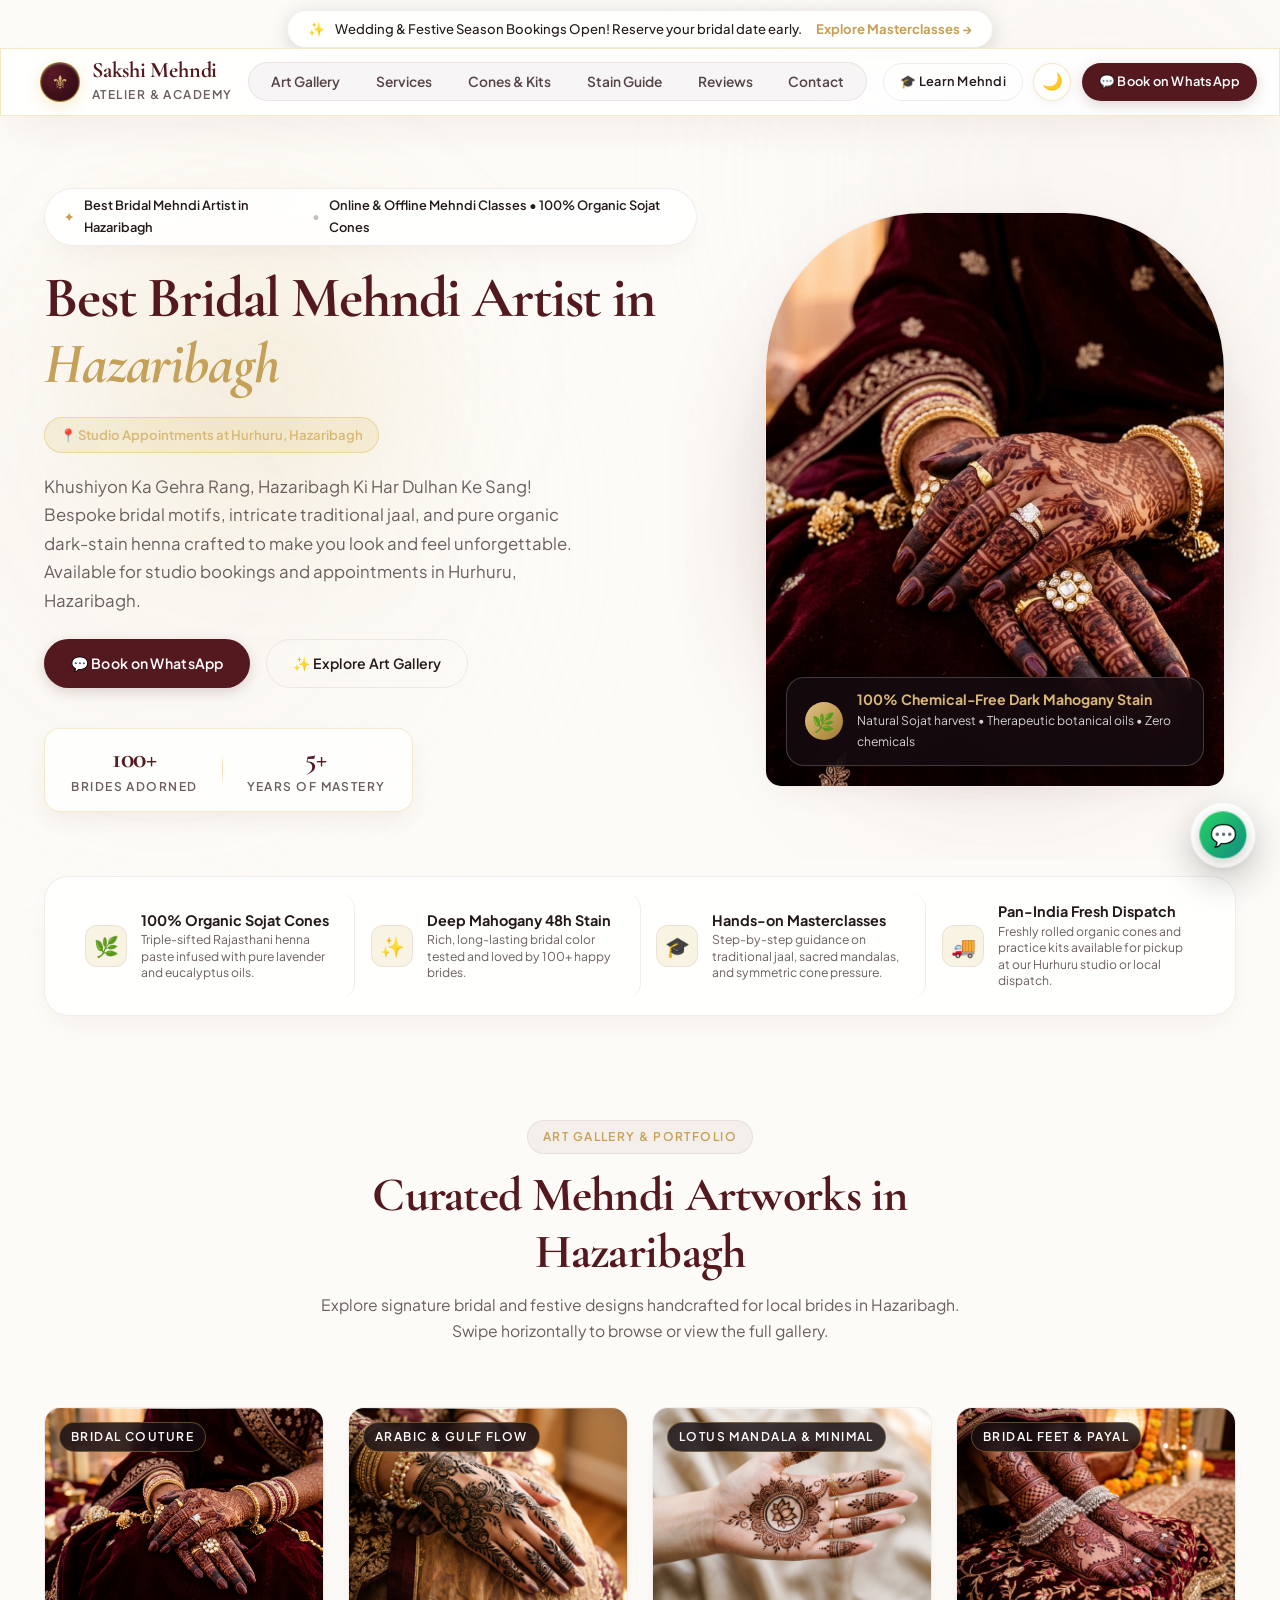
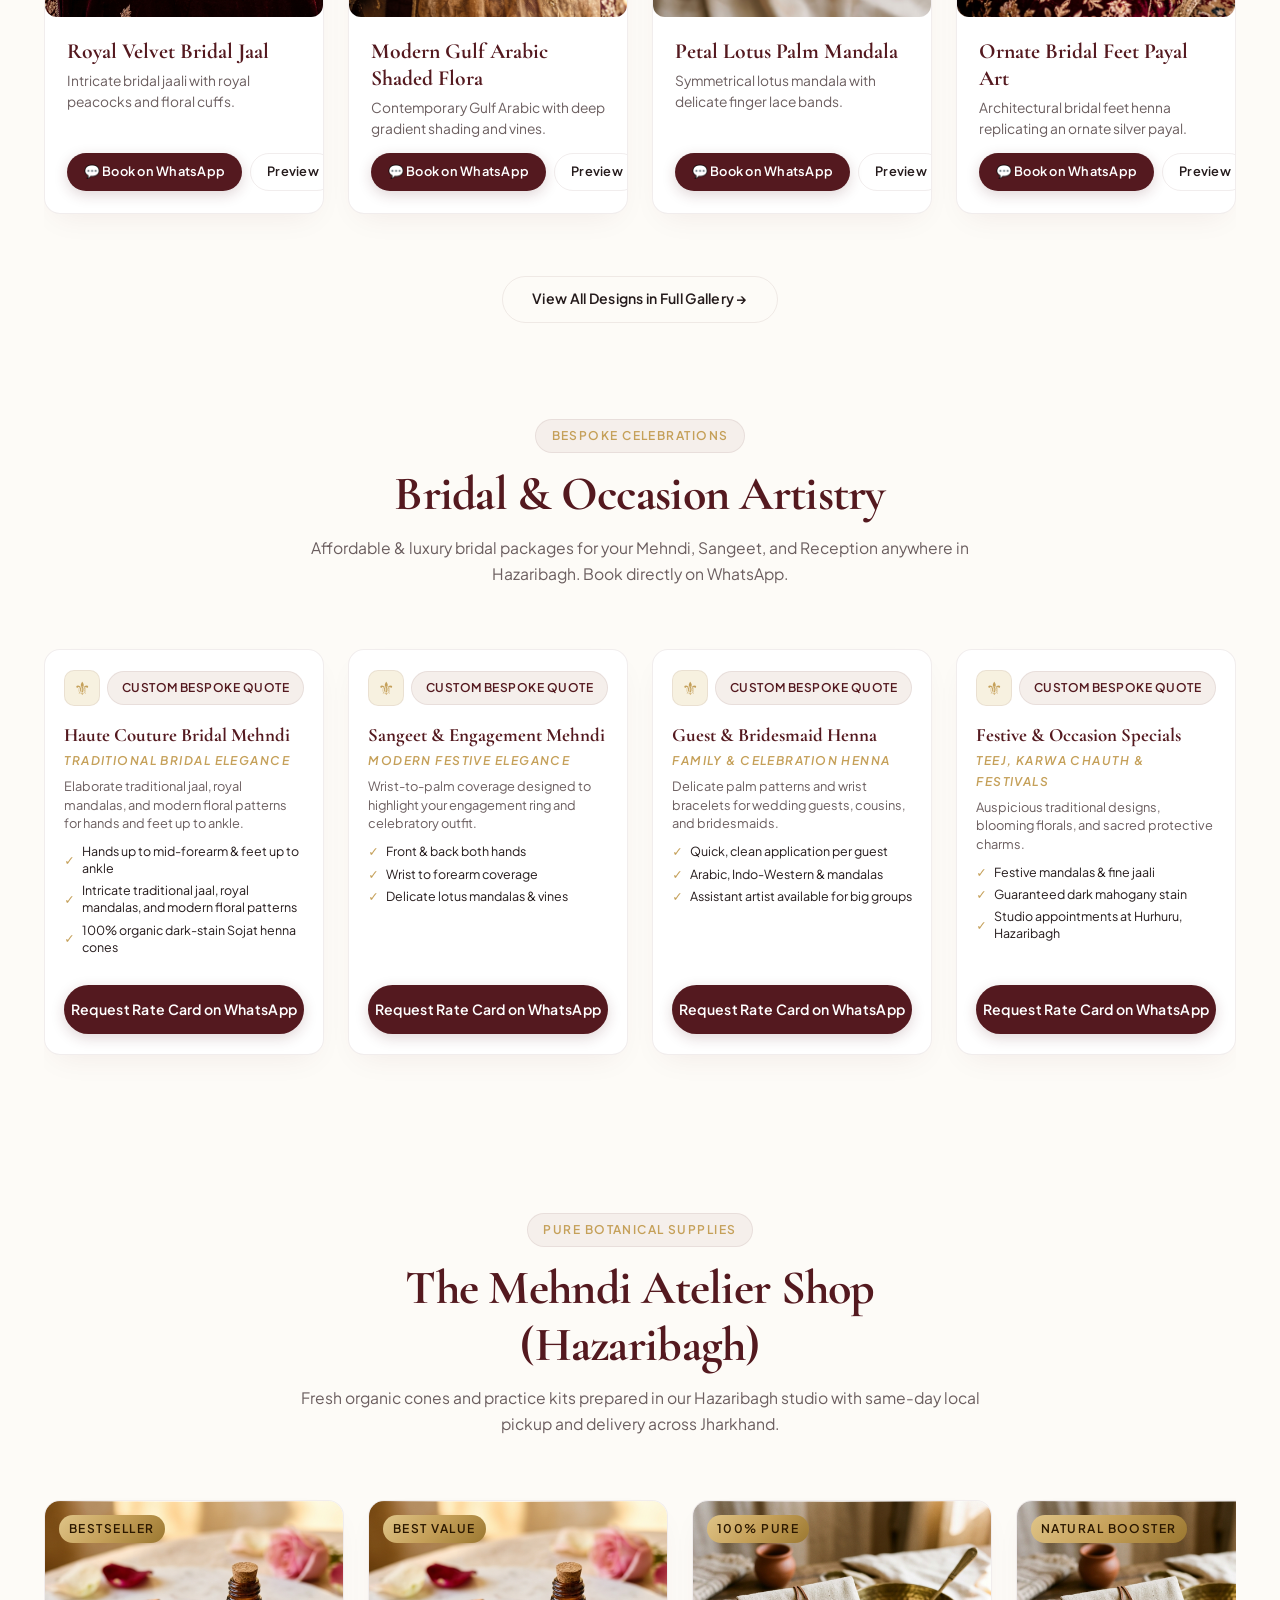
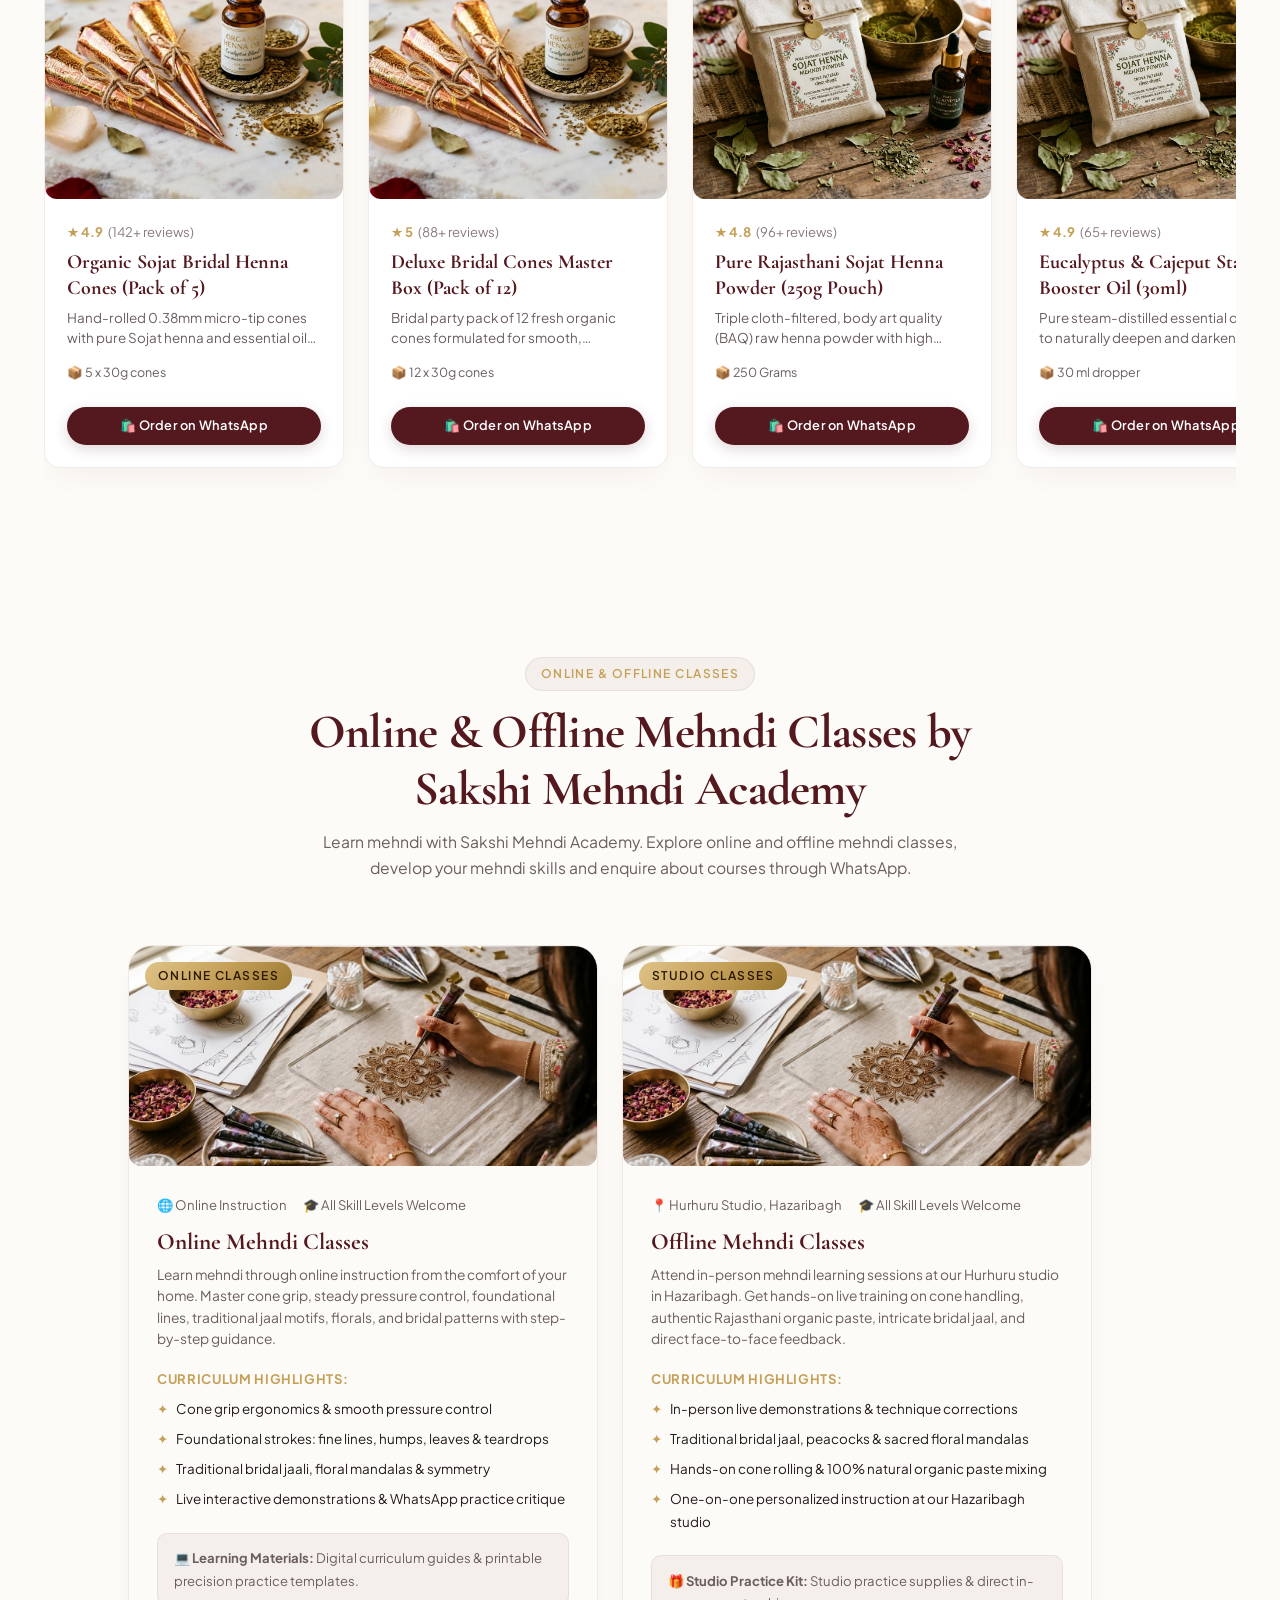
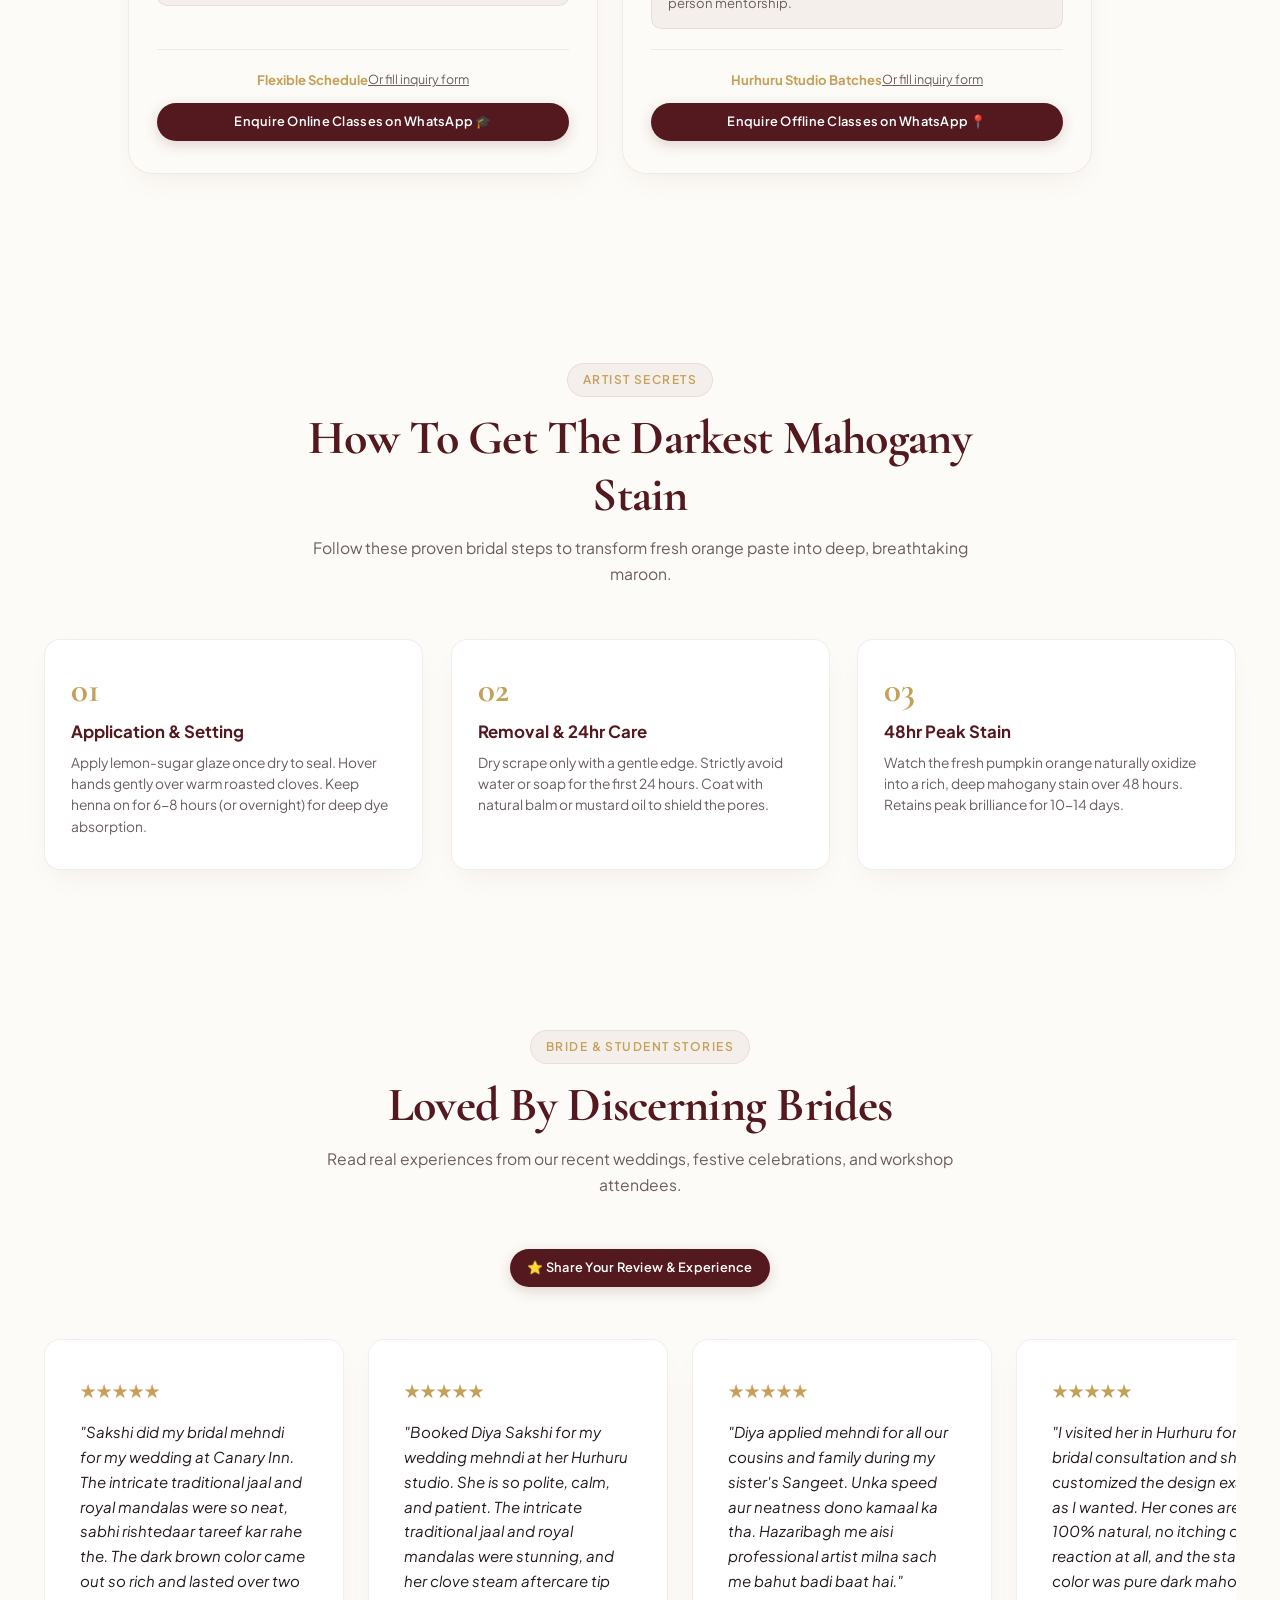
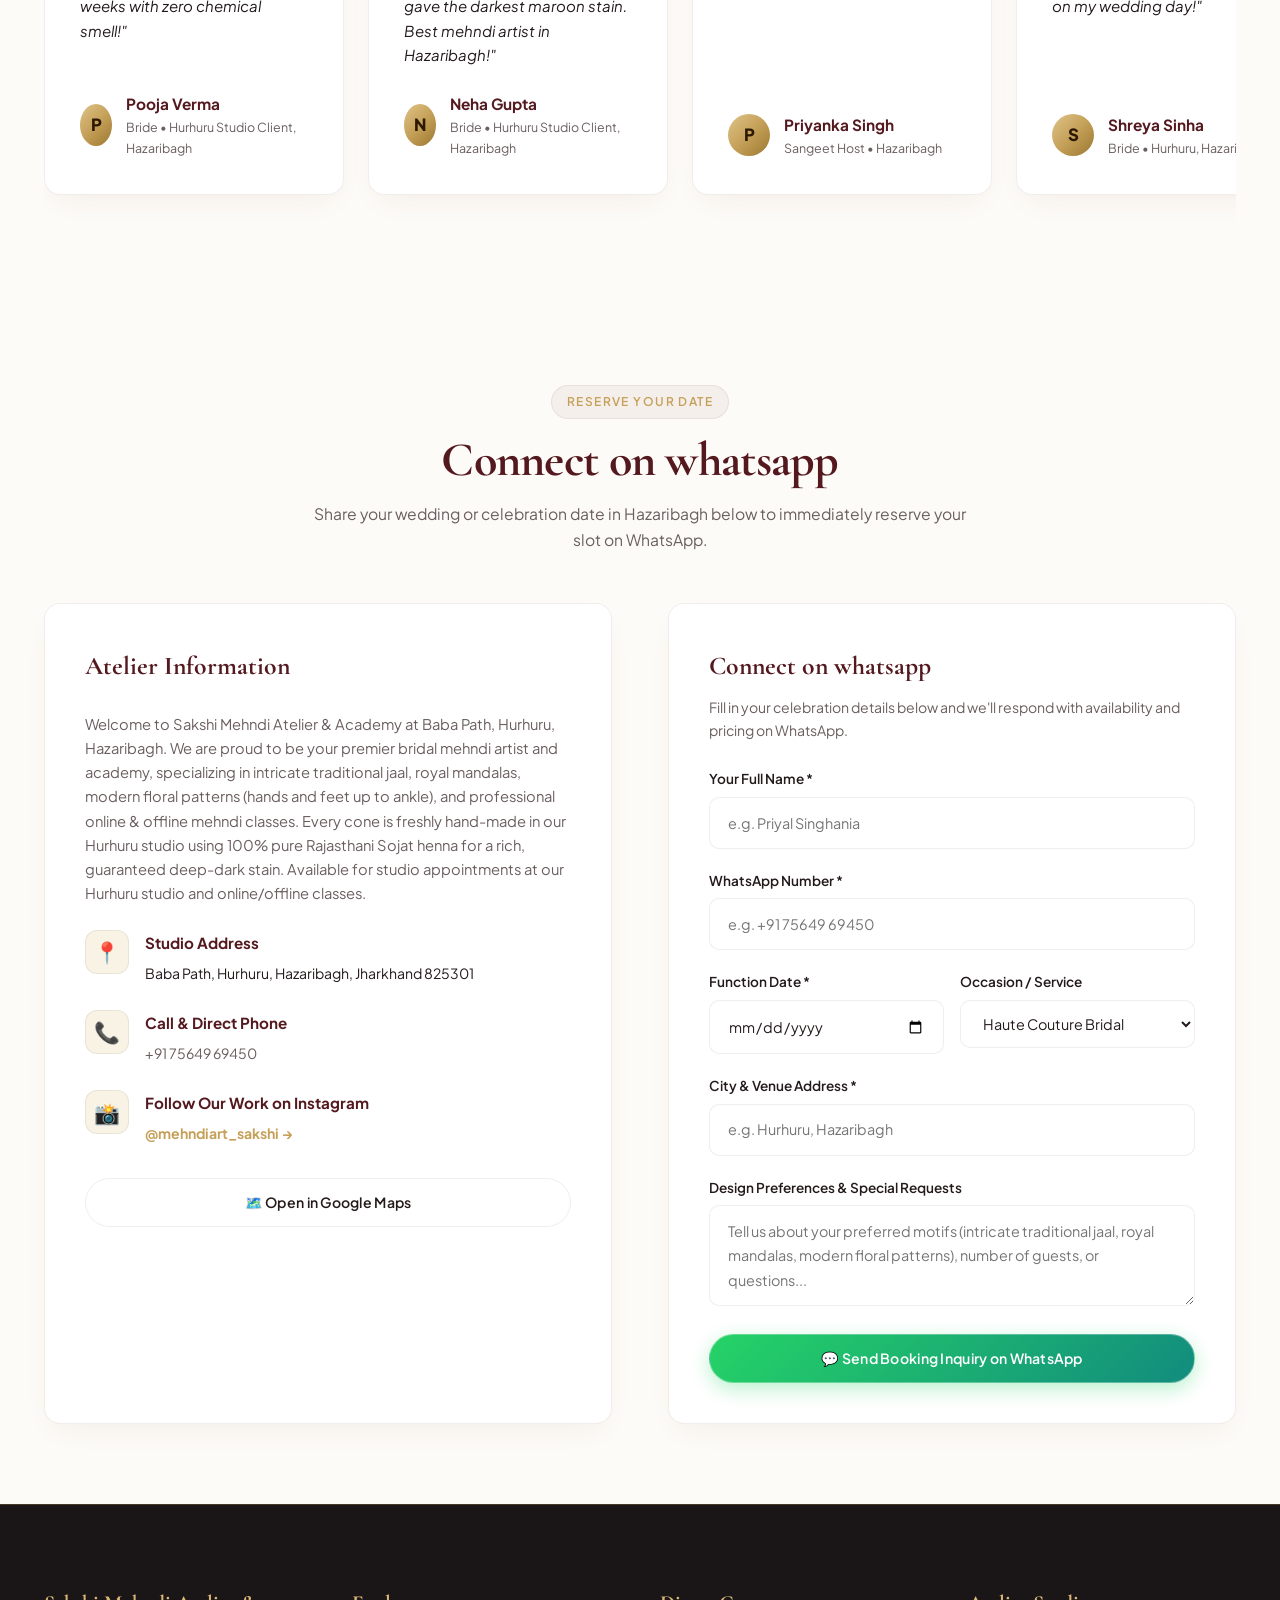
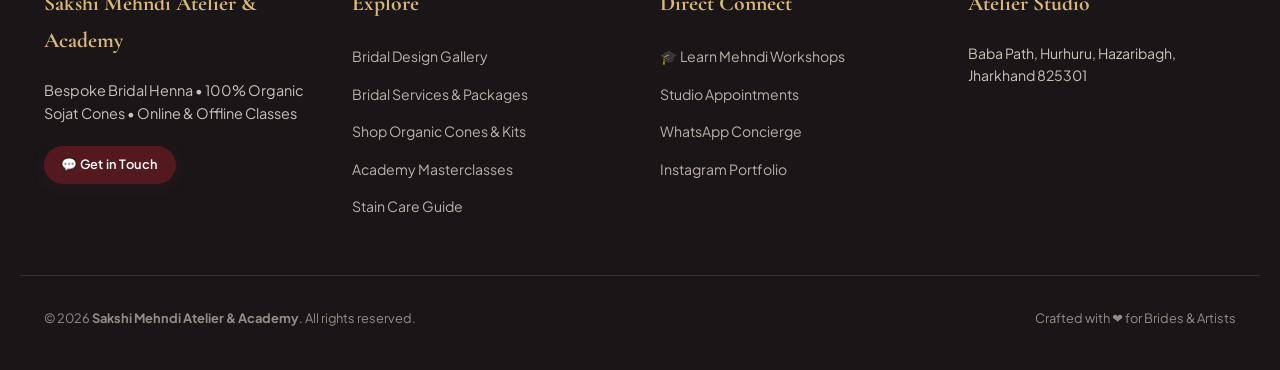
==== commit 1fb9a9d0: "Fix Google Maps link input sanitizer, sync, and make studio addresses clickable" ====
--- a/index.html
+++ b/index.html
@@ -25,8 +25,18 @@
   <meta name="robots" content="index, follow" />
   <link rel="canonical" href="https://mehndi-by-sakshi.netlify.app/" />
 
+  <!-- Official Favicons & App Icons for Google Search & Browsers -->
+  <link rel="icon" type="image/svg+xml" href="assets/images/favicon.svg" />
+  <link rel="icon" type="image/png" sizes="192x192" href="assets/images/favicon-192.png" />
+  <link rel="icon" type="image/png" sizes="48x48" href="assets/images/favicon-48.png" />
+  <link rel="apple-touch-icon" sizes="180x180" href="apple-touch-icon.png" />
+  <link rel="shortcut icon" href="favicon.ico" />
+  <meta name="application-name" content="Sakshi Mehndi" />
+  <meta name="apple-mobile-web-app-title" content="Sakshi Mehndi" />
+
   <!-- Open Graph / Facebook / WhatsApp -->
   <meta property="og:type" content="business.business" />
+  <meta property="og:site_name" content="Sakshi Mehndi" />
   <meta property="og:url" content="https://mehndi-by-sakshi.netlify.app/" />
   <meta property="og:title" content="Best Bridal Mehndi Artist &amp; Online &amp; Offline Mehndi Classes in Hazaribagh | Sakshi Mehndi Atelier &amp; Academy" />
   <meta property="og:description" content="Learn mehndi with Sakshi Mehndi Academy. Explore online and offline mehndi classes, develop your mehndi skills, and book bespoke bridal mehndi in Hazaribagh through WhatsApp." />
@@ -46,13 +56,25 @@
   <link href="https://fonts.googleapis.com/css2?family=Cormorant+Garamond:ital,wght@0,500;0,600;0,700;1,500;1,600;1,700&family=Plus+Jakarta+Sans:wght@400;500;600;700&display=swap" rel="stylesheet" />
 
   <!-- Stylesheet -->
-  <link rel="stylesheet" href="assets/css/style.css?v=3.8" />
+  <link rel="stylesheet" href="assets/css/style.css?v=4.0" />
 
   <!-- Schema.org JSON-LD Structured Data for Google Rich Snippets -->
   <script type="application/ld+json">
   {
     "@context": "https://schema.org",
     "@graph": [
+      {
+        "@type": "WebSite",
+        "@id": "https://mehndi-by-sakshi.netlify.app/#website",
+        "name": "Sakshi Mehndi",
+        "alternateName": [
+          "Sakshi Mehndi Atelier",
+          "Sakshi Mehndi Academy",
+          "Sakshi Mehndi Atelier & Academy"
+        ],
+        "url": "https://mehndi-by-sakshi.netlify.app/",
+        "description": "Premier bridal mehndi artist, designer, and online/offline academy in Hazaribagh."
+      },
       {
         "@type": "BeautySalon",
         "@id": "https://mehndi-by-sakshi.netlify.app/#business",
@@ -232,7 +254,7 @@
           </div>
 
           <h1 class="hero-headline" id="hero-headline-title">
-            Best Bridal Mehndi Artist in Your City, <span class="text-gold">Hazaribagh</span>
+            Best Bridal Mehndi Artist in <span class="text-gold">Hazaribagh</span>
           </h1>
 
           <div style="display: inline-flex; align-items: center; gap: 0.5rem; background: rgba(212, 175, 55, 0.12); border: 1px solid rgba(212, 175, 55, 0.35); padding: 0.35rem 0.95rem; border-radius: 9999px; font-size: 0.82rem; font-weight: 600; color: var(--theme-gold-light); width: fit-content;">
@@ -438,7 +460,7 @@
               <div class="contact-icon">📍</div>
               <div class="contact-details">
                 <h4>Studio Address</h4>
-                <p class="brand-dynamic-address">Baba Path, Hurhuru, Hazaribagh, Jharkhand 825301</p>
+                <a href="https://maps.google.com/?q=Bridal+Mehndi+Artist+Hurhuru+Hazaribagh" target="_blank" rel="noopener" class="brand-dynamic-address dynamic-map-link" style="color: inherit; text-decoration: none;" title="Open in Google Maps">Baba Path, Hurhuru, Hazaribagh, Jharkhand 825301</a>
               </div>
             </div>
 
@@ -820,15 +842,9 @@
             </div>
           </div>
 
-          <div style="display: grid; grid-template-columns: 1fr 1fr; gap: 1rem;">
-            <div class="form-group">
-              <label class="form-label">Email Address</label>
-              <input type="email" id="admin-email" class="form-input" />
-            </div>
-            <div class="form-group">
-              <label class="form-label">City &amp; Coverage Area</label>
-              <input type="text" id="admin-city" class="form-input" />
-            </div>
+          <div class="form-group">
+            <label class="form-label">City &amp; Coverage Area</label>
+            <input type="text" id="admin-city" class="form-input" />
           </div>
 
           <div class="form-group">
@@ -849,7 +865,7 @@
 
           <div class="form-group">
             <label class="form-label">Google Maps Location Link</label>
-            <input type="url" id="admin-maps-url" class="form-input" />
+            <input type="text" id="admin-maps-url" class="form-input" placeholder="e.g. https://maps.app.goo.gl/... or paste Google Maps share link" />
           </div>
 
           <div class="form-group">
@@ -1429,9 +1445,9 @@
   </aside>
 
   <!-- Scripts -->
-  <script src="assets/js/data.js?v=3.8"></script>
-  <script src="assets/js/app.js?v=3.8"></script>
-  <script type="module" src="assets/js/firebase-init.js?v=3.8"></script>
+  <script src="assets/js/data.js?v=4.0"></script>
+  <script src="assets/js/app.js?v=4.0"></script>
+  <script type="module" src="assets/js/firebase-init.js?v=4.0"></script>
     <script>
     document.getElementById('current-year').textContent = new Date().getFullYear();
   </script>
--- a/assets/css/style.css
+++ b/assets/css/style.css
@@ -132,7 +132,7 @@
 }
 
 html {
-  scroll-behavior: smooth;
+  /* scroll-behavior smooth moved to in-page anchors for native 120Hz wheel response */
   scroll-padding-top: 5.5rem;
   font-size: 16px;
   -webkit-font-smoothing: antialiased;
@@ -3326,7 +3326,7 @@
   overflow-y: hidden !important;
   gap: 1.5rem !important;
   padding: 0.75rem 0.5rem 1.85rem 0.5rem !important;
-  scroll-snap-type: x proximity;
+  /* scroll-snap-type on desktop removed for zero-friction wheel glide */
   -webkit-overflow-scrolling: touch;
   scrollbar-width: thin;
   scrollbar-color: var(--theme-gold) rgba(255, 255, 255, 0.08);
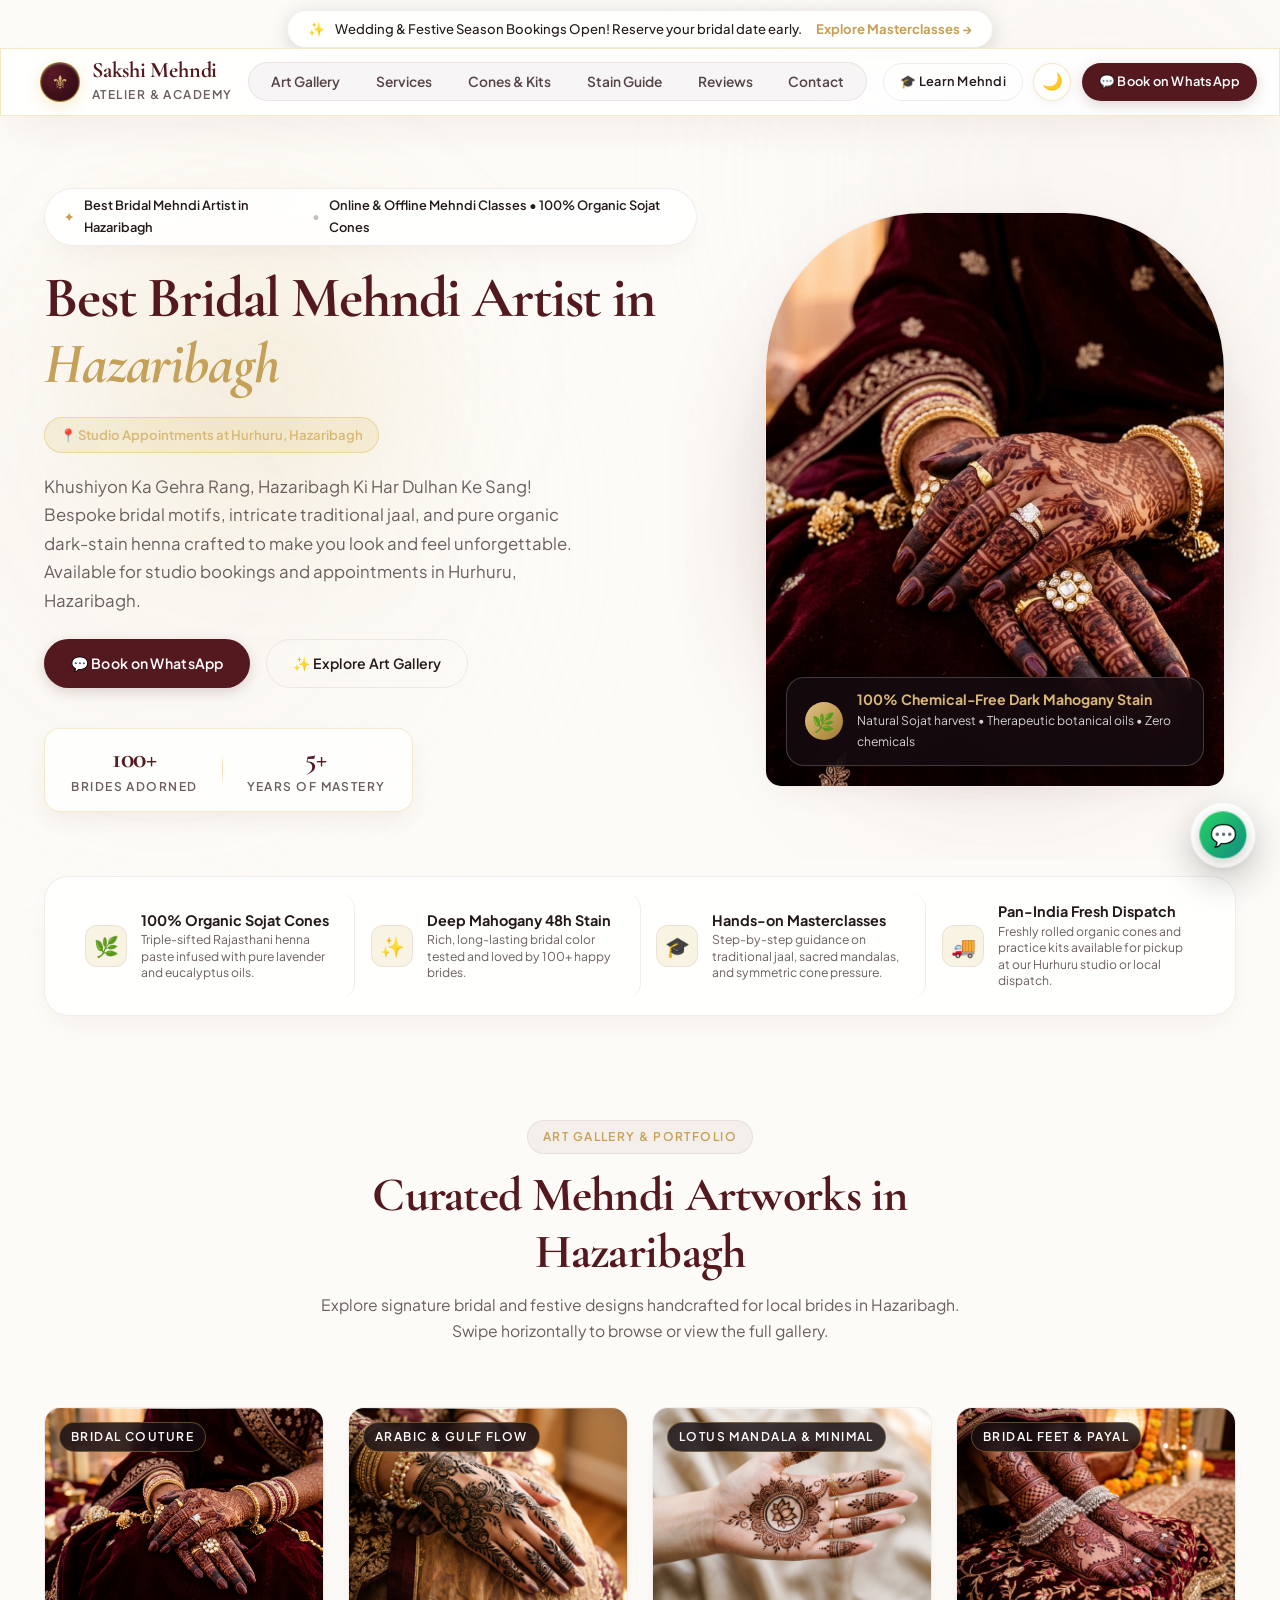
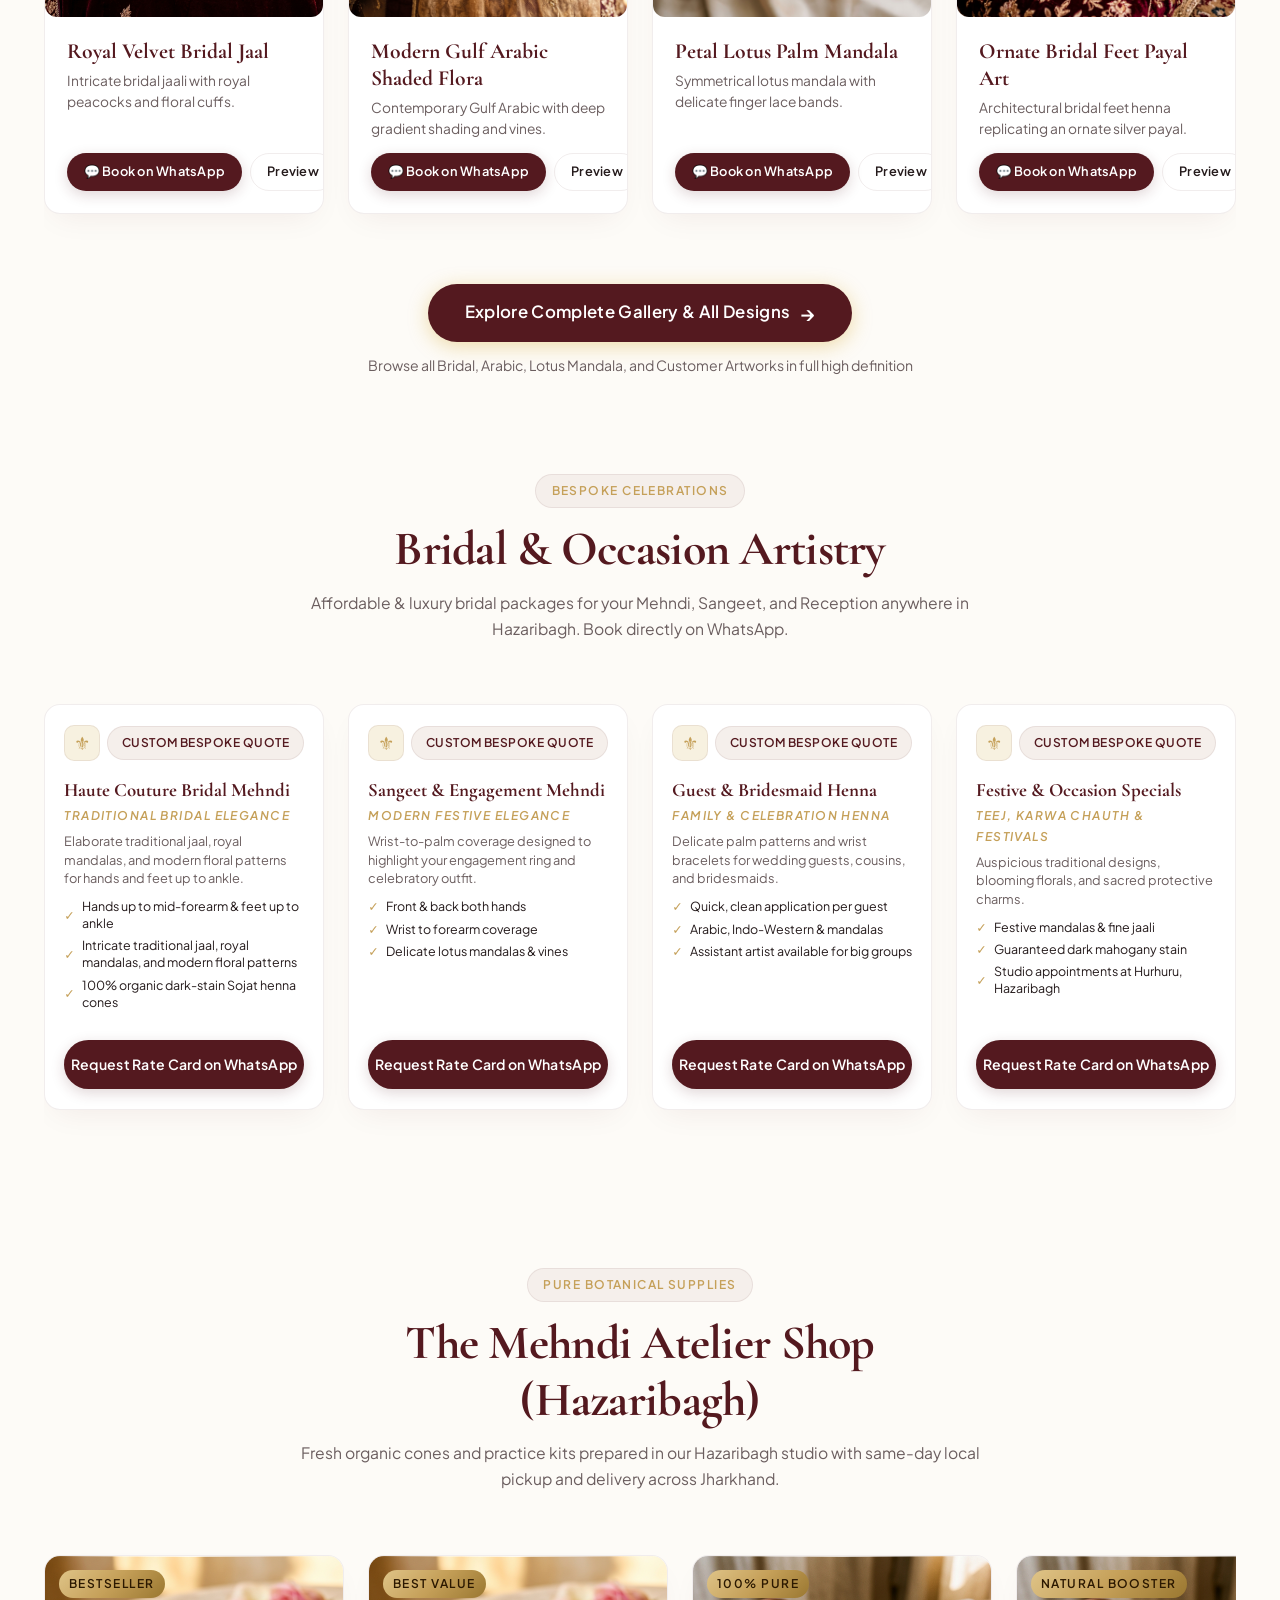
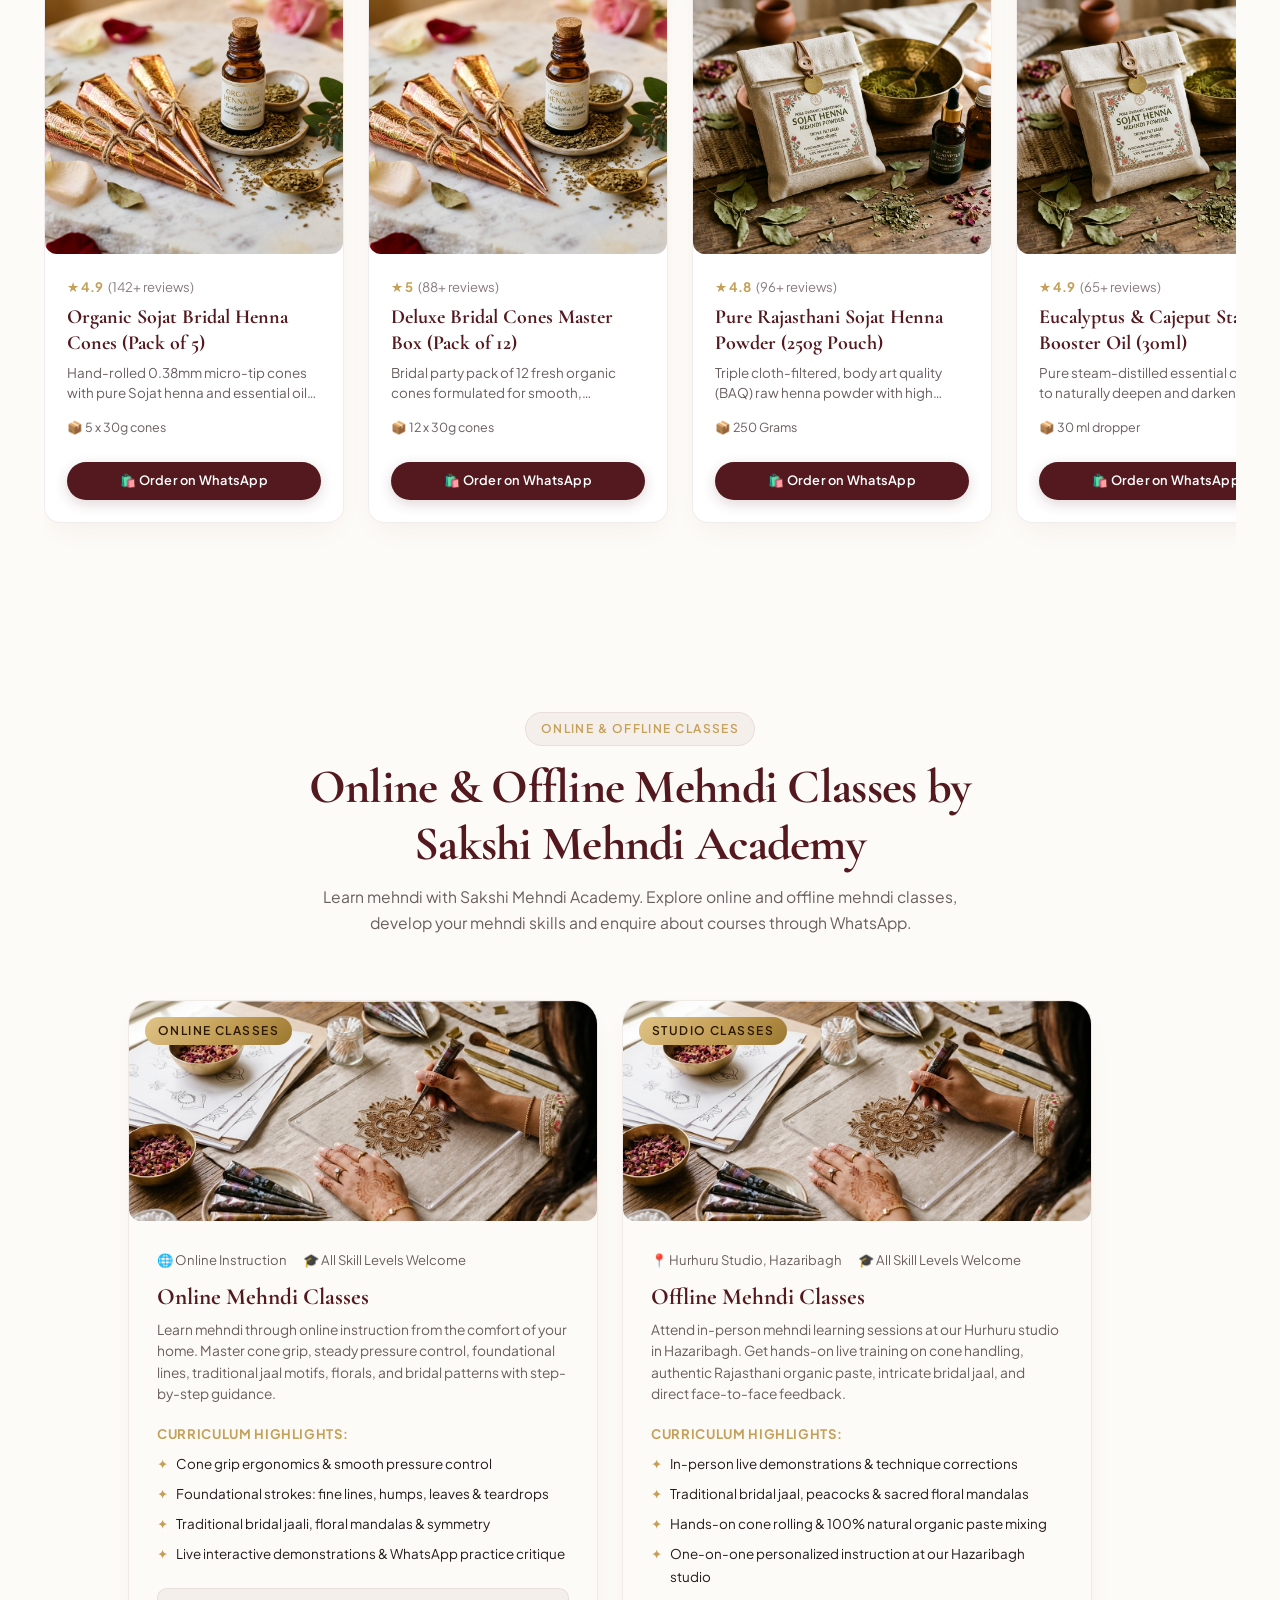
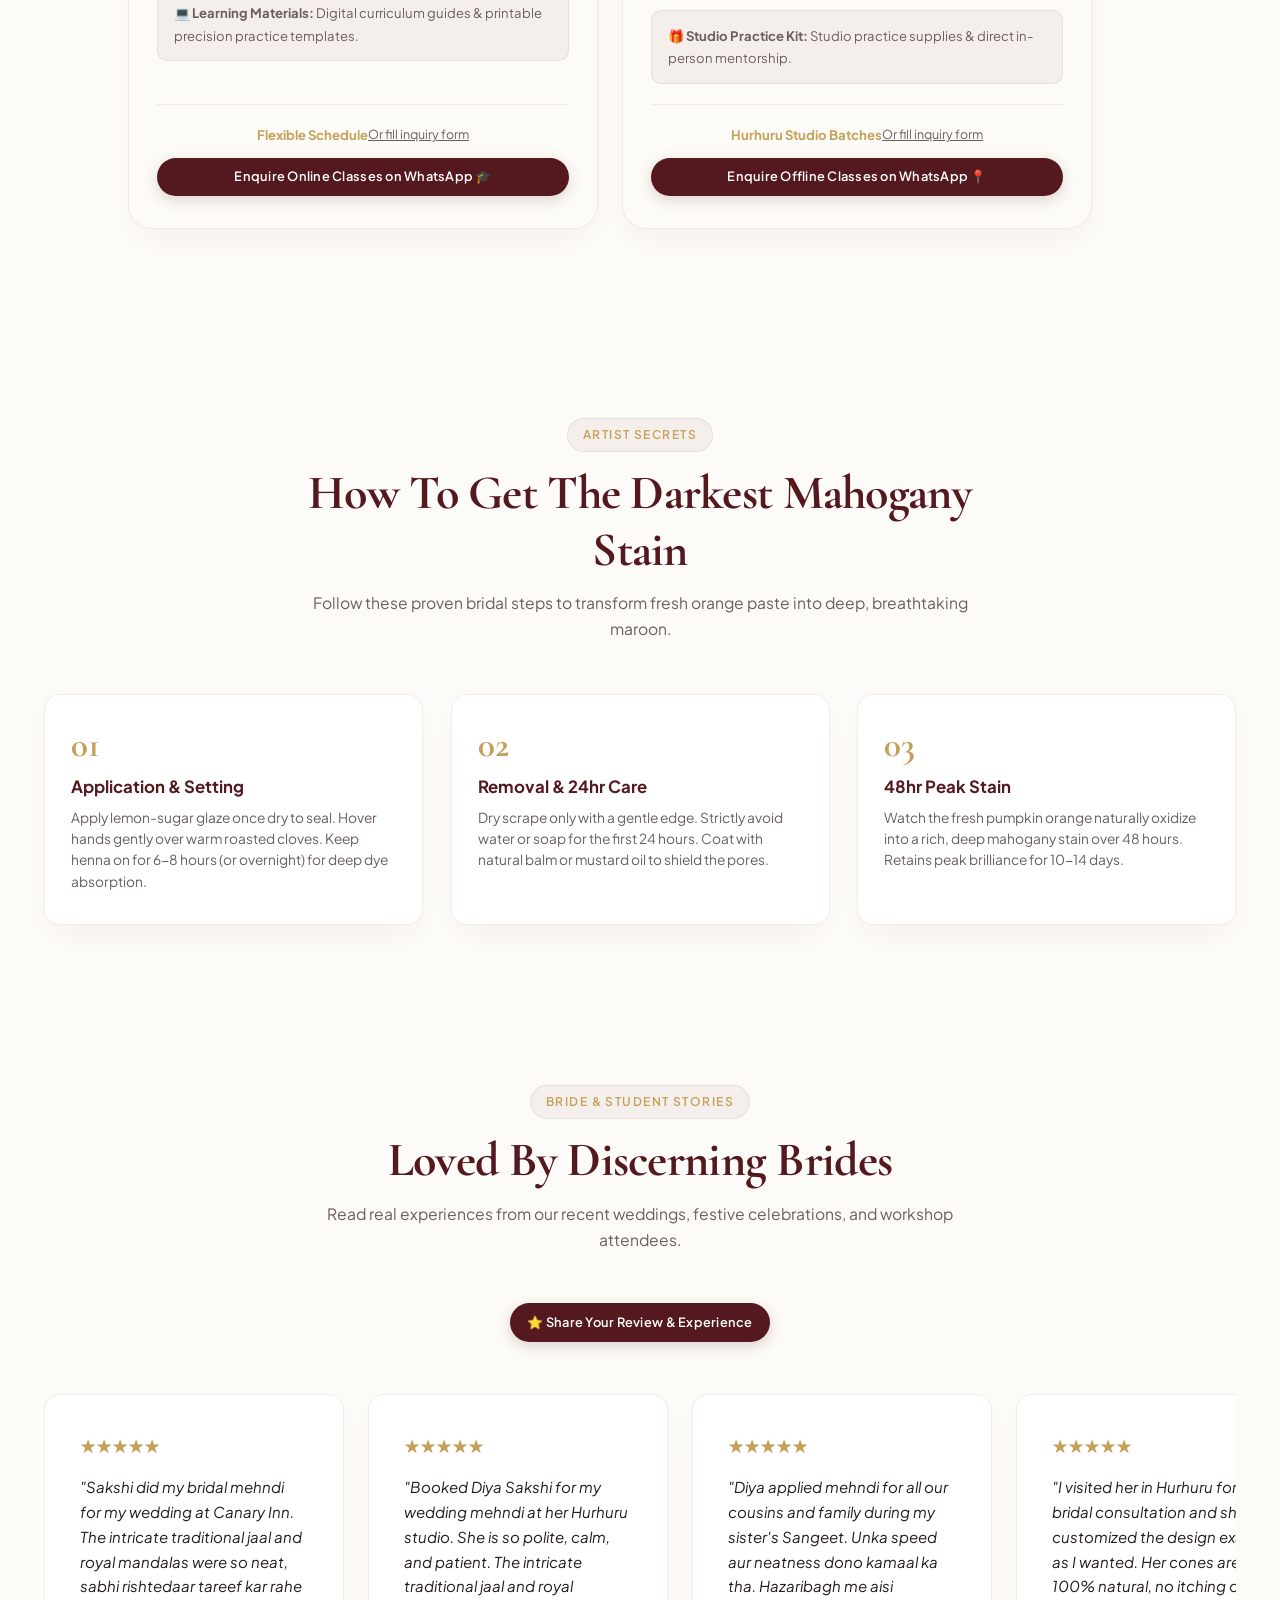
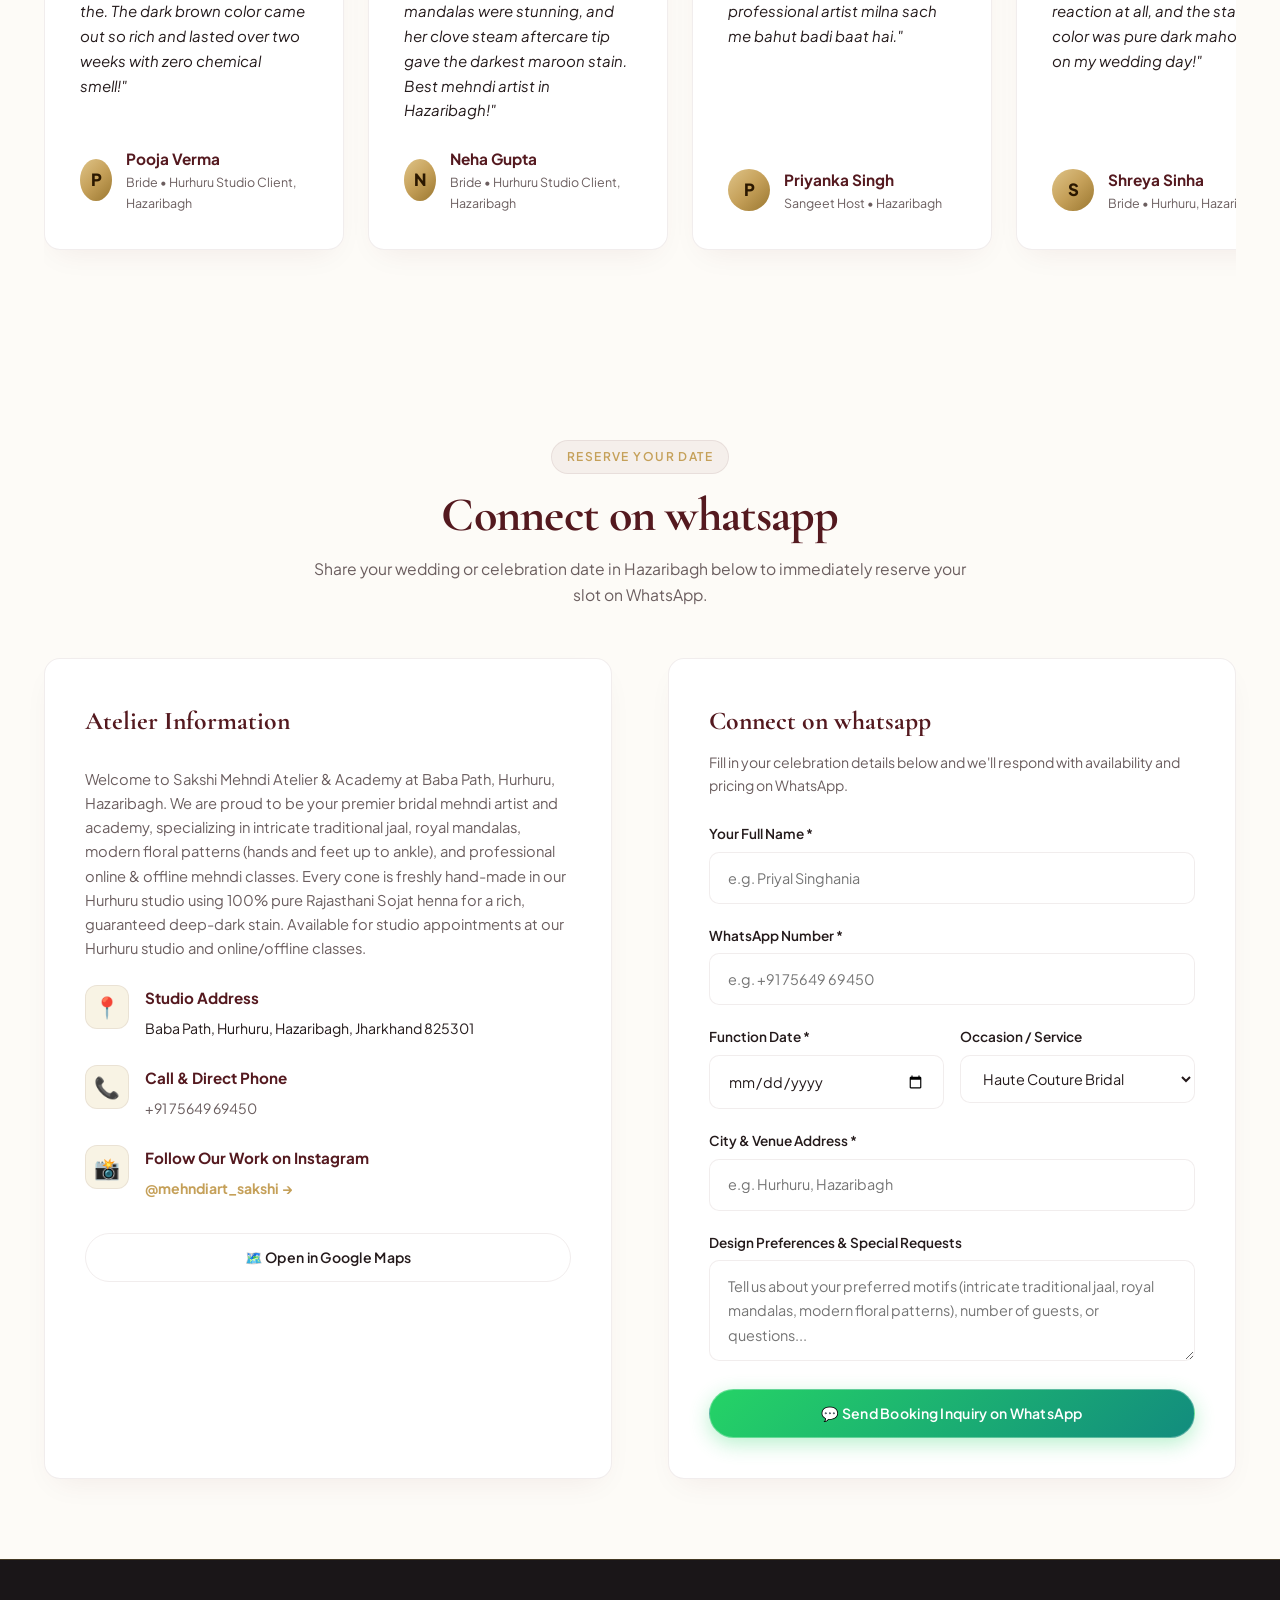
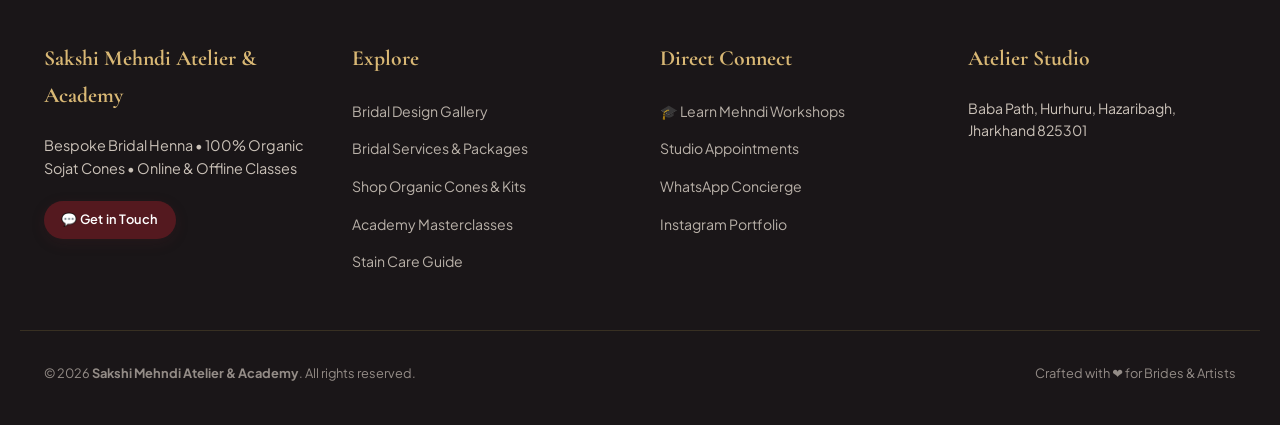
==== commit 6ff4bd38: "Show 4 images on homepage with View All CTA, fix gallery persistence on refresh, and enable high-cap" ====
--- a/index.html
+++ b/index.html
@@ -56,7 +56,7 @@
   <link href="https://fonts.googleapis.com/css2?family=Cormorant+Garamond:ital,wght@0,500;0,600;0,700;1,500;1,600;1,700&family=Plus+Jakarta+Sans:wght@400;500;600;700&display=swap" rel="stylesheet" />
 
   <!-- Stylesheet -->
-  <link rel="stylesheet" href="assets/css/style.css?v=4.0" />
+  <link rel="stylesheet" href="assets/css/style.css?v=4.3" />
 
   <!-- Schema.org JSON-LD Structured Data for Google Rich Snippets -->
   <script type="application/ld+json">
@@ -331,14 +331,18 @@
 
         <!-- Preview Gallery Grid (4 Curated Spotlight Artworks) -->
         <div class="gallery-grid" id="gallery-preview-grid">
-          <!-- Populated dynamically with preview items -->
+          <!-- Populated dynamically with 4 preview items -->
         </div>
 
         <!-- View All Artworks Action -->
-        <div style="text-align: center; margin-top: 2rem;">
-          <a href="gallery.html" class="btn btn-outline" style="border-radius: var(--radius-full); padding: 0.65rem 1.85rem; font-weight: 600;">
-            <span>View All Designs in Full Gallery &rarr;</span>
+        <div class="gallery-view-all-cta" style="text-align: center; margin-top: 2.5rem;">
+          <a href="gallery.html" class="btn btn-primary" style="display: inline-flex; align-items: center; gap: 0.6rem; padding: 0.85rem 2.25rem; font-size: 1.05rem; font-weight: 600; border-radius: var(--radius-full); box-shadow: 0 4px 20px rgba(212, 160, 23, 0.35);">
+            <span>Explore Complete Gallery &amp; All Designs</span>
+            <span style="font-size: 1.25rem; line-height: 1;">&rarr;</span>
           </a>
+          <p style="margin-top: 0.75rem; font-size: 0.88rem; color: var(--theme-text-muted);">
+            Browse all Bridal, Arabic, Lotus Mandala, and Customer Artworks in full high definition
+          </p>
         </div>
       </div>
     </section>
@@ -1022,18 +1026,19 @@
             <h5 style="font-weight: 700; color: var(--theme-primary); margin-bottom: 0.75rem;" id="art-form-title">
               Add or Edit Mehndi Artwork
             </h5>
-            <form onsubmit="AdminPortal.saveArtwork(event)">
+                        <form onsubmit="AdminPortal.saveArtwork(event)">
               <input type="hidden" id="art-edit-id" />
               
               <div style="display: grid; grid-template-columns: 1fr 1fr; gap: 1rem;">
                 <div class="form-group">
-                  <label class="form-label">Artwork Title *</label>
-                  <input type="text" id="art-title-input" class="form-input" placeholder="e.g. Royal Rajasthani Bridal Jaal" required />
+                  <label class="form-label">Artwork Title <span style="font-weight: normal; color: var(--theme-text-muted);">(Optional)</span></label>
+                  <input type="text" id="art-title-input" class="form-input" placeholder="Optional — e.g. Royal Bridal Jaal (or leave blank)" />
                 </div>
                 <div class="form-group">
                   <label class="form-label">Category</label>
                   <select id="art-category-input" class="form-select">
                     <option value="bridal">👰 Bridal Couture</option>
+                    <option value="customer">📸 Customer's Gallery (Real Brides)</option>
                     <option value="arabic">🌿 Arabic &amp; Gulf Flow</option>
                     <option value="minimal">🌸 Lotus Mandala &amp; Minimal</option>
                     <option value="feet">🦶 Bridal Feet &amp; Payal</option>
@@ -1054,11 +1059,11 @@
                 </div>
               </div>
 
-              <!-- Image Input Options -->
+              <!-- Image Input Options (Bulk Multi-Select Enabled) -->
               <div style="display: grid; grid-template-columns: 1fr 1fr; gap: 1rem; align-items: flex-end;">
                 <div class="form-group">
-                  <label class="form-label">Upload Photo from Device (Instant Base64)</label>
-                  <input type="file" id="art-image-file" class="form-input" accept="image/*" />
+                  <label class="form-label">Upload Photo(s) from Device <span style="font-weight: 700; color: var(--theme-gold);">(Select Multiple Photos!)</span></label>
+                  <input type="file" id="art-image-file" class="form-input" accept="image/*" multiple />
                 </div>
                 <div class="form-group">
                   <label class="form-label">Or Image URL</label>
@@ -1066,13 +1071,15 @@
                 </div>
               </div>
 
+              <div id="art-multi-preview" style="display: none; margin: 0.6rem 0; padding: 0.75rem; background: var(--theme-bg-subtle); border-radius: 8px; border: 1.5px dashed var(--theme-gold);"></div>
+
               <div style="margin: 0.5rem 0;">
                 <img id="art-img-preview" src="" alt="Preview" style="display: none; max-height: 120px; border-radius: 6px; border: 1px solid var(--theme-border);" />
               </div>
 
               <div class="form-group">
-                <label class="form-label">Design Description</label>
-                <textarea id="art-desc-input" class="form-textarea" rows="2" placeholder="Describe the motifs, stain, and occasion..."></textarea>
+                <label class="form-label">Design Description <span style="font-weight: normal; color: var(--theme-text-muted);">(Optional)</span></label>
+                <textarea id="art-desc-input" class="form-textarea" rows="2" placeholder="Optional description — or leave completely blank..."></textarea>
               </div>
 
               <div style="display: flex; gap: 0.75rem;">
@@ -1445,9 +1452,9 @@
   </aside>
 
   <!-- Scripts -->
-  <script src="assets/js/data.js?v=4.0"></script>
-  <script src="assets/js/app.js?v=4.0"></script>
-  <script type="module" src="assets/js/firebase-init.js?v=4.0"></script>
+  <script src="assets/js/data.js?v=4.3"></script>
+  <script src="assets/js/app.js?v=4.3"></script>
+  <script type="module" src="assets/js/firebase-init.js?v=4.3"></script>
     <script>
     document.getElementById('current-year').textContent = new Date().getFullYear();
   </script>
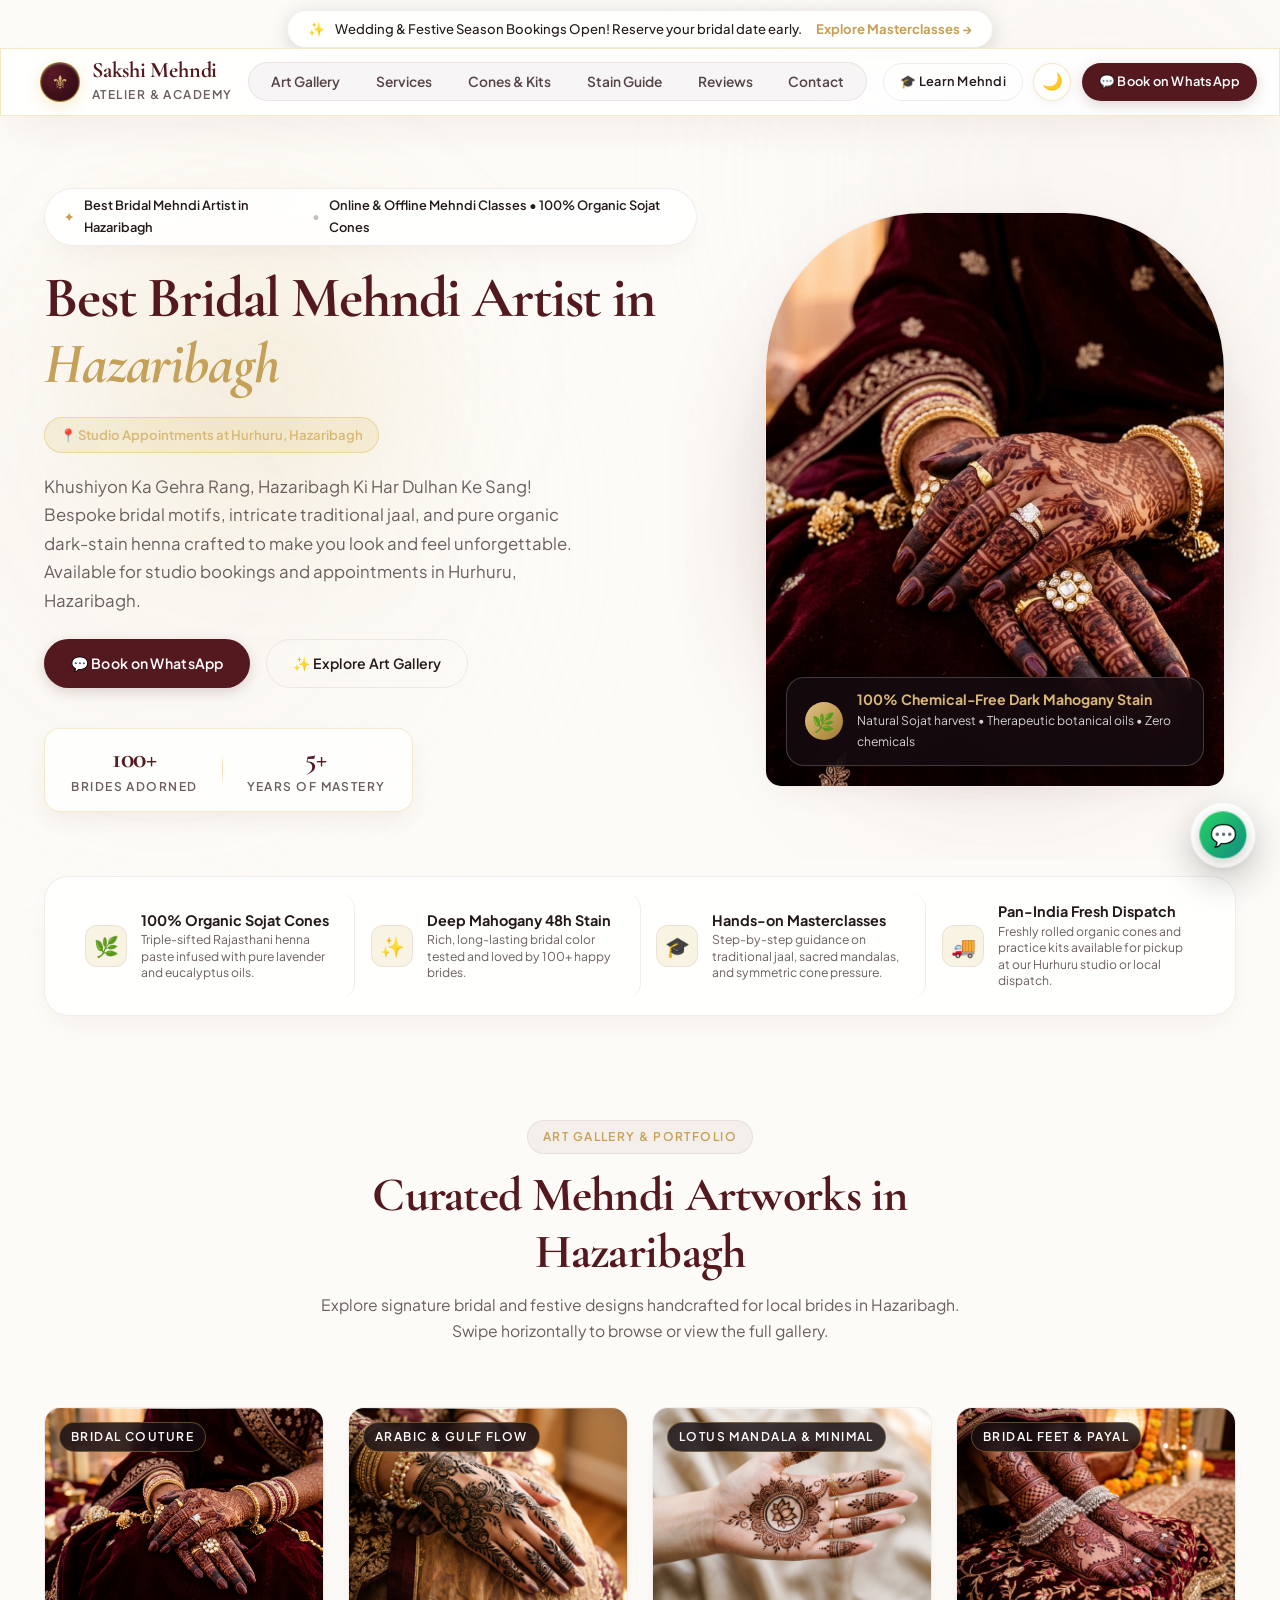
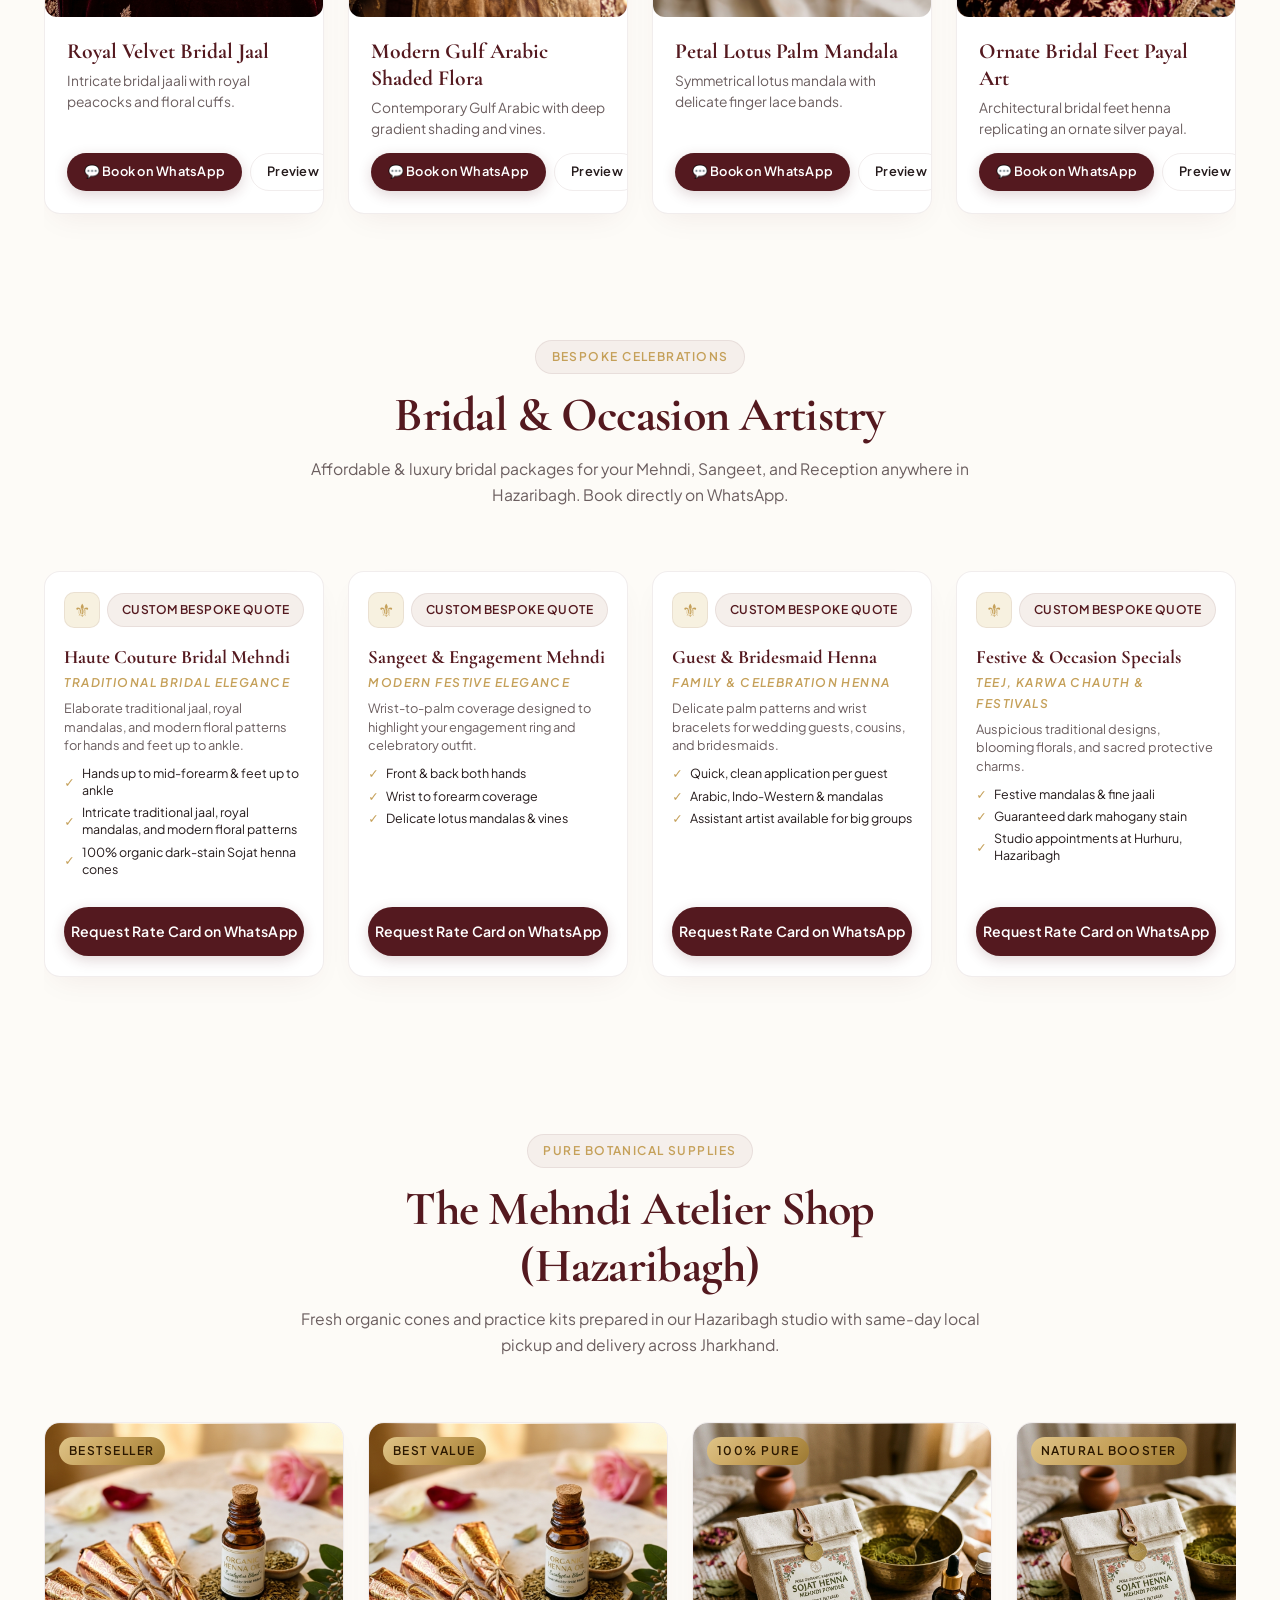
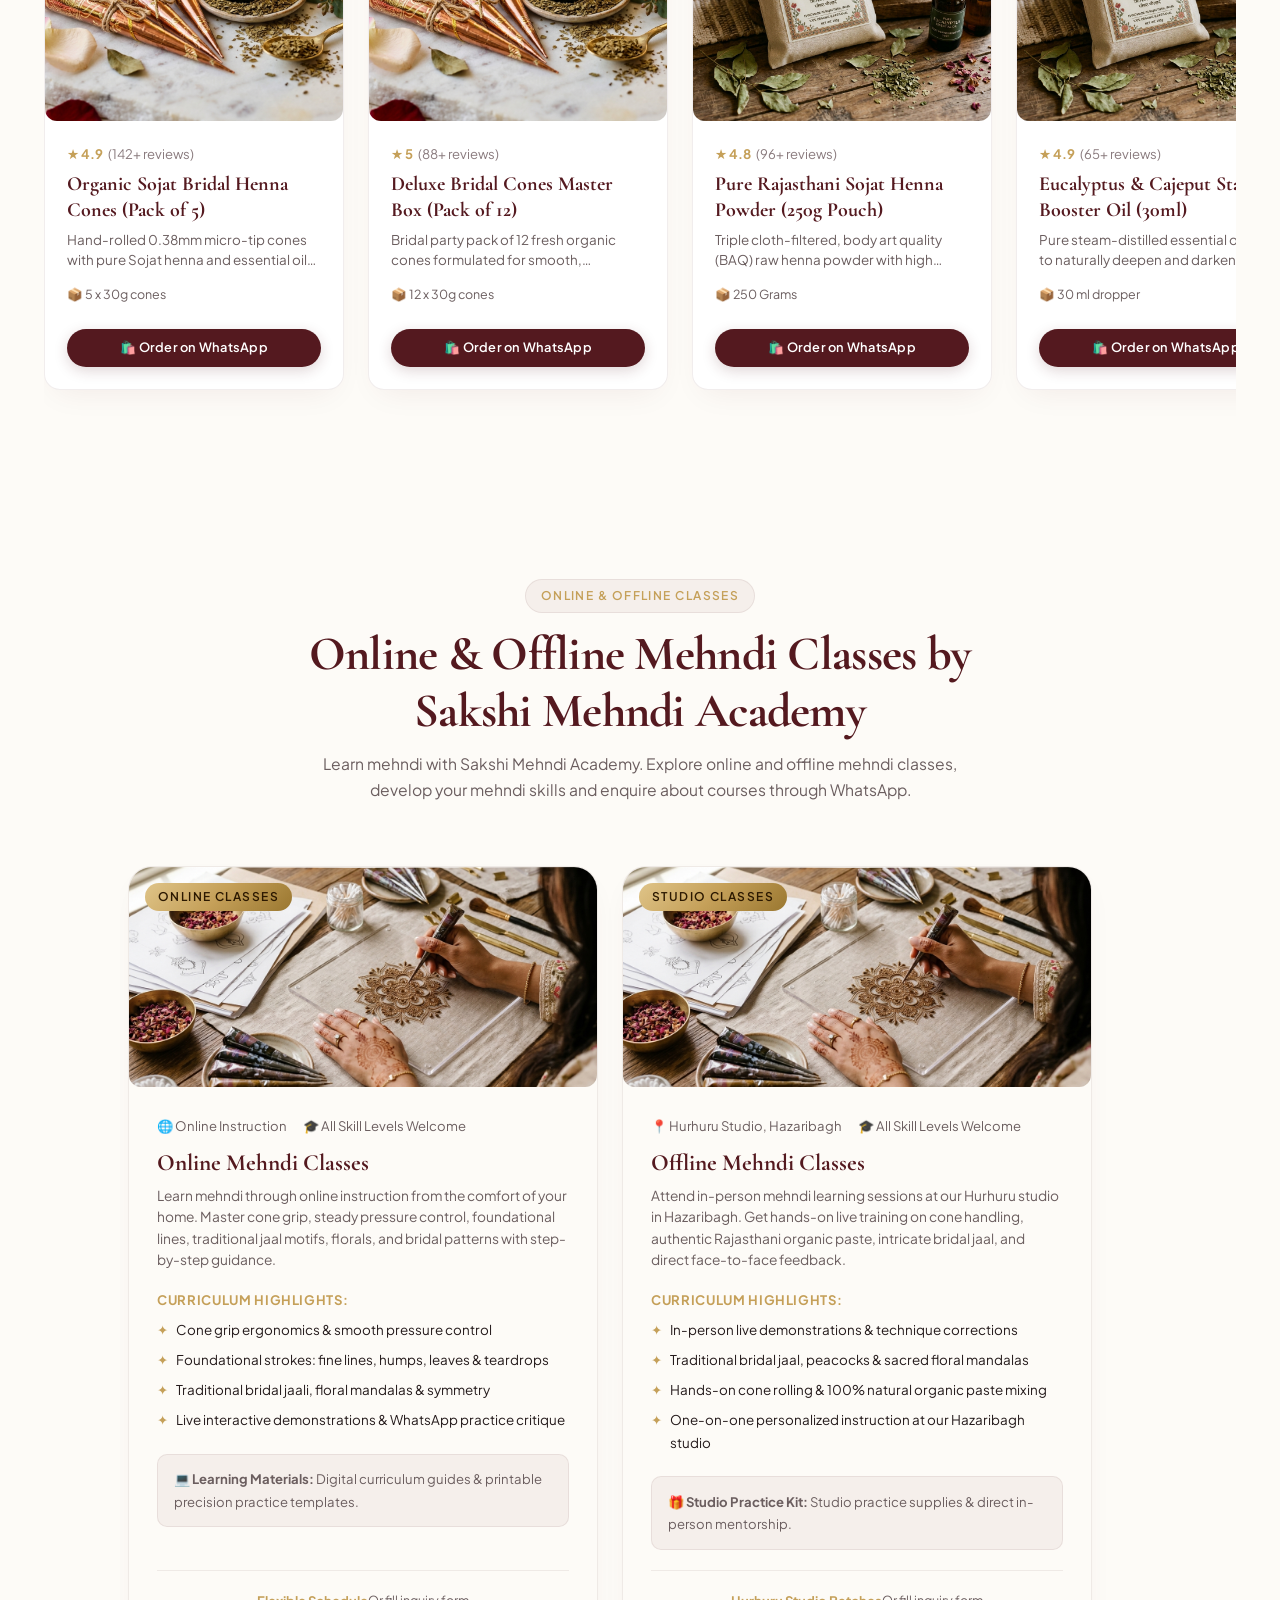
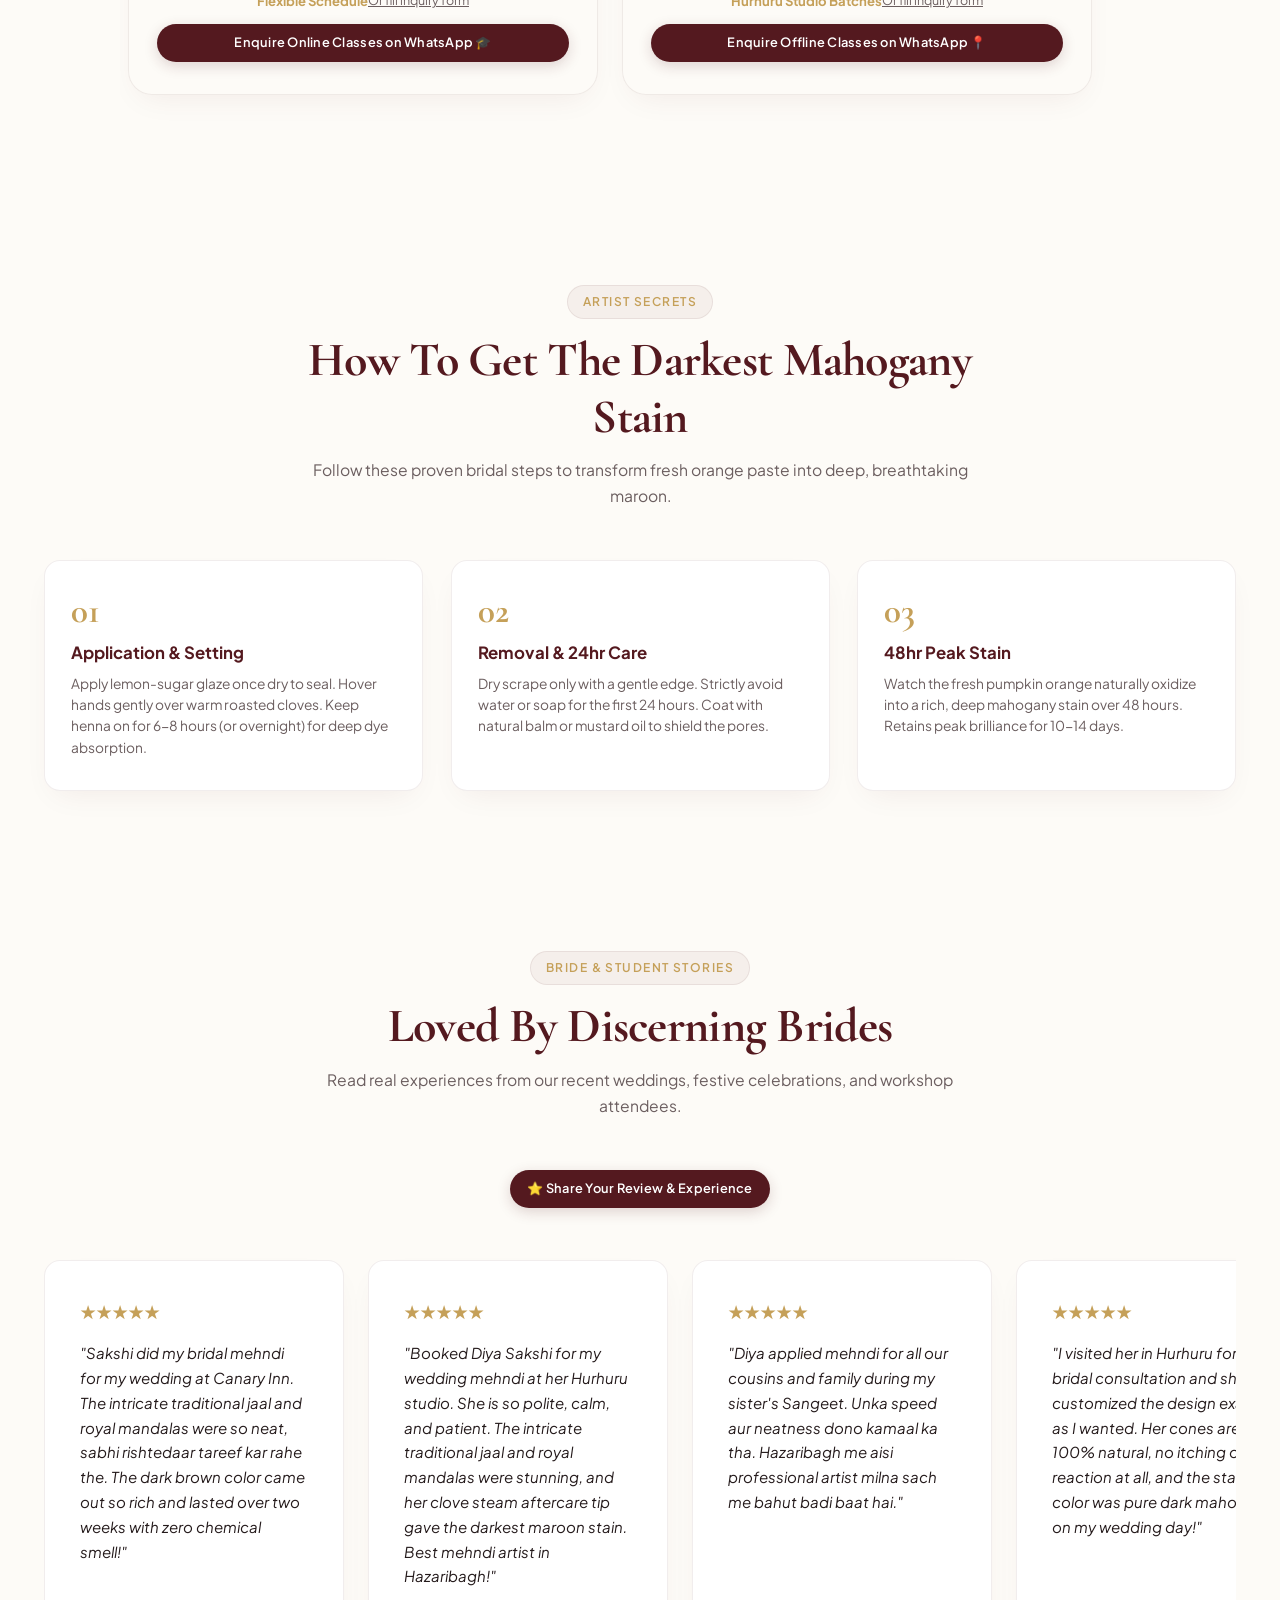
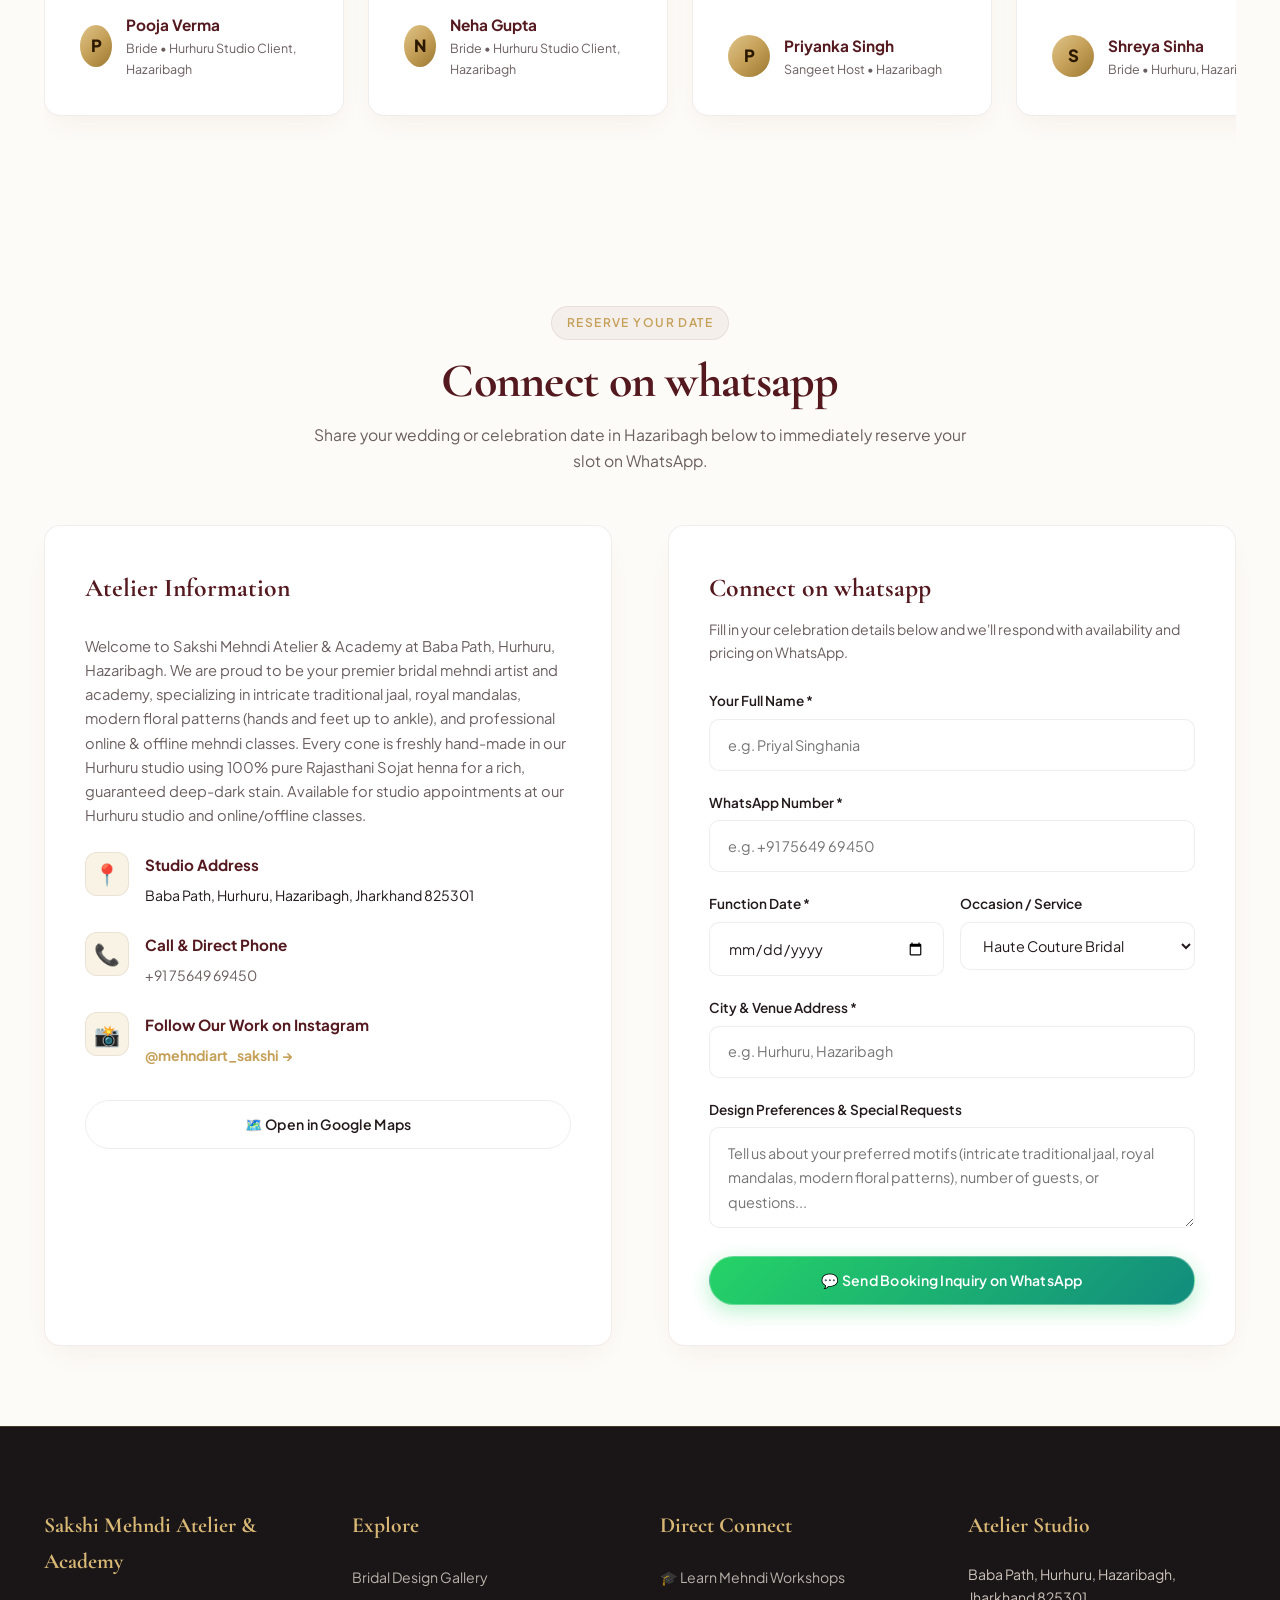
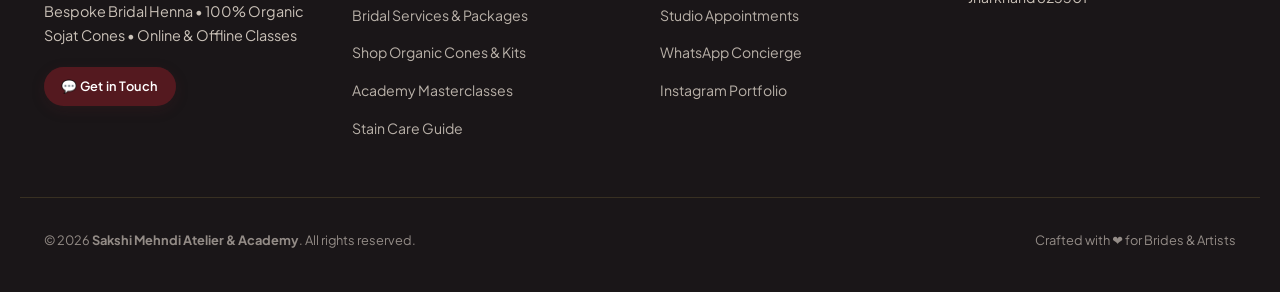
==== commit be2f15ec: "Add premium View All card next to last image with 2x2 blurred preview mosaic" ====
--- a/index.html
+++ b/index.html
@@ -56,7 +56,7 @@
   <link href="https://fonts.googleapis.com/css2?family=Cormorant+Garamond:ital,wght@0,500;0,600;0,700;1,500;1,600;1,700&family=Plus+Jakarta+Sans:wght@400;500;600;700&display=swap" rel="stylesheet" />
 
   <!-- Stylesheet -->
-  <link rel="stylesheet" href="assets/css/style.css?v=4.3" />
+  <link rel="stylesheet" href="assets/css/style.css?v=4.4" />
 
   <!-- Schema.org JSON-LD Structured Data for Google Rich Snippets -->
   <script type="application/ld+json">
@@ -329,21 +329,12 @@
           <p class="section-subtitle" id="gallery-subtitle">A preview of our bespoke bridal motifs, Arabic flow, and delicate mandalas. Explore our complete portfolio in the dedicated Art Gallery.</p>
         </header>
 
-        <!-- Preview Gallery Grid (4 Curated Spotlight Artworks) -->
+        <!-- Preview Gallery Grid (4 Curated Artworks + View All Card) -->
         <div class="gallery-grid" id="gallery-preview-grid">
           <!-- Populated dynamically with 4 preview items -->
         </div>
 
-        <!-- View All Artworks Action -->
-        <div class="gallery-view-all-cta" style="text-align: center; margin-top: 2.5rem;">
-          <a href="gallery.html" class="btn btn-primary" style="display: inline-flex; align-items: center; gap: 0.6rem; padding: 0.85rem 2.25rem; font-size: 1.05rem; font-weight: 600; border-radius: var(--radius-full); box-shadow: 0 4px 20px rgba(212, 160, 23, 0.35);">
-            <span>Explore Complete Gallery &amp; All Designs</span>
-            <span style="font-size: 1.25rem; line-height: 1;">&rarr;</span>
-          </a>
-          <p style="margin-top: 0.75rem; font-size: 0.88rem; color: var(--theme-text-muted);">
-            Browse all Bridal, Arabic, Lotus Mandala, and Customer Artworks in full high definition
-          </p>
-        </div>
+
       </div>
     </section>
 
@@ -1452,9 +1443,9 @@
   </aside>
 
   <!-- Scripts -->
-  <script src="assets/js/data.js?v=4.3"></script>
-  <script src="assets/js/app.js?v=4.3"></script>
-  <script type="module" src="assets/js/firebase-init.js?v=4.3"></script>
+  <script src="assets/js/data.js?v=4.4"></script>
+  <script src="assets/js/app.js?v=4.4"></script>
+  <script type="module" src="assets/js/firebase-init.js?v=4.4"></script>
     <script>
     document.getElementById('current-year').textContent = new Date().getFullYear();
   </script>
--- a/assets/css/style.css
+++ b/assets/css/style.css
@@ -1516,6 +1516,161 @@
   display: flex;
   gap: 0.5rem;
   margin-top: auto;
+}
+
+/* ==========================================================================
+   PREMIUM "VIEW ALL" GALLERY PREVIEW CARD (BLURRED MOSAIC PREVIEW)
+   ========================================================================== */
+#gallery-preview-grid {
+  display: grid;
+  grid-template-columns: repeat(auto-fit, minmax(260px, 1fr));
+  gap: 1.8rem;
+}
+
+@media (min-width: 1200px) {
+  #gallery-preview-grid {
+    grid-template-columns: repeat(auto-fit, minmax(210px, 1fr));
+    gap: 1.4rem;
+  }
+}
+
+.view-all-card {
+  cursor: pointer;
+  position: relative;
+  border: 1.5px solid rgba(212, 160, 23, 0.3) !important;
+  transition: transform 0.4s cubic-bezier(0.16, 1, 0.3, 1), box-shadow 0.4s ease, border-color 0.4s ease;
+  background: var(--surface-card);
+}
+
+.view-all-card:hover {
+  transform: translateY(-5px);
+  border-color: var(--theme-gold) !important;
+  box-shadow: 0 12px 35px rgba(212, 160, 23, 0.28) !important;
+}
+
+.view-all-thumb-wrap {
+  position: relative;
+  aspect-ratio: 4/3;
+  overflow: hidden;
+  border-radius: 12px;
+  background: #140c12;
+}
+
+/* 2x2 Mini-Mosaic Grid */
+.view-all-mosaic {
+  position: absolute;
+  inset: -8px;
+  display: grid;
+  grid-template-columns: 1fr 1fr;
+  grid-template-rows: 1fr 1fr;
+  gap: 3px;
+  filter: blur(4.5px) brightness(0.62) saturate(1.15);
+  transform: scale(1.05);
+  transition: transform 0.5s cubic-bezier(0.16, 1, 0.3, 1), filter 0.5s ease;
+}
+
+.view-all-card:hover .view-all-mosaic {
+  transform: scale(1.12);
+  filter: blur(3.5px) brightness(0.72) saturate(1.25);
+}
+
+.mosaic-item {
+  overflow: hidden;
+  position: relative;
+  width: 100%;
+  height: 100%;
+}
+
+.mosaic-item img {
+  width: 100%;
+  height: 100%;
+  object-fit: cover;
+  display: block;
+}
+
+/* Frosted Glass Radial Gradient Overlay */
+.view-all-backdrop-glass {
+  position: absolute;
+  inset: 0;
+  background: radial-gradient(circle at center, rgba(20, 10, 16, 0.38) 0%, rgba(15, 8, 12, 0.75) 100%);
+  backdrop-filter: blur(2px);
+  -webkit-backdrop-filter: blur(2px);
+  pointer-events: none;
+}
+
+/* Center Floating Glass Badge */
+.view-all-center-badge {
+  position: absolute;
+  top: 50%;
+  left: 50%;
+  transform: translate(-50%, -50%);
+  display: flex;
+  flex-direction: column;
+  align-items: center;
+  justify-content: center;
+  text-align: center;
+  padding: 0.85rem 1.25rem;
+  background: rgba(22, 13, 20, 0.86);
+  border: 1.5px solid rgba(229, 193, 88, 0.55);
+  border-radius: 14px;
+  backdrop-filter: blur(12px);
+  -webkit-backdrop-filter: blur(12px);
+  box-shadow: 0 8px 30px rgba(0, 0, 0, 0.5), inset 0 1px 1px rgba(255, 255, 255, 0.2);
+  transition: all 0.35s ease;
+  pointer-events: none;
+  width: 78%;
+  max-width: 195px;
+}
+
+.view-all-card:hover .view-all-center-badge {
+  transform: translate(-50%, -50%) scale(1.06);
+  border-color: var(--theme-gold);
+  box-shadow: 0 10px 35px rgba(212, 160, 23, 0.45);
+  background: rgba(28, 15, 24, 0.92);
+}
+
+.view-all-icon {
+  font-size: 1.4rem;
+  line-height: 1;
+  color: var(--theme-gold);
+  margin-bottom: 0.25rem;
+  filter: drop-shadow(0 2px 6px rgba(212, 160, 23, 0.45));
+}
+
+.view-all-counter {
+  font-family: var(--font-serif, "Cormorant Garamond", Georgia, serif);
+  font-size: 1.35rem;
+  font-weight: 700;
+  color: #ffffff;
+  line-height: 1.15;
+  letter-spacing: 0.02em;
+}
+
+.view-all-sublabel {
+  font-size: 0.7rem;
+  text-transform: uppercase;
+  letter-spacing: 0.12em;
+  color: var(--theme-gold);
+  font-weight: 700;
+  margin-top: 0.2rem;
+}
+
+.view-all-body {
+  display: flex;
+  flex-direction: column;
+  justify-content: space-between;
+  flex-grow: 1;
+}
+
+.view-all-action-btn {
+  display: inline-flex;
+  align-items: center;
+  justify-content: center;
+  gap: 0.4rem;
+  width: 100%;
+  font-weight: 600;
+  border-radius: var(--radius-sm, 8px);
+  padding: 0.65rem 1rem;
 }
 
 /* --------------------------------------------------------------------------
